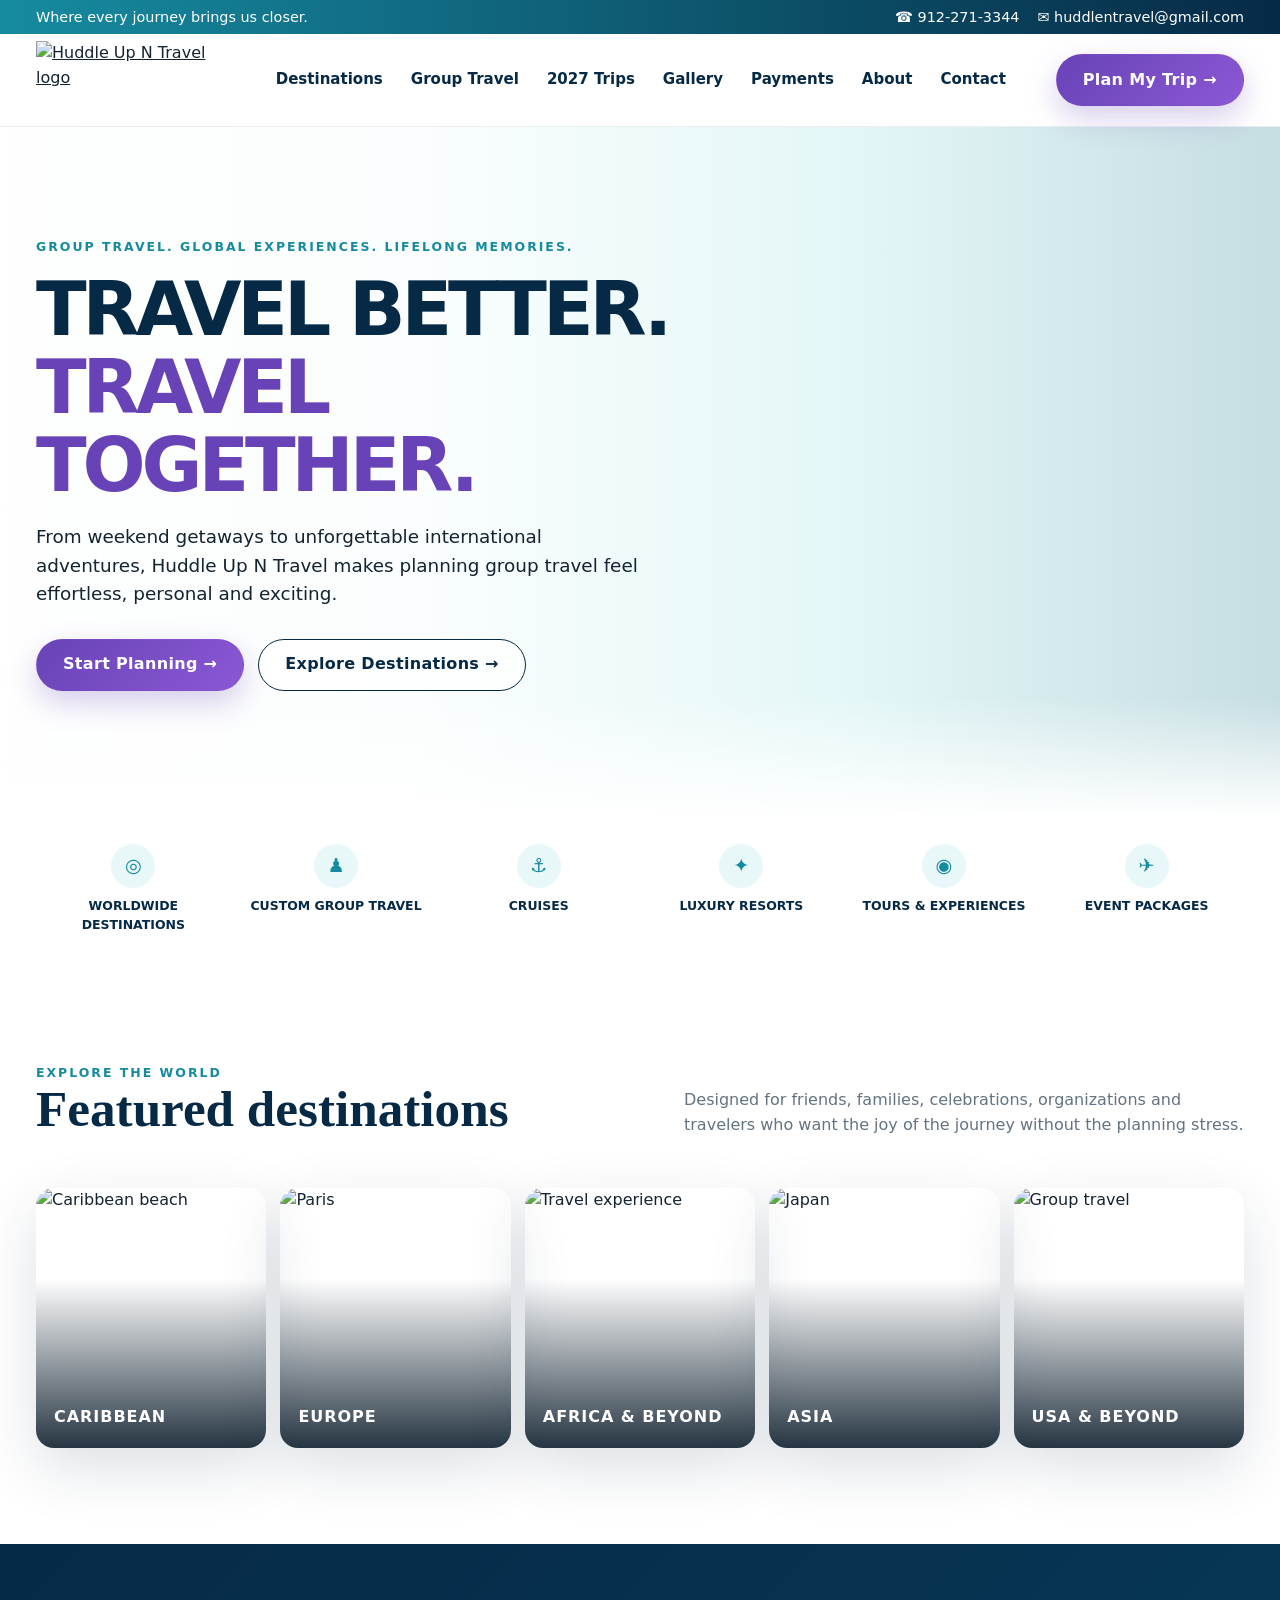
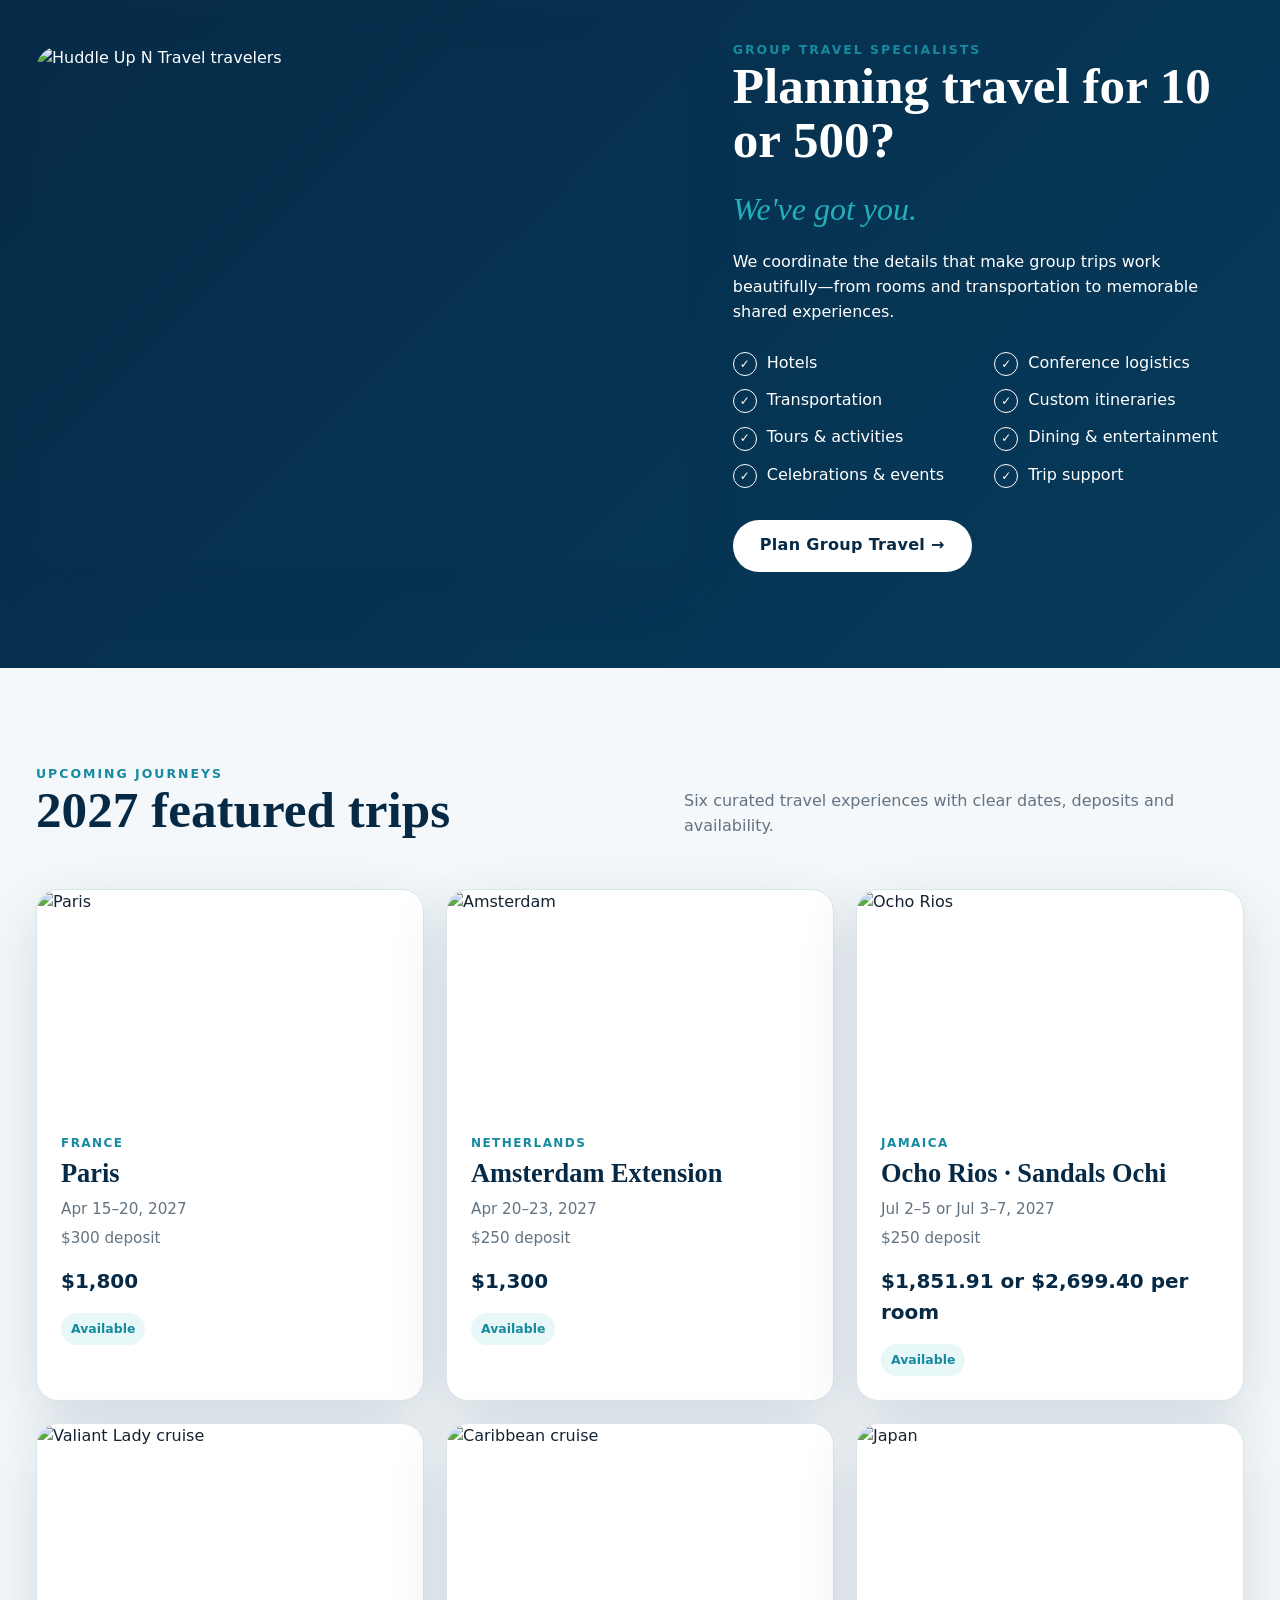
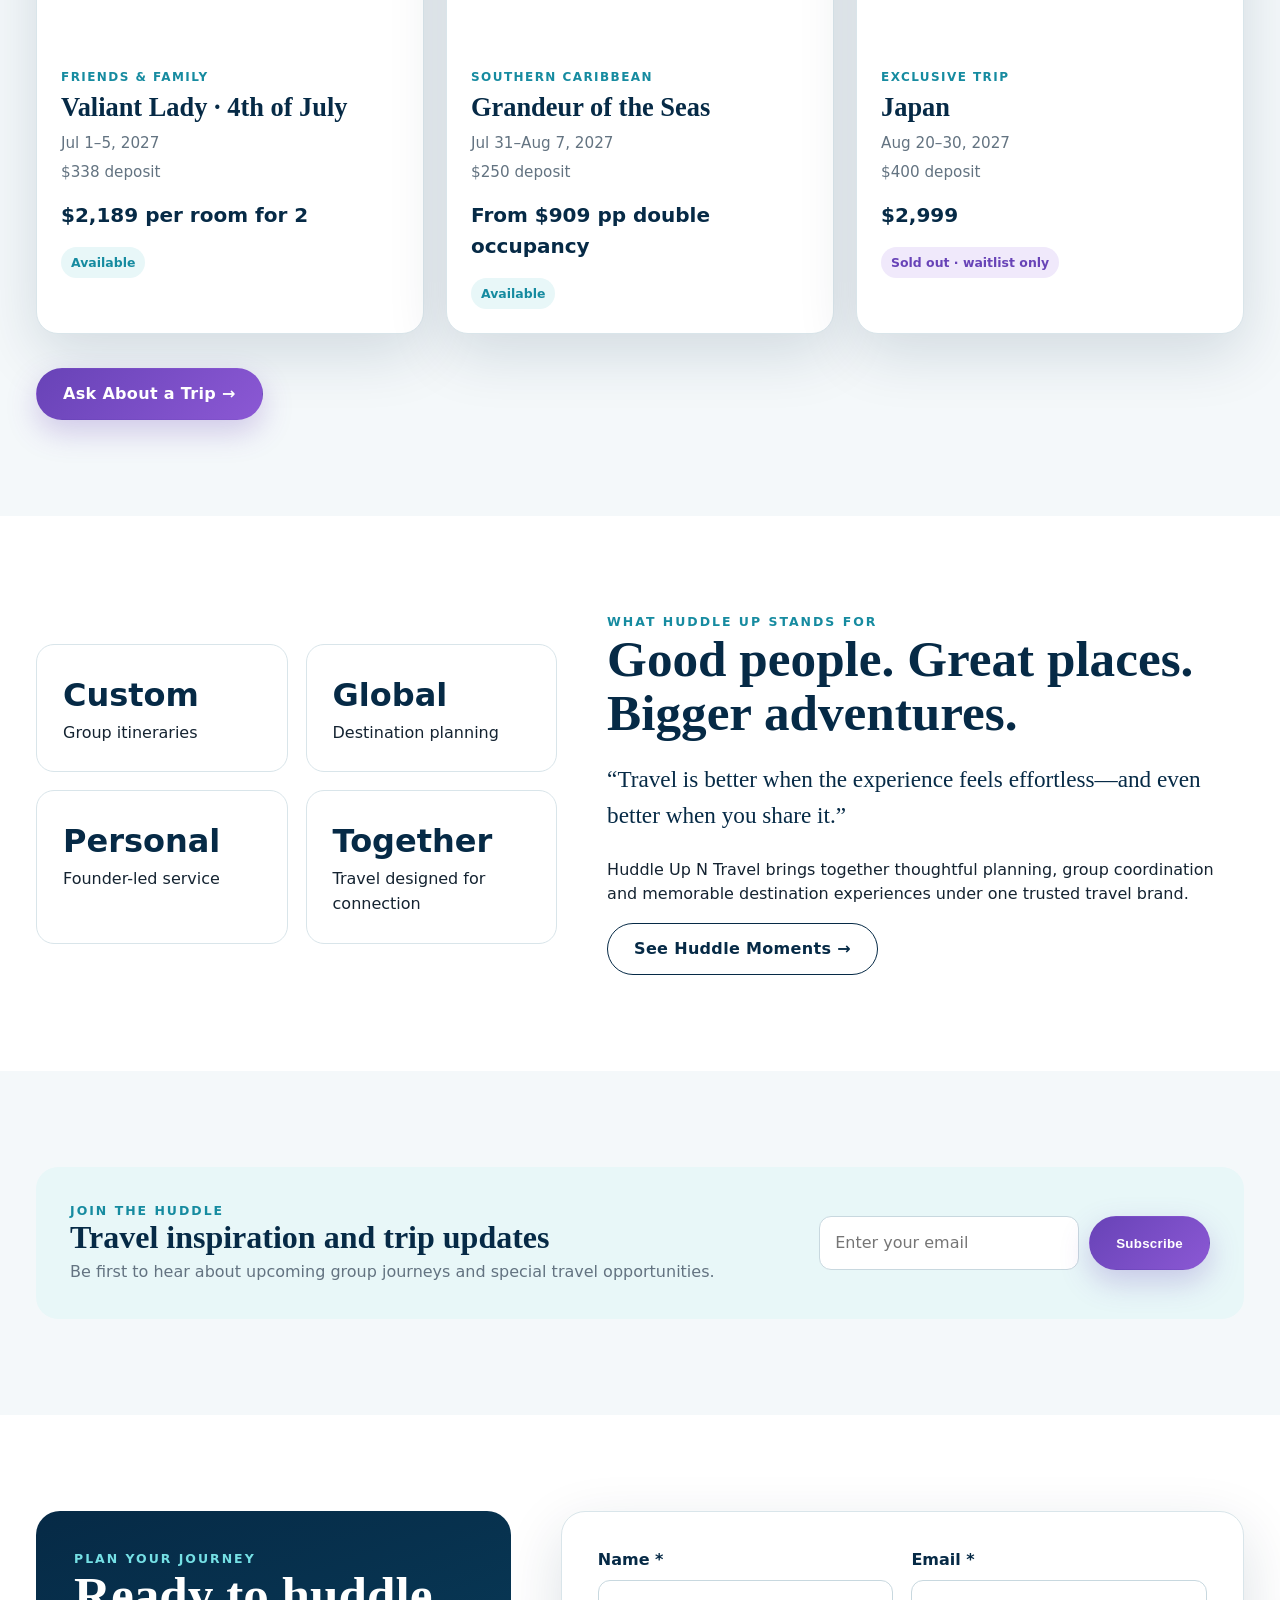
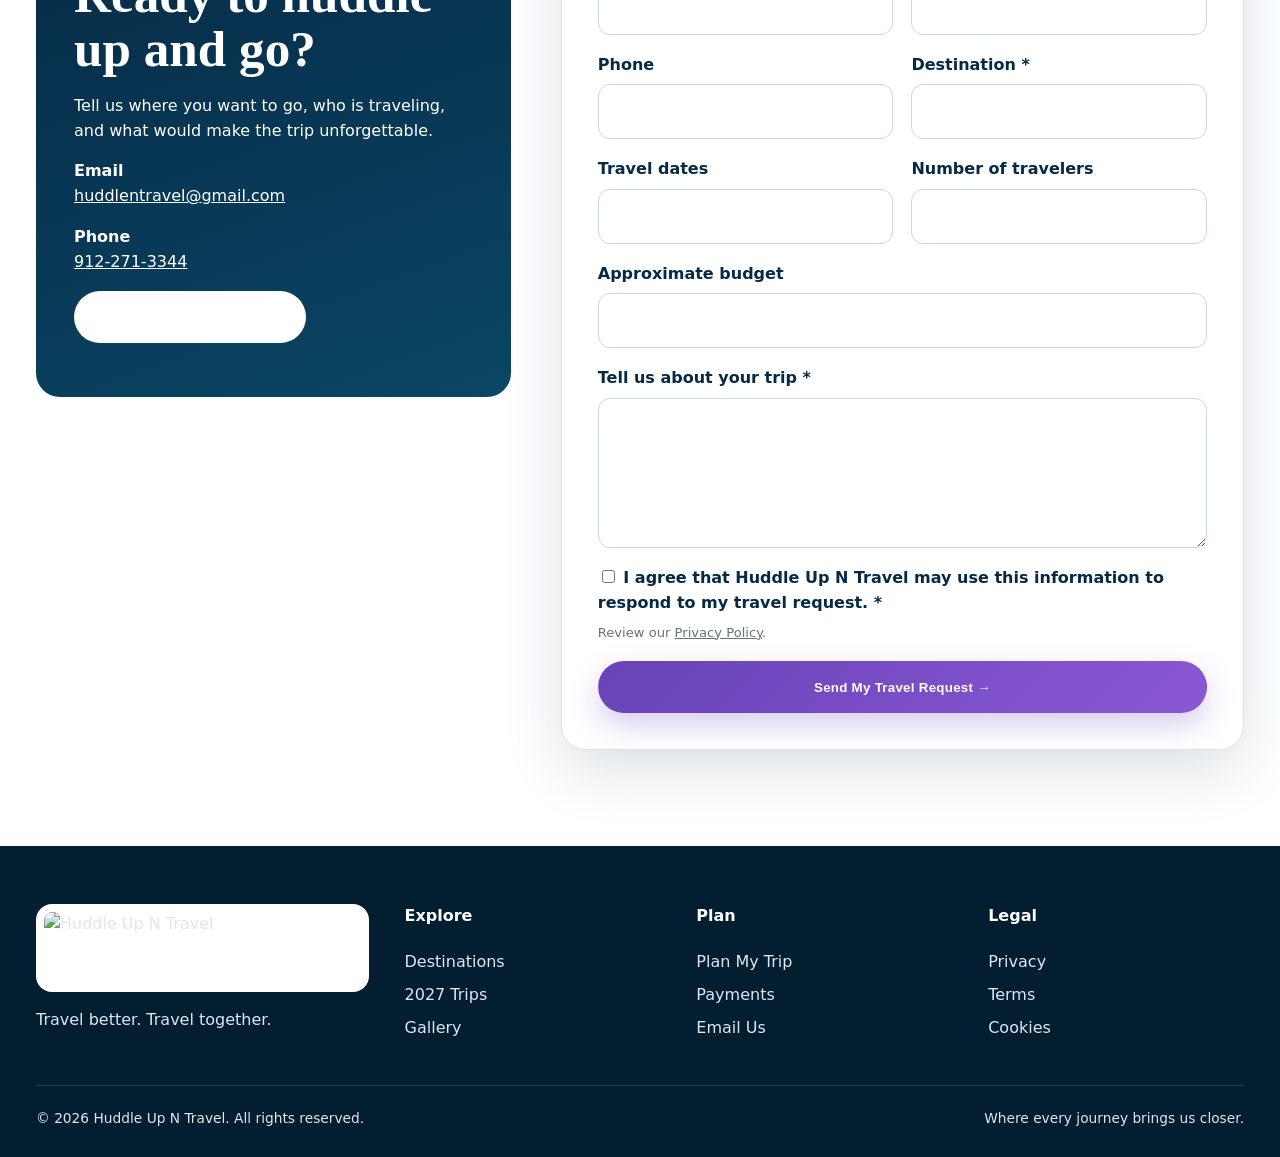
==== index.html @ 807c5d40 "Build mockup-led Huddle Up homepage" ====
<!doctype html>
<html lang="en">
<head>
<meta charset="utf-8">
<meta name="viewport" content="width=device-width,initial-scale=1">
<title>Huddle Up N Travel | Travel Better. Travel Together.</title>
<meta name="description" content="Premium group travel, cruises, celebrations and custom journeys with Huddle Up N Travel.">
<link rel="stylesheet" href="css/site.css">
</head>
<body>
<div class="topbar"><div class="container"><div class="tagline">Where every journey brings us closer.</div><div class="topbar-links"><a href="tel:19122713344">☎ 912-271-3344</a><a href="mailto:huddlentravel@gmail.com">✉ huddlentravel@gmail.com</a></div></div></div>
<header class="site-header"><div class="container nav"><a class="brand" href="#home" aria-label="Huddle Up N Travel home"><img src="https://raw.githubusercontent.com/ascendainow/Huddle-Up-N-Travel/main/images/huddle-up-n-travel-logo.png" alt="Huddle Up N Travel logo"></a><button class="menu-toggle" aria-label="Open navigation" aria-expanded="false">☰</button><nav class="nav-links" aria-label="Primary"><a href="#destinations">Destinations</a><a href="#group-travel">Group Travel</a><a href="#trips">2027 Trips</a><a href="gallery.html">Gallery</a><a href="payments.html">Payments</a><a href="#about">About</a><a href="#contact">Contact</a></nav><a class="btn btn-primary" href="#contact">Plan My Trip →</a></div></header>
<main>
<section class="hero" id="home"><div class="hero-bg" aria-hidden="true"></div><div class="container hero-inner"><div class="hero-copy reveal"><div class="eyebrow">Group travel. Global experiences. Lifelong memories.</div><h1>TRAVEL BETTER.<span>TRAVEL TOGETHER.</span></h1><p>From weekend getaways to unforgettable international adventures, Huddle Up N Travel makes planning group travel feel effortless, personal and exciting.</p><div class="hero-actions"><a class="btn btn-primary" href="#contact">Start Planning →</a><a class="btn btn-outline" href="#destinations">Explore Destinations →</a></div></div><div class="hero-person reveal"><img src="https://raw.githubusercontent.com/ascendainow/Huddle-Up-N-Travel/main/images/nick-hero.png" alt="Huddle Up N Travel founder"><aside class="signature-card"><div class="script">Let's</div><strong>TRAVEL<br>TOGETHER</strong><small>Founder-led group travel experiences</small></aside></div></div></section>
<section class="service-ribbon"><div class="container service-grid"><div class="service-chip"><b>◎</b>Worldwide Destinations</div><div class="service-chip"><b>♟</b>Custom Group Travel</div><div class="service-chip"><b>⚓</b>Cruises</div><div class="service-chip"><b>✦</b>Luxury Resorts</div><div class="service-chip"><b>◉</b>Tours & Experiences</div><div class="service-chip"><b>✈</b>Event Packages</div></div></section>
<section class="section" id="destinations"><div class="container"><div class="section-head reveal"><div><div class="eyebrow">Explore the world</div><h2>Featured destinations</h2></div><p>Designed for friends, families, celebrations, organizations and travelers who want the joy of the journey without the planning stress.</p></div><div class="destinations reveal"><a class="destination-card" href="#trips"><img src="https://raw.githubusercontent.com/ascendainow/Huddle-Up-N-Travel/main/images/Negril.png" alt="Caribbean beach"><span>Caribbean</span></a><a class="destination-card" href="#trips"><img src="https://raw.githubusercontent.com/ascendainow/Huddle-Up-N-Travel/main/images/Paris.png" alt="Paris"><span>Europe</span></a><a class="destination-card" href="gallery.html"><img src="https://raw.githubusercontent.com/ascendainow/Huddle-Up-N-Travel/main/images/IMG_2691.png" alt="Travel experience"><span>Africa & Beyond</span></a><a class="destination-card" href="#trips"><img src="https://raw.githubusercontent.com/ascendainow/Huddle-Up-N-Travel/main/images/Japan.png" alt="Japan"><span>Asia</span></a><a class="destination-card" href="gallery.html"><img src="https://raw.githubusercontent.com/ascendainow/Huddle-Up-N-Travel/main/images/IMG_2708.png" alt="Group travel"><span>USA & Beyond</span></a></div></div></section>
<section class="section section-dark" id="group-travel"><div class="container group-block"><div class="group-photo reveal"><img src="https://raw.githubusercontent.com/ascendainow/Huddle-Up-N-Travel/main/images/nick-wife.png" alt="Huddle Up N Travel travelers"></div><div class="group-copy reveal"><div class="eyebrow">Group travel specialists</div><h2>Planning travel for 10 or 500?</h2><div class="hand">We've got you.</div><p>We coordinate the details that make group trips work beautifully—from rooms and transportation to memorable shared experiences.</p><div class="check-grid"><span>Hotels</span><span>Conference logistics</span><span>Transportation</span><span>Custom itineraries</span><span>Tours & activities</span><span>Dining & entertainment</span><span>Celebrations & events</span><span>Trip support</span></div><a class="btn btn-light" href="#contact">Plan Group Travel →</a></div></div></section>
<section class="section section-soft" id="trips"><div class="container"><div class="section-head reveal"><div><div class="eyebrow">Upcoming journeys</div><h2>2027 featured trips</h2></div><p>Six curated travel experiences with clear dates, deposits and availability.</p></div><div class="trips">
<article class="trip-card reveal"><img src="https://raw.githubusercontent.com/ascendainow/Huddle-Up-N-Travel/main/images/Paris.png" alt="Paris"><div class="trip-body"><div class="trip-kicker">France</div><h3>Paris</h3><div class="trip-meta"><span>Apr 15–20, 2027</span><span>$300 deposit</span></div><div class="trip-price">$1,800</div><span class="status">Available</span></div></article>
<article class="trip-card reveal"><img src="https://raw.githubusercontent.com/ascendainow/Huddle-Up-N-Travel/main/images/Amsterdam.png" alt="Amsterdam"><div class="trip-body"><div class="trip-kicker">Netherlands</div><h3>Amsterdam Extension</h3><div class="trip-meta"><span>Apr 20–23, 2027</span><span>$250 deposit</span></div><div class="trip-price">$1,300</div><span class="status">Available</span></div></article>
<article class="trip-card reveal"><img src="https://raw.githubusercontent.com/ascendainow/Huddle-Up-N-Travel/main/images/Ocho%20Rios.png" alt="Ocho Rios"><div class="trip-body"><div class="trip-kicker">Jamaica</div><h3>Ocho Rios · Sandals Ochi</h3><div class="trip-meta"><span>Jul 2–5 or Jul 3–7, 2027</span><span>$250 deposit</span></div><div class="trip-price">$1,851.91 or $2,699.40 per room</div><span class="status">Available</span></div></article>
<article class="trip-card reveal"><img src="https://raw.githubusercontent.com/ascendainow/Huddle-Up-N-Travel/main/images/Valiant%20Lady.png" alt="Valiant Lady cruise"><div class="trip-body"><div class="trip-kicker">Friends & Family</div><h3>Valiant Lady · 4th of July</h3><div class="trip-meta"><span>Jul 1–5, 2027</span><span>$338 deposit</span></div><div class="trip-price">$2,189 per room for 2</div><span class="status">Available</span></div></article>
<article class="trip-card reveal"><img src="https://raw.githubusercontent.com/ascendainow/Huddle-Up-N-Travel/main/images/Caribbean%20Cruise.png" alt="Caribbean cruise"><div class="trip-body"><div class="trip-kicker">Southern Caribbean</div><h3>Grandeur of the Seas</h3><div class="trip-meta"><span>Jul 31–Aug 7, 2027</span><span>$250 deposit</span></div><div class="trip-price">From $909 pp double occupancy</div><span class="status">Available</span></div></article>
<article class="trip-card reveal"><img src="https://raw.githubusercontent.com/ascendainow/Huddle-Up-N-Travel/main/images/Japan.png" alt="Japan"><div class="trip-body"><div class="trip-kicker">Exclusive trip</div><h3>Japan</h3><div class="trip-meta"><span>Aug 20–30, 2027</span><span>$400 deposit</span></div><div class="trip-price">$2,999</div><span class="status waitlist">Sold out · waitlist only</span></div></article>
</div><div style="margin-top:34px"><a class="btn btn-primary" href="#contact">Ask About a Trip →</a></div></div></section>
<section class="section" id="about"><div class="container proof"><div class="metrics reveal"><div class="metric"><strong>Custom</strong><span>Group itineraries</span></div><div class="metric"><strong>Global</strong><span>Destination planning</span></div><div class="metric"><strong>Personal</strong><span>Founder-led service</span></div><div class="metric"><strong>Together</strong><span>Travel designed for connection</span></div></div><div class="reveal"><div class="eyebrow">What Huddle Up stands for</div><h2>Good people. Great places. Bigger adventures.</h2><p class="quote">“Travel is better when the experience feels effortless—and even better when you share it.”</p><p>Huddle Up N Travel brings together thoughtful planning, group coordination and memorable destination experiences under one trusted travel brand.</p><a class="btn btn-outline" href="gallery.html">See Huddle Moments →</a></div></div></section>
<section class="section section-soft"><div class="container"><div class="newsletter reveal"><div><div class="eyebrow">Join the Huddle</div><h3 style="font-size:2rem;margin-bottom:6px">Travel inspiration and trip updates</h3><p style="margin:0;color:var(--muted)">Be first to hear about upcoming group journeys and special travel opportunities.</p></div><form name="newsletter" method="POST" data-netlify="true" netlify-honeypot="bot-field" action="/thank-you.html"><input type="hidden" name="form-name" value="newsletter"><p hidden><label>Don't fill this out: <input name="bot-field"></label></p><input type="email" name="email" placeholder="Enter your email" required><button class="btn btn-primary" type="submit">Subscribe</button></form></div></div></section>
<section class="section" id="contact"><div class="container contact-wrap"><aside class="contact-card reveal"><div class="eyebrow" style="color:#75e0e5">Plan your journey</div><h2>Ready to huddle up and go?</h2><p>Tell us where you want to go, who is traveling, and what would make the trip unforgettable.</p><p><strong>Email</strong><br><a href="mailto:huddlentravel@gmail.com">huddlentravel@gmail.com</a></p><p><strong>Phone</strong><br><a href="tel:19122713344">912-271-3344</a></p><p><a class="btn btn-light" href="payments.html">Payments Center →</a></p></aside><div class="form-card reveal"><form name="plan-my-trip" method="POST" data-netlify="true" netlify-honeypot="bot-field" action="/thank-you.html"><input type="hidden" name="form-name" value="plan-my-trip"><p hidden><label>Don't fill this out: <input name="bot-field"></label></p><div class="form-grid"><div class="field"><label for="name">Name *</label><input id="name" name="name" required></div><div class="field"><label for="email">Email *</label><input id="email" name="email" type="email" required></div><div class="field"><label for="phone">Phone</label><input id="phone" name="phone" type="tel"></div><div class="field"><label for="destination">Destination *</label><input id="destination" name="destination" required></div><div class="field"><label for="dates">Travel dates</label><input id="dates" name="travel-dates"></div><div class="field"><label for="travelers">Number of travelers</label><input id="travelers" name="travelers" type="number" min="1"></div><div class="field full"><label for="budget">Approximate budget</label><input id="budget" name="budget"></div><div class="field full"><label for="details">Tell us about your trip *</label><textarea id="details" name="trip-details" required></textarea></div><div class="field full"><label><input style="width:auto" type="checkbox" name="privacy-acknowledgement" required> I agree that Huddle Up N Travel may use this information to respond to my travel request. *</label><div class="fine">Review our <a href="privacy.html">Privacy Policy</a>.</div></div><div class="field full"><button class="btn btn-primary" type="submit">Send My Travel Request →</button></div></div></form></div></div></section>
</main>
<footer class="site-footer"><div class="container"><div class="footer-grid"><div class="footer-brand"><img src="https://raw.githubusercontent.com/ascendainow/Huddle-Up-N-Travel/main/images/huddle-up-n-travel-logo.png" alt="Huddle Up N Travel"><p>Travel better. Travel together.</p></div><div><h4>Explore</h4><a href="#destinations">Destinations</a><a href="#trips">2027 Trips</a><a href="gallery.html">Gallery</a></div><div><h4>Plan</h4><a href="#contact">Plan My Trip</a><a href="payments.html">Payments</a><a href="mailto:huddlentravel@gmail.com">Email Us</a></div><div><h4>Legal</h4><a href="privacy.html">Privacy</a><a href="terms.html">Terms</a><a href="cookies.html">Cookies</a></div></div><div class="footer-bottom"><span>© <span data-year></span> Huddle Up N Travel. All rights reserved.</span><span>Where every journey brings us closer.</span></div></div></footer>
<script src="js/site.js"></script>
</body>
</html>
---- css/site.css ----
:root{
  --navy:#062a46;--navy-2:#0a4665;--teal:#168ba0;--teal-2:#23b0bd;--purple:#6843b7;--purple-2:#8b58d4;--white:#fff;--mist:#f4f8fa;--ink:#142331;--muted:#637381;--line:#d9e5ea;--radius:24px;--shadow:0 20px 60px rgba(6,42,70,.14);--max:1240px
}
*{box-sizing:border-box}html{scroll-behavior:smooth}body{margin:0;color:var(--ink);background:#fff;font-family:Inter,ui-sans-serif,system-ui,-apple-system,BlinkMacSystemFont,"Segoe UI",sans-serif;line-height:1.55}img{display:block;max-width:100%}a{color:inherit}.container{width:min(var(--max),calc(100% - 72px));margin:auto}.eyebrow{font-size:.78rem;font-weight:800;letter-spacing:.16em;text-transform:uppercase;color:var(--teal)}h1,h2,h3{font-family:Georgia,"Times New Roman",serif;color:var(--navy);line-height:1.05;margin-top:0}h2{font-size:clamp(2.3rem,4vw,4.6rem);margin-bottom:18px}.btn{display:inline-flex;align-items:center;justify-content:center;gap:10px;min-height:52px;padding:0 26px;border-radius:999px;text-decoration:none;font-weight:800;letter-spacing:.02em;transition:.25s ease;border:1px solid transparent}.btn-primary{background:linear-gradient(135deg,var(--purple),var(--purple-2));color:#fff;box-shadow:0 12px 30px rgba(104,67,183,.26)}.btn-primary:hover{transform:translateY(-2px)}.btn-outline{border-color:var(--navy);color:var(--navy);background:rgba(255,255,255,.78)}.btn-light{background:#fff;color:var(--navy)}
.topbar{background:linear-gradient(90deg,var(--teal),var(--navy));color:#fff;font-size:.9rem}.topbar .container{display:flex;justify-content:space-between;align-items:center;min-height:34px;gap:20px}.topbar-links{display:flex;gap:18px;flex-wrap:wrap}.topbar a{text-decoration:none}.site-header{position:sticky;top:0;z-index:50;background:rgba(255,255,255,.95);backdrop-filter:blur(14px);border-bottom:1px solid rgba(6,42,70,.08)}.nav{min-height:92px;display:grid;grid-template-columns:190px 1fr auto;align-items:center;gap:28px}.brand img{height:78px;width:auto}.nav-links{display:flex;justify-content:center;gap:28px;align-items:center}.nav-links a{text-decoration:none;font-weight:700;color:var(--navy);font-size:.94rem}.menu-toggle{display:none;border:0;background:none;font-size:1.6rem;color:var(--navy)}
.hero{position:relative;overflow:hidden;min-height:690px;background:#dff5f6}.hero-bg{position:absolute;inset:0;background:linear-gradient(90deg,rgba(255,255,255,.98) 0%,rgba(255,255,255,.88) 33%,rgba(255,255,255,.15) 66%,rgba(6,42,70,.12)),url('https://raw.githubusercontent.com/ascendainow/Huddle-Up-N-Travel/main/images/Negril.png') center/cover no-repeat;transform:scale(1.02)}.hero::after{content:"";position:absolute;inset:auto 0 0;height:120px;background:linear-gradient(transparent,#fff)}.hero-inner{position:relative;z-index:2;display:grid;grid-template-columns:1.08fr .92fr;align-items:end;min-height:690px;padding-top:54px}.hero-copy{align-self:center;padding-bottom:70px;max-width:650px}.hero h1{font-family:Inter,ui-sans-serif,system-ui,sans-serif;font-size:clamp(3.4rem,5.8vw,6.8rem);font-weight:900;letter-spacing:-.055em;margin:14px 0 18px}.hero h1 span{display:block;color:var(--purple)}.hero-copy p{font-size:1.15rem;max-width:620px;margin-bottom:30px}.hero-actions{display:flex;gap:14px;flex-wrap:wrap}.hero-person{position:relative;align-self:end;justify-self:end;width:min(560px,100%)}.hero-person>img{width:100%;max-height:630px;object-fit:contain;object-position:center bottom;filter:drop-shadow(0 18px 36px rgba(0,0,0,.18))}.signature-card{position:absolute;right:-24px;bottom:74px;width:245px;background:linear-gradient(160deg,var(--navy-2),var(--navy));color:#fff;padding:28px;border-radius:22px;box-shadow:var(--shadow)}.signature-card .script{color:var(--teal-2);font-family:Georgia,serif;font-style:italic;font-size:1.6rem}.signature-card strong{display:block;font-size:1.7rem;line-height:1.05;margin:4px 0 12px}.signature-card small{opacity:.85}.service-ribbon{position:relative;z-index:5;margin-top:-1px;background:#fff}.service-grid{display:grid;grid-template-columns:repeat(6,1fr);gap:8px;padding:28px 0 32px}.service-chip{text-align:center;color:var(--navy);font-size:.78rem;font-weight:800;text-transform:uppercase}.service-chip b{display:grid;place-items:center;margin:0 auto 8px;width:44px;height:44px;border-radius:50%;background:#e8f7f8;color:var(--teal);font-size:1.2rem}
.section{padding:96px 0}.section-soft{background:var(--mist)}.section-dark{background:linear-gradient(135deg,var(--navy),#073b5c);color:#fff}.section-dark h2,.section-dark h3{color:#fff}.section-head{display:flex;justify-content:space-between;gap:28px;align-items:end;margin-bottom:34px}.section-head p{max-width:560px;color:var(--muted)}.destinations{display:grid;grid-template-columns:repeat(5,1fr);gap:14px}.destination-card{position:relative;min-height:260px;border-radius:18px;overflow:hidden;box-shadow:var(--shadow);text-decoration:none}.destination-card img{width:100%;height:100%;object-fit:cover;transition:.5s ease}.destination-card::after{content:"";position:absolute;inset:35% 0 0;background:linear-gradient(transparent,rgba(2,20,35,.86))}.destination-card span{position:absolute;z-index:2;bottom:18px;left:18px;color:#fff;font-weight:900;letter-spacing:.06em;text-transform:uppercase}.destination-card:hover img{transform:scale(1.05)}
.group-block{display:grid;grid-template-columns:1.12fr .88fr;gap:46px;align-items:center}.group-photo{min-height:520px;border-radius:var(--radius);overflow:hidden;box-shadow:var(--shadow)}.group-photo img{width:100%;height:100%;object-fit:cover}.group-copy .hand{font-family:Georgia,serif;font-style:italic;color:var(--teal-2);font-size:2rem}.check-grid{display:grid;grid-template-columns:1fr 1fr;gap:12px;margin:26px 0 32px}.check-grid span::before{content:"✓";display:inline-grid;place-items:center;width:22px;height:22px;border:1px solid currentColor;border-radius:50%;margin-right:10px;font-size:.75rem}
.trips{display:grid;grid-template-columns:repeat(3,1fr);gap:22px}.trip-card{background:#fff;border-radius:22px;overflow:hidden;box-shadow:var(--shadow);border:1px solid var(--line)}.trip-card img{width:100%;height:220px;object-fit:cover}.trip-body{padding:24px}.trip-kicker{color:var(--teal);font-size:.75rem;font-weight:900;letter-spacing:.12em;text-transform:uppercase}.trip-card h3{font-size:1.65rem;margin:8px 0 10px}.trip-meta{display:grid;gap:5px;color:var(--muted);font-size:.95rem}.trip-price{font-weight:900;color:var(--navy);font-size:1.25rem;margin:16px 0}.status{display:inline-flex;padding:6px 10px;border-radius:999px;background:#e8f7f8;color:var(--teal);font-weight:800;font-size:.78rem}.status.waitlist{background:#f0e9fb;color:var(--purple)}
.gallery-grid{display:grid;grid-template-columns:1.2fr .8fr .8fr;grid-auto-rows:220px;gap:14px}.gallery-grid a{overflow:hidden;border-radius:18px;position:relative}.gallery-grid a:first-child{grid-row:span 2}.gallery-grid a:nth-child(4){grid-column:span 2}.gallery-grid img{width:100%;height:100%;object-fit:cover;transition:.45s ease}.gallery-grid a:hover img{transform:scale(1.05)}
.proof{display:grid;grid-template-columns:.9fr 1.1fr;gap:50px;align-items:center}.metrics{display:grid;grid-template-columns:repeat(2,1fr);gap:18px}.metric{background:#fff;border:1px solid var(--line);padding:26px;border-radius:18px}.metric strong{display:block;color:var(--navy);font-size:2rem}.quote{font-family:Georgia,serif;font-size:1.45rem;color:var(--navy)}
.contact-wrap{display:grid;grid-template-columns:.82fr 1.18fr;gap:50px;align-items:start}.contact-card{background:linear-gradient(160deg,var(--navy),var(--navy-2));color:#fff;padding:38px;border-radius:24px;position:sticky;top:130px}.contact-card h2{color:#fff}.contact-card a{color:#fff}.form-card{background:#fff;border:1px solid var(--line);box-shadow:var(--shadow);padding:36px;border-radius:24px}.form-grid{display:grid;grid-template-columns:1fr 1fr;gap:18px}.field{display:grid;gap:7px}.field.full{grid-column:1/-1}label{font-weight:800;color:var(--navy)}input,select,textarea{width:100%;padding:14px 15px;border:1px solid #c8d8df;border-radius:12px;font:inherit;background:#fff}textarea{min-height:150px;resize:vertical}.fine{font-size:.82rem;color:var(--muted)}
.newsletter{display:grid;grid-template-columns:1fr auto;gap:24px;align-items:center;background:#e8f7f8;border-radius:22px;padding:34px}.newsletter form{display:flex;gap:10px;min-width:min(460px,100%)}.newsletter input{min-width:260px}
.site-footer{background:#031d31;color:#dce8ee;padding:58px 0 28px}.footer-grid{display:grid;grid-template-columns:1.3fr repeat(3,1fr);gap:36px}.footer-brand img{height:88px;background:#fff;border-radius:16px;padding:8px}.site-footer h4{color:#fff;margin-top:0}.site-footer a{text-decoration:none;color:#dce8ee;display:block;margin:8px 0}.footer-bottom{border-top:1px solid rgba(255,255,255,.14);margin-top:36px;padding-top:22px;display:flex;justify-content:space-between;gap:20px;font-size:.86rem}
.reveal{opacity:0;transform:translateY(24px);transition:.7s ease}.reveal.visible{opacity:1;transform:none}
@media(max-width:1050px){.nav{grid-template-columns:150px 1fr auto}.nav-links{gap:16px}.destinations{grid-template-columns:repeat(3,1fr)}.trips{grid-template-columns:repeat(2,1fr)}.signature-card{right:0}.service-grid{grid-template-columns:repeat(3,1fr)}.gallery-grid{grid-template-columns:1fr 1fr}.gallery-grid a:nth-child(4){grid-column:auto}}
@media(max-width:820px){.container{width:min(100% - 34px,var(--max))}.topbar .container{justify-content:center}.topbar .tagline{display:none}.nav{grid-template-columns:1fr auto;min-height:78px}.brand img{height:64px}.menu-toggle{display:block}.nav-links{position:absolute;left:0;right:0;top:78px;background:#fff;padding:22px;display:none;flex-direction:column;box-shadow:var(--shadow)}.nav-links.open{display:flex}.nav>.btn{display:none}.hero,.hero-inner{min-height:auto}.hero-inner{grid-template-columns:1fr;padding-top:48px}.hero-copy{padding-bottom:18px}.hero-person{justify-self:center;max-width:520px}.signature-card{bottom:28px;right:0}.service-grid{grid-template-columns:repeat(2,1fr)}.destinations,.trips{grid-template-columns:1fr 1fr}.group-block,.proof,.contact-wrap{grid-template-columns:1fr}.contact-card{position:static}.newsletter{grid-template-columns:1fr}.newsletter form{min-width:0}.footer-grid{grid-template-columns:1fr 1fr}}
@media(max-width:560px){.section{padding:72px 0}.hero h1{font-size:3.25rem}.signature-card{position:relative;right:auto;bottom:auto;margin:-12px auto 24px;width:88%}.destinations,.trips,.gallery-grid,.metrics,.form-grid{grid-template-columns:1fr}.gallery-grid a:first-child{grid-row:auto}.destination-card{min-height:300px}.check-grid{grid-template-columns:1fr}.newsletter form{flex-direction:column}.newsletter input{min-width:0}.footer-grid{grid-template-columns:1fr}.footer-bottom{flex-direction:column}.topbar-links{justify-content:center;font-size:.8rem}}
@media(prefers-reduced-motion:reduce){*{scroll-behavior:auto!important;transition:none!important;animation:none!important}.reveal{opacity:1;transform:none}}
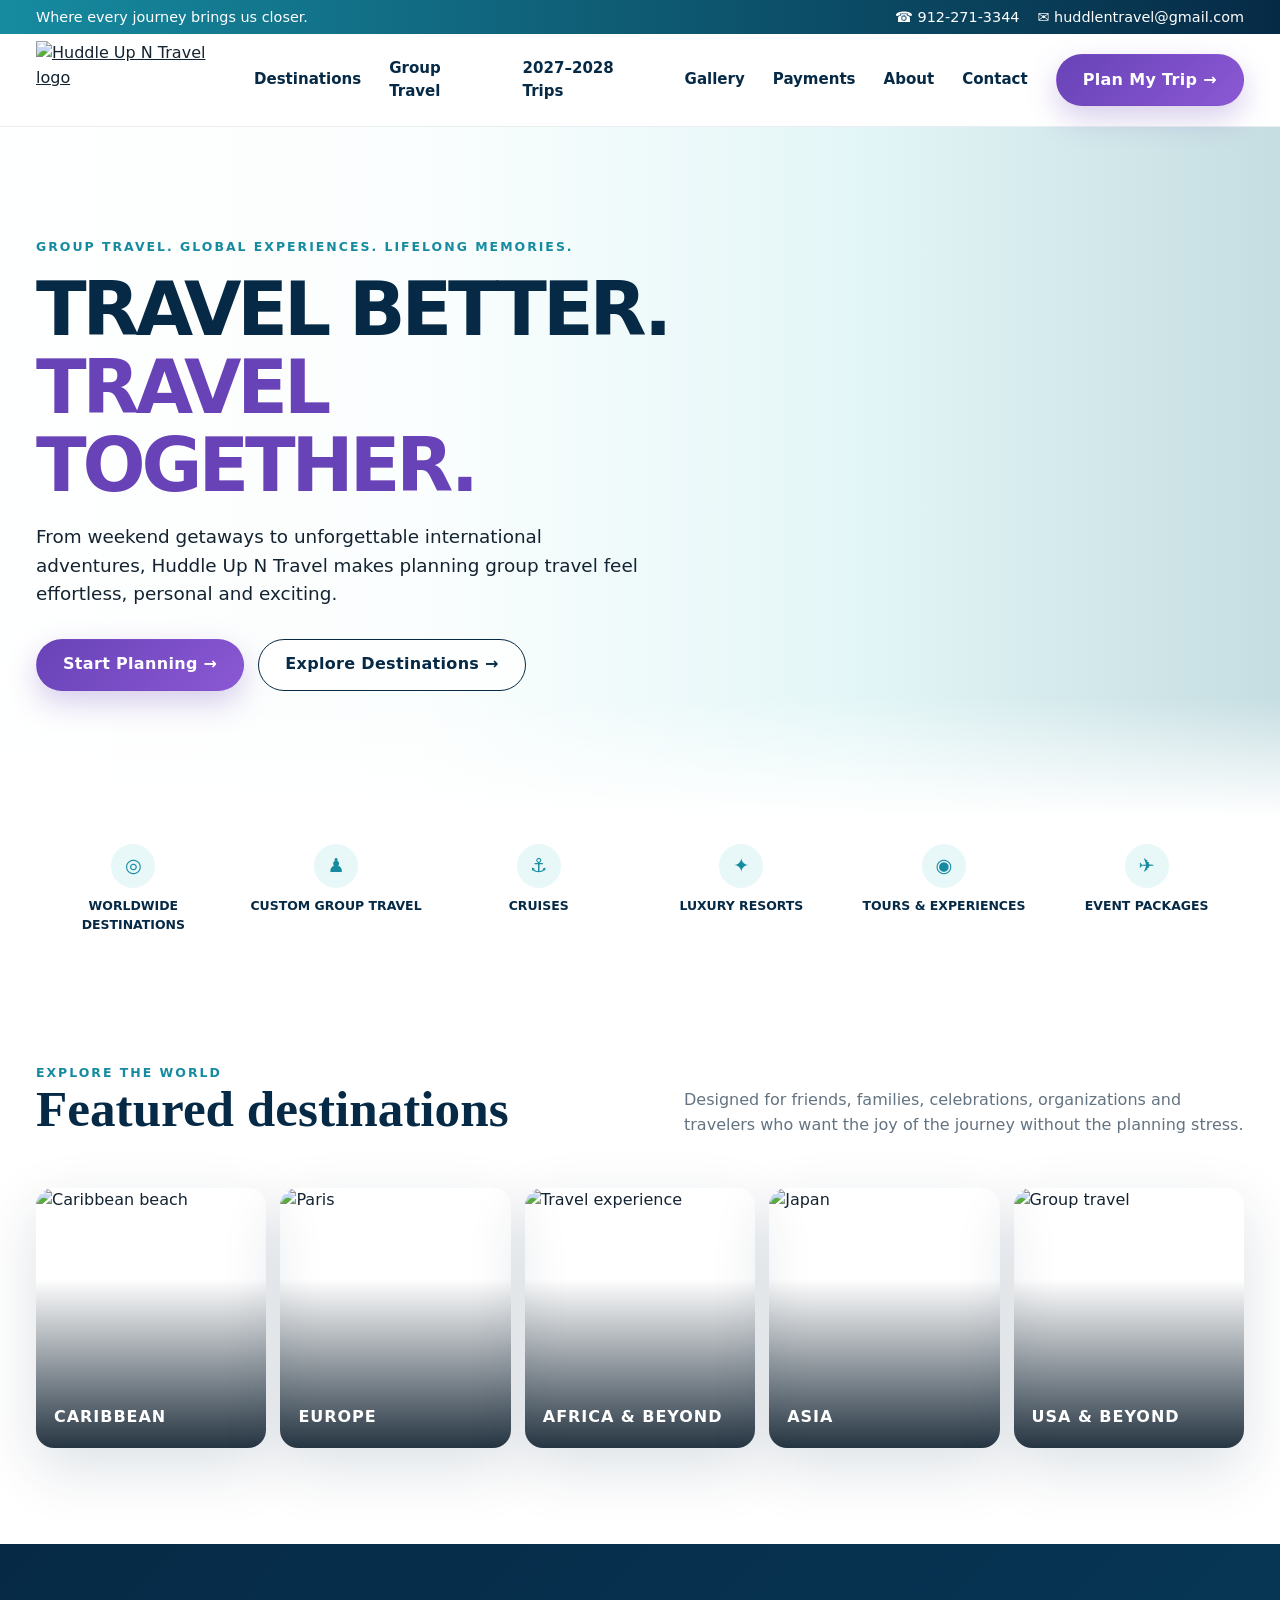
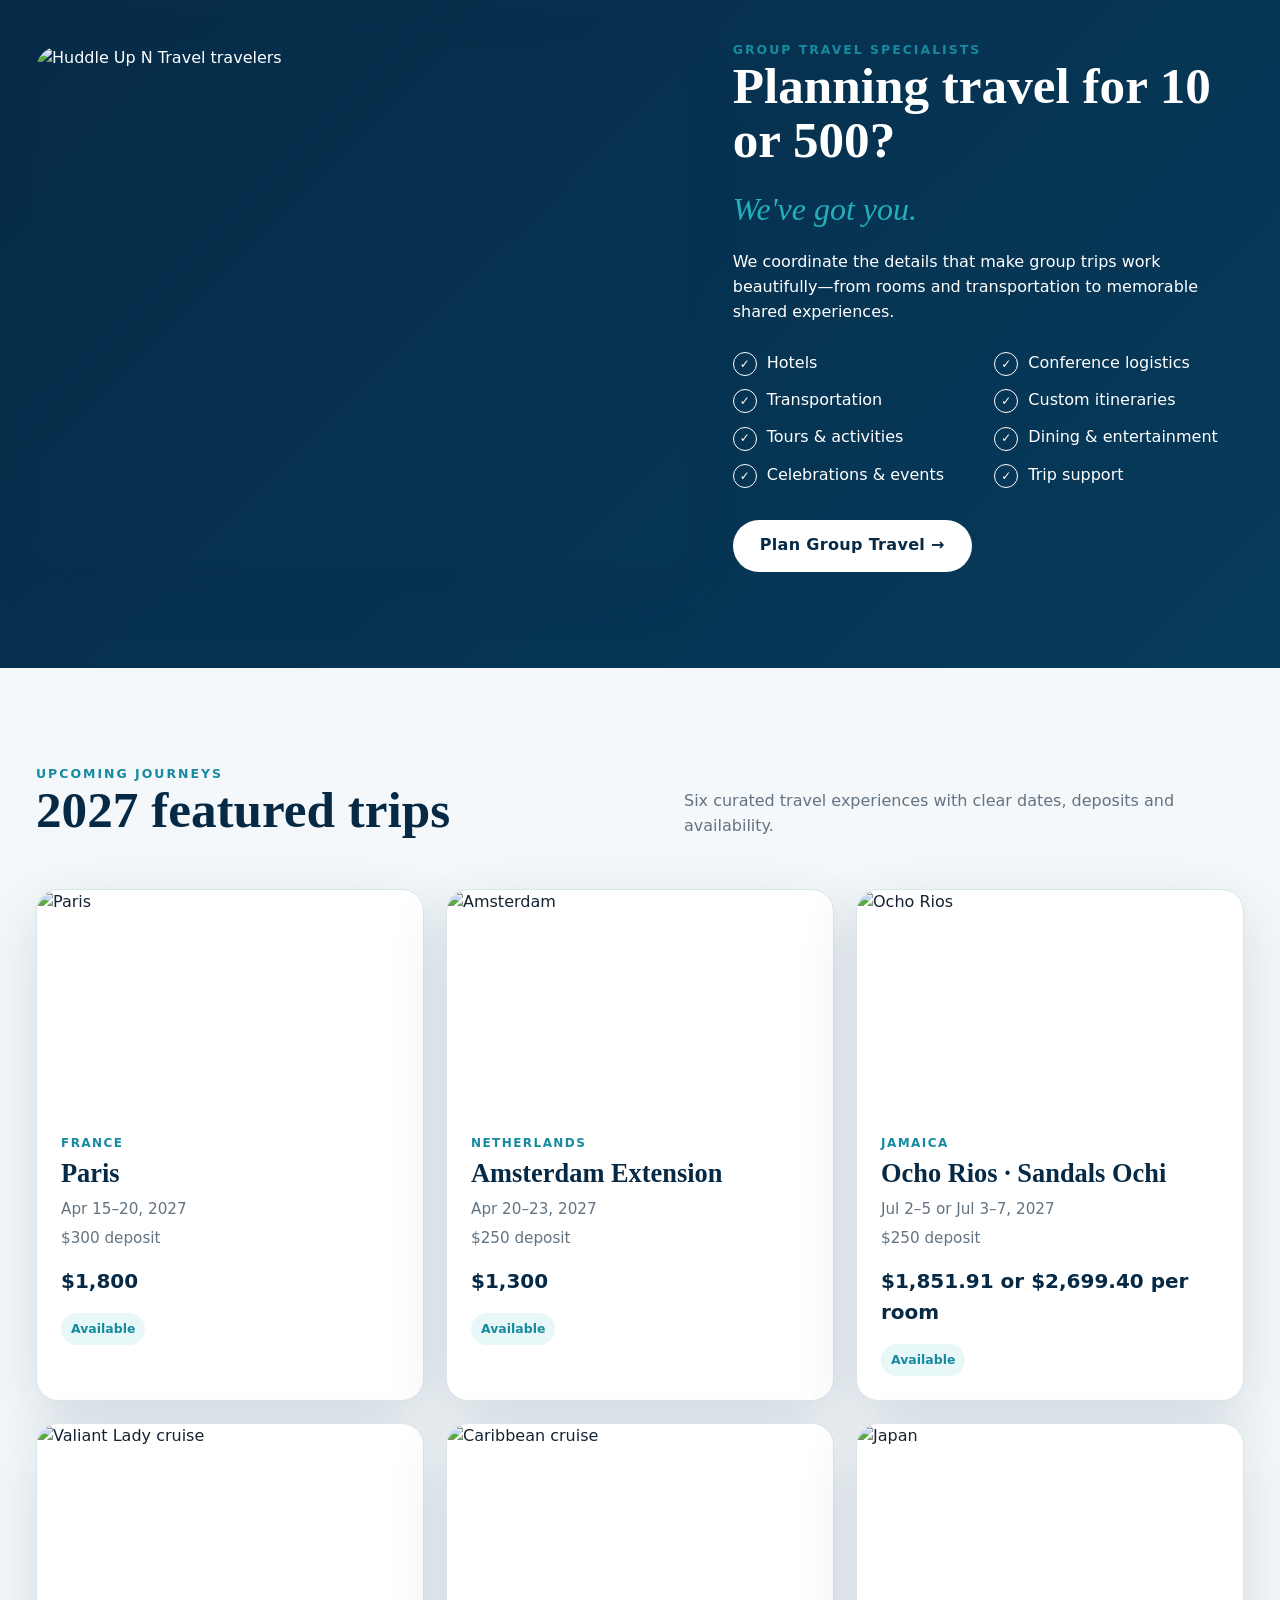
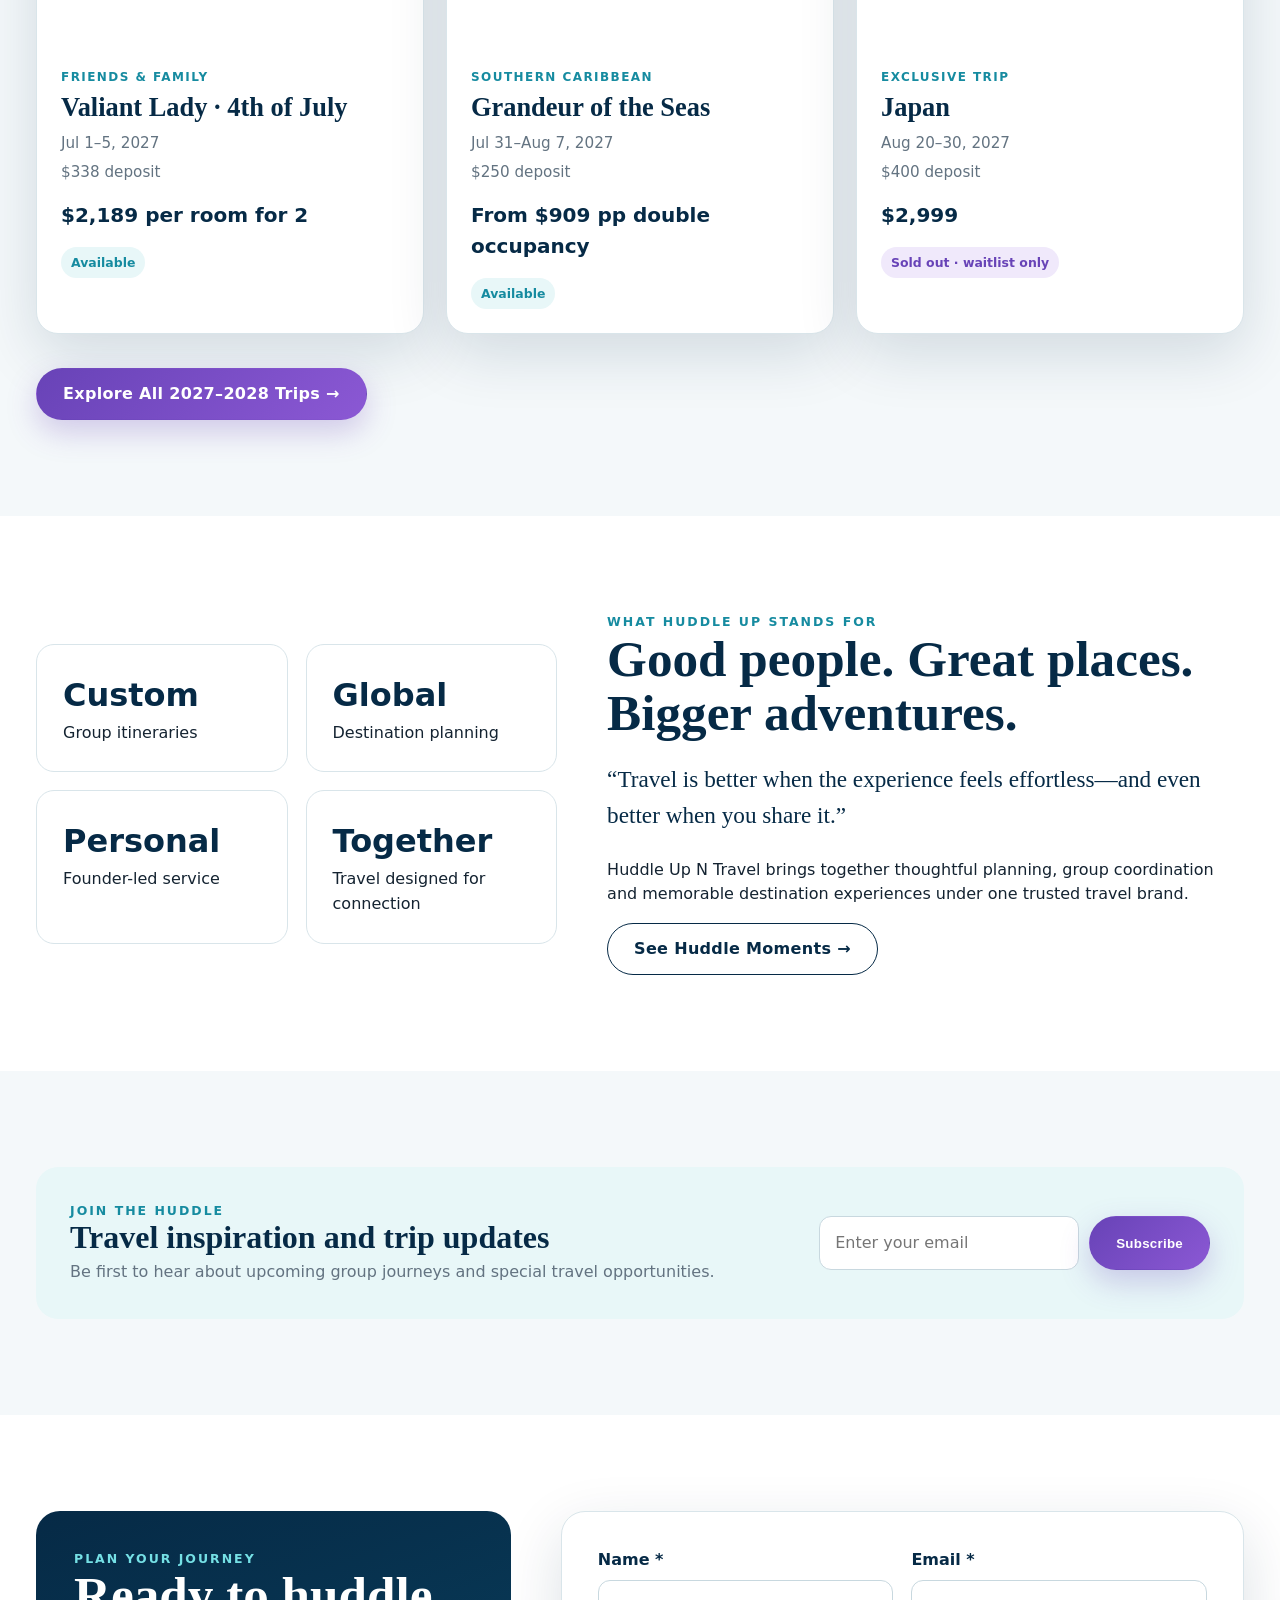
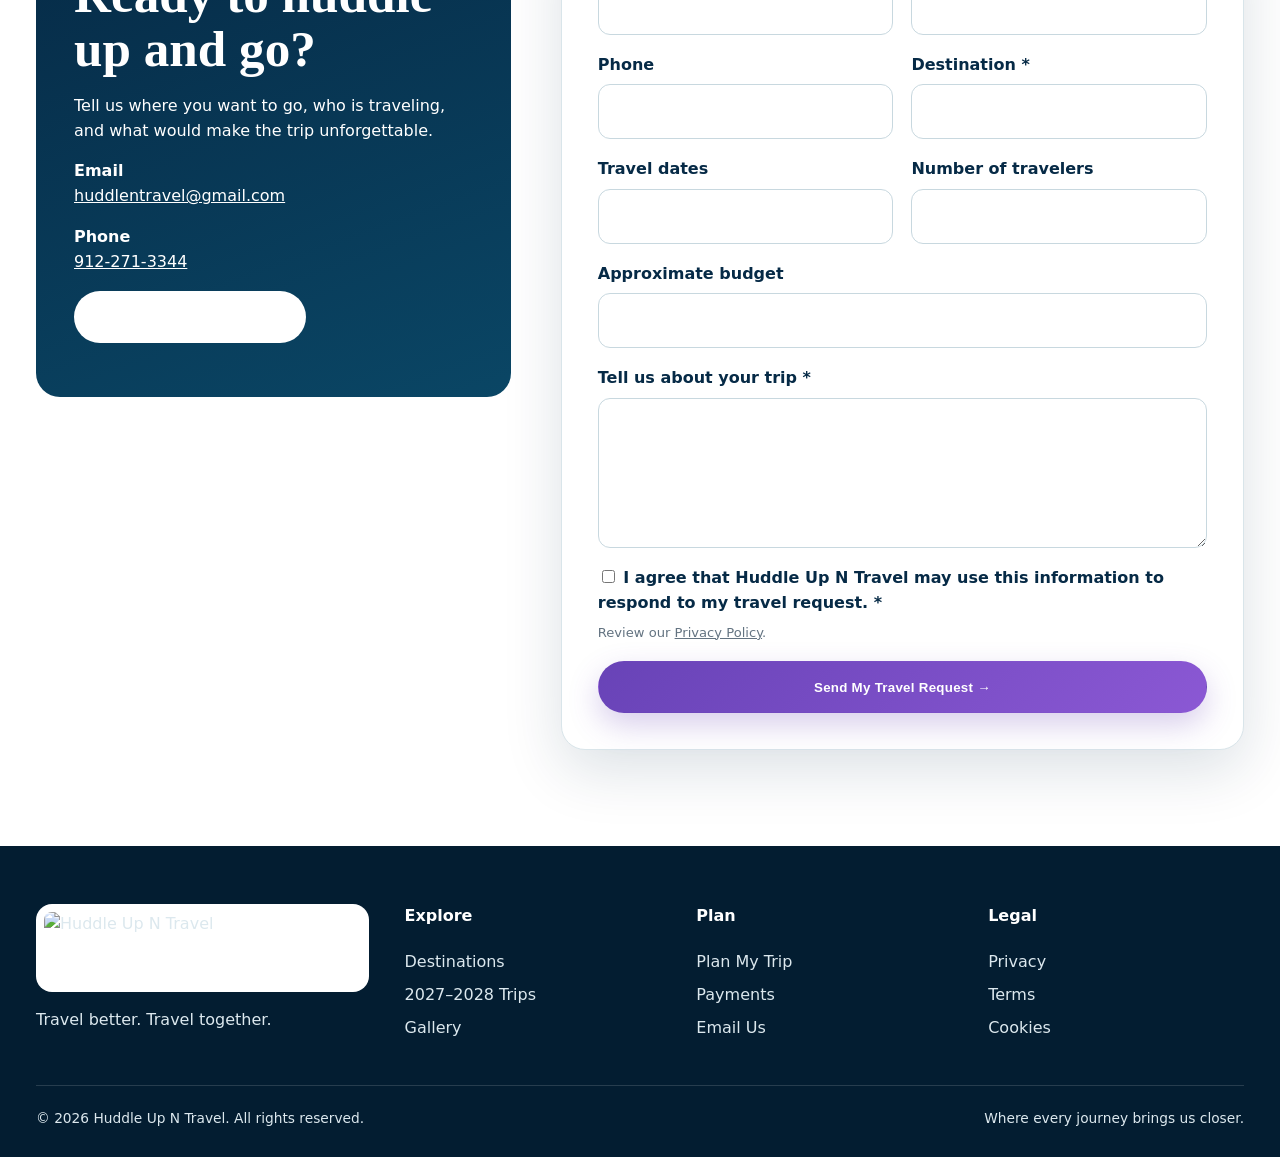
==== commit 0886b39f: "Link homepage to expanded 2027–2028 group trips catalog" ====
--- a/index.html
+++ b/index.html
@@ -9,7 +9,7 @@
 </head>
 <body>
 <div class="topbar"><div class="container"><div class="tagline">Where every journey brings us closer.</div><div class="topbar-links"><a href="tel:19122713344">☎ 912-271-3344</a><a href="mailto:huddlentravel@gmail.com">✉ huddlentravel@gmail.com</a></div></div></div>
-<header class="site-header"><div class="container nav"><a class="brand" href="#home" aria-label="Huddle Up N Travel home"><img src="https://raw.githubusercontent.com/ascendainow/Huddle-Up-N-Travel/main/images/huddle-up-n-travel-logo.png" alt="Huddle Up N Travel logo"></a><button class="menu-toggle" aria-label="Open navigation" aria-expanded="false">☰</button><nav class="nav-links" aria-label="Primary"><a href="#destinations">Destinations</a><a href="#group-travel">Group Travel</a><a href="#trips">2027 Trips</a><a href="gallery.html">Gallery</a><a href="payments.html">Payments</a><a href="#about">About</a><a href="#contact">Contact</a></nav><a class="btn btn-primary" href="#contact">Plan My Trip →</a></div></header>
+<header class="site-header"><div class="container nav"><a class="brand" href="#home" aria-label="Huddle Up N Travel home"><img src="https://raw.githubusercontent.com/ascendainow/Huddle-Up-N-Travel/main/images/huddle-up-n-travel-logo.png" alt="Huddle Up N Travel logo"></a><button class="menu-toggle" aria-label="Open navigation" aria-expanded="false">☰</button><nav class="nav-links" aria-label="Primary"><a href="#destinations">Destinations</a><a href="#group-travel">Group Travel</a><a href="trips.html">2027–2028 Trips</a><a href="gallery.html">Gallery</a><a href="payments.html">Payments</a><a href="#about">About</a><a href="#contact">Contact</a></nav><a class="btn btn-primary" href="#contact">Plan My Trip →</a></div></header>
 <main>
 <section class="hero" id="home"><div class="hero-bg" aria-hidden="true"></div><div class="container hero-inner"><div class="hero-copy reveal"><div class="eyebrow">Group travel. Global experiences. Lifelong memories.</div><h1>TRAVEL BETTER.<span>TRAVEL TOGETHER.</span></h1><p>From weekend getaways to unforgettable international adventures, Huddle Up N Travel makes planning group travel feel effortless, personal and exciting.</p><div class="hero-actions"><a class="btn btn-primary" href="#contact">Start Planning →</a><a class="btn btn-outline" href="#destinations">Explore Destinations →</a></div></div><div class="hero-person reveal"><img src="https://raw.githubusercontent.com/ascendainow/Huddle-Up-N-Travel/main/images/nick-hero.png" alt="Huddle Up N Travel founder"><aside class="signature-card"><div class="script">Let's</div><strong>TRAVEL<br>TOGETHER</strong><small>Founder-led group travel experiences</small></aside></div></div></section>
 <section class="service-ribbon"><div class="container service-grid"><div class="service-chip"><b>◎</b>Worldwide Destinations</div><div class="service-chip"><b>♟</b>Custom Group Travel</div><div class="service-chip"><b>⚓</b>Cruises</div><div class="service-chip"><b>✦</b>Luxury Resorts</div><div class="service-chip"><b>◉</b>Tours & Experiences</div><div class="service-chip"><b>✈</b>Event Packages</div></div></section>
@@ -22,12 +22,12 @@
 <article class="trip-card reveal"><img src="https://raw.githubusercontent.com/ascendainow/Huddle-Up-N-Travel/main/images/Valiant%20Lady.png" alt="Valiant Lady cruise"><div class="trip-body"><div class="trip-kicker">Friends & Family</div><h3>Valiant Lady · 4th of July</h3><div class="trip-meta"><span>Jul 1–5, 2027</span><span>$338 deposit</span></div><div class="trip-price">$2,189 per room for 2</div><span class="status">Available</span></div></article>
 <article class="trip-card reveal"><img src="https://raw.githubusercontent.com/ascendainow/Huddle-Up-N-Travel/main/images/Caribbean%20Cruise.png" alt="Caribbean cruise"><div class="trip-body"><div class="trip-kicker">Southern Caribbean</div><h3>Grandeur of the Seas</h3><div class="trip-meta"><span>Jul 31–Aug 7, 2027</span><span>$250 deposit</span></div><div class="trip-price">From $909 pp double occupancy</div><span class="status">Available</span></div></article>
 <article class="trip-card reveal"><img src="https://raw.githubusercontent.com/ascendainow/Huddle-Up-N-Travel/main/images/Japan.png" alt="Japan"><div class="trip-body"><div class="trip-kicker">Exclusive trip</div><h3>Japan</h3><div class="trip-meta"><span>Aug 20–30, 2027</span><span>$400 deposit</span></div><div class="trip-price">$2,999</div><span class="status waitlist">Sold out · waitlist only</span></div></article>
-</div><div style="margin-top:34px"><a class="btn btn-primary" href="#contact">Ask About a Trip →</a></div></div></section>
+</div><div style="margin-top:34px"><a class="btn btn-primary" href="trips.html">Explore All 2027–2028 Trips →</a></div></div></section>
 <section class="section" id="about"><div class="container proof"><div class="metrics reveal"><div class="metric"><strong>Custom</strong><span>Group itineraries</span></div><div class="metric"><strong>Global</strong><span>Destination planning</span></div><div class="metric"><strong>Personal</strong><span>Founder-led service</span></div><div class="metric"><strong>Together</strong><span>Travel designed for connection</span></div></div><div class="reveal"><div class="eyebrow">What Huddle Up stands for</div><h2>Good people. Great places. Bigger adventures.</h2><p class="quote">“Travel is better when the experience feels effortless—and even better when you share it.”</p><p>Huddle Up N Travel brings together thoughtful planning, group coordination and memorable destination experiences under one trusted travel brand.</p><a class="btn btn-outline" href="gallery.html">See Huddle Moments →</a></div></div></section>
 <section class="section section-soft"><div class="container"><div class="newsletter reveal"><div><div class="eyebrow">Join the Huddle</div><h3 style="font-size:2rem;margin-bottom:6px">Travel inspiration and trip updates</h3><p style="margin:0;color:var(--muted)">Be first to hear about upcoming group journeys and special travel opportunities.</p></div><form name="newsletter" method="POST" data-netlify="true" netlify-honeypot="bot-field" action="/thank-you.html"><input type="hidden" name="form-name" value="newsletter"><p hidden><label>Don't fill this out: <input name="bot-field"></label></p><input type="email" name="email" placeholder="Enter your email" required><button class="btn btn-primary" type="submit">Subscribe</button></form></div></div></section>
 <section class="section" id="contact"><div class="container contact-wrap"><aside class="contact-card reveal"><div class="eyebrow" style="color:#75e0e5">Plan your journey</div><h2>Ready to huddle up and go?</h2><p>Tell us where you want to go, who is traveling, and what would make the trip unforgettable.</p><p><strong>Email</strong><br><a href="mailto:huddlentravel@gmail.com">huddlentravel@gmail.com</a></p><p><strong>Phone</strong><br><a href="tel:19122713344">912-271-3344</a></p><p><a class="btn btn-light" href="payments.html">Payments Center →</a></p></aside><div class="form-card reveal"><form name="plan-my-trip" method="POST" data-netlify="true" netlify-honeypot="bot-field" action="/thank-you.html"><input type="hidden" name="form-name" value="plan-my-trip"><p hidden><label>Don't fill this out: <input name="bot-field"></label></p><div class="form-grid"><div class="field"><label for="name">Name *</label><input id="name" name="name" required></div><div class="field"><label for="email">Email *</label><input id="email" name="email" type="email" required></div><div class="field"><label for="phone">Phone</label><input id="phone" name="phone" type="tel"></div><div class="field"><label for="destination">Destination *</label><input id="destination" name="destination" required></div><div class="field"><label for="dates">Travel dates</label><input id="dates" name="travel-dates"></div><div class="field"><label for="travelers">Number of travelers</label><input id="travelers" name="travelers" type="number" min="1"></div><div class="field full"><label for="budget">Approximate budget</label><input id="budget" name="budget"></div><div class="field full"><label for="details">Tell us about your trip *</label><textarea id="details" name="trip-details" required></textarea></div><div class="field full"><label><input style="width:auto" type="checkbox" name="privacy-acknowledgement" required> I agree that Huddle Up N Travel may use this information to respond to my travel request. *</label><div class="fine">Review our <a href="privacy.html">Privacy Policy</a>.</div></div><div class="field full"><button class="btn btn-primary" type="submit">Send My Travel Request →</button></div></div></form></div></div></section>
 </main>
-<footer class="site-footer"><div class="container"><div class="footer-grid"><div class="footer-brand"><img src="https://raw.githubusercontent.com/ascendainow/Huddle-Up-N-Travel/main/images/huddle-up-n-travel-logo.png" alt="Huddle Up N Travel"><p>Travel better. Travel together.</p></div><div><h4>Explore</h4><a href="#destinations">Destinations</a><a href="#trips">2027 Trips</a><a href="gallery.html">Gallery</a></div><div><h4>Plan</h4><a href="#contact">Plan My Trip</a><a href="payments.html">Payments</a><a href="mailto:huddlentravel@gmail.com">Email Us</a></div><div><h4>Legal</h4><a href="privacy.html">Privacy</a><a href="terms.html">Terms</a><a href="cookies.html">Cookies</a></div></div><div class="footer-bottom"><span>© <span data-year></span> Huddle Up N Travel. All rights reserved.</span><span>Where every journey brings us closer.</span></div></div></footer>
+<footer class="site-footer"><div class="container"><div class="footer-grid"><div class="footer-brand"><img src="https://raw.githubusercontent.com/ascendainow/Huddle-Up-N-Travel/main/images/huddle-up-n-travel-logo.png" alt="Huddle Up N Travel"><p>Travel better. Travel together.</p></div><div><h4>Explore</h4><a href="#destinations">Destinations</a><a href="trips.html">2027–2028 Trips</a><a href="gallery.html">Gallery</a></div><div><h4>Plan</h4><a href="#contact">Plan My Trip</a><a href="payments.html">Payments</a><a href="mailto:huddlentravel@gmail.com">Email Us</a></div><div><h4>Legal</h4><a href="privacy.html">Privacy</a><a href="terms.html">Terms</a><a href="cookies.html">Cookies</a></div></div><div class="footer-bottom"><span>© <span data-year></span> Huddle Up N Travel. All rights reserved.</span><span>Where every journey brings us closer.</span></div></div></footer>
 <script src="js/site.js"></script>
 </body>
 </html>
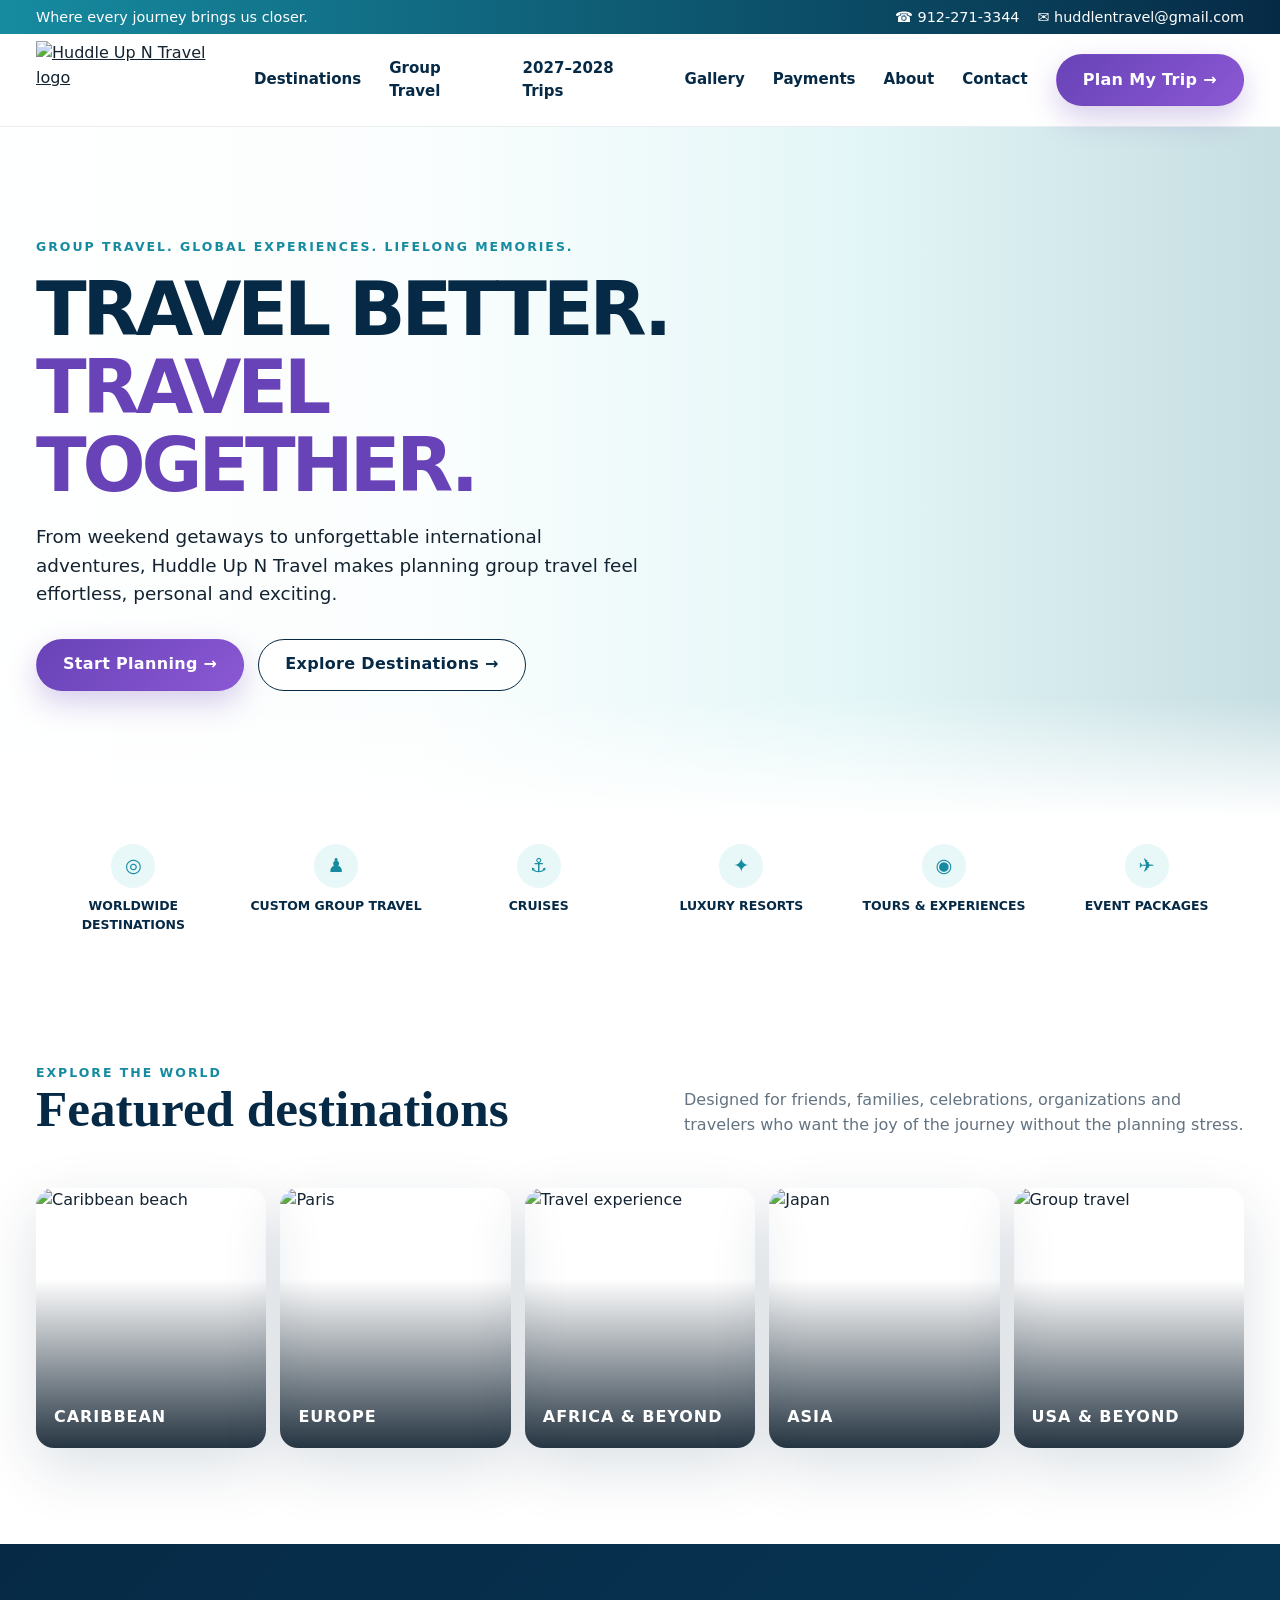
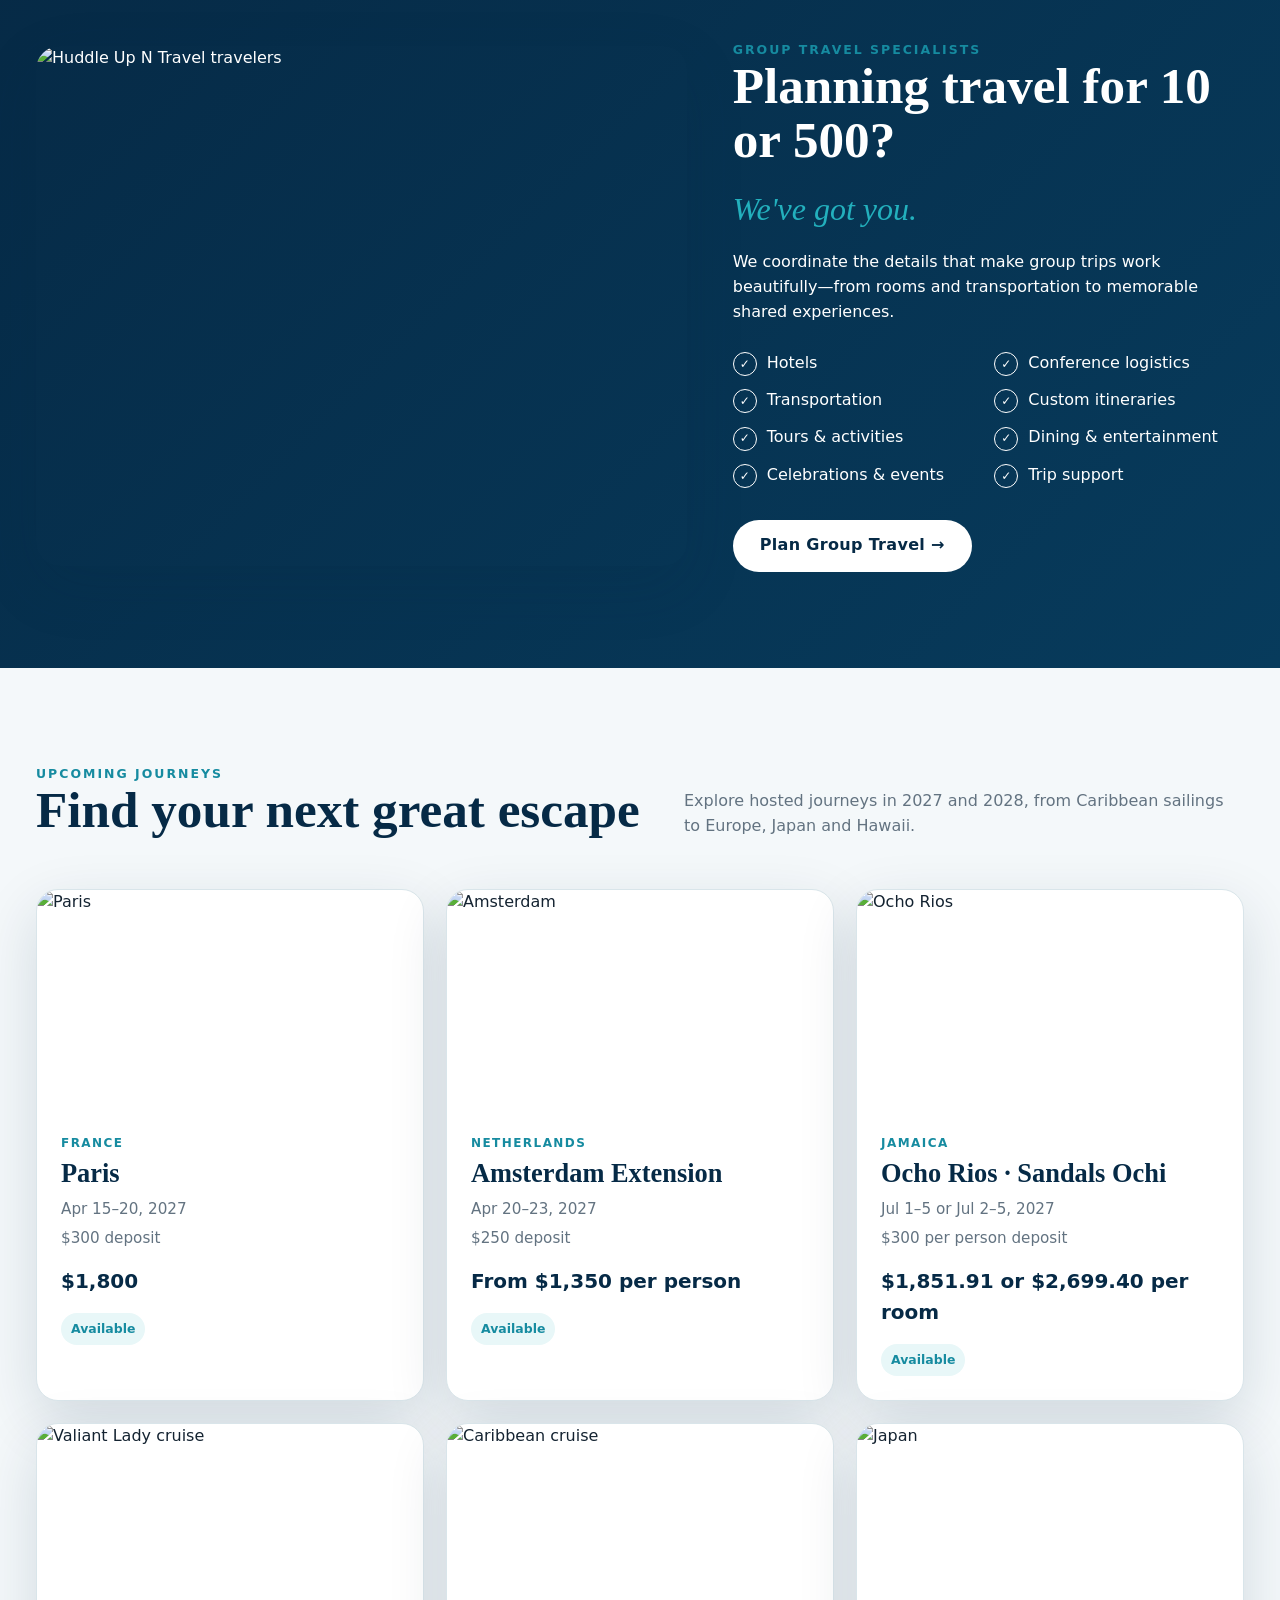
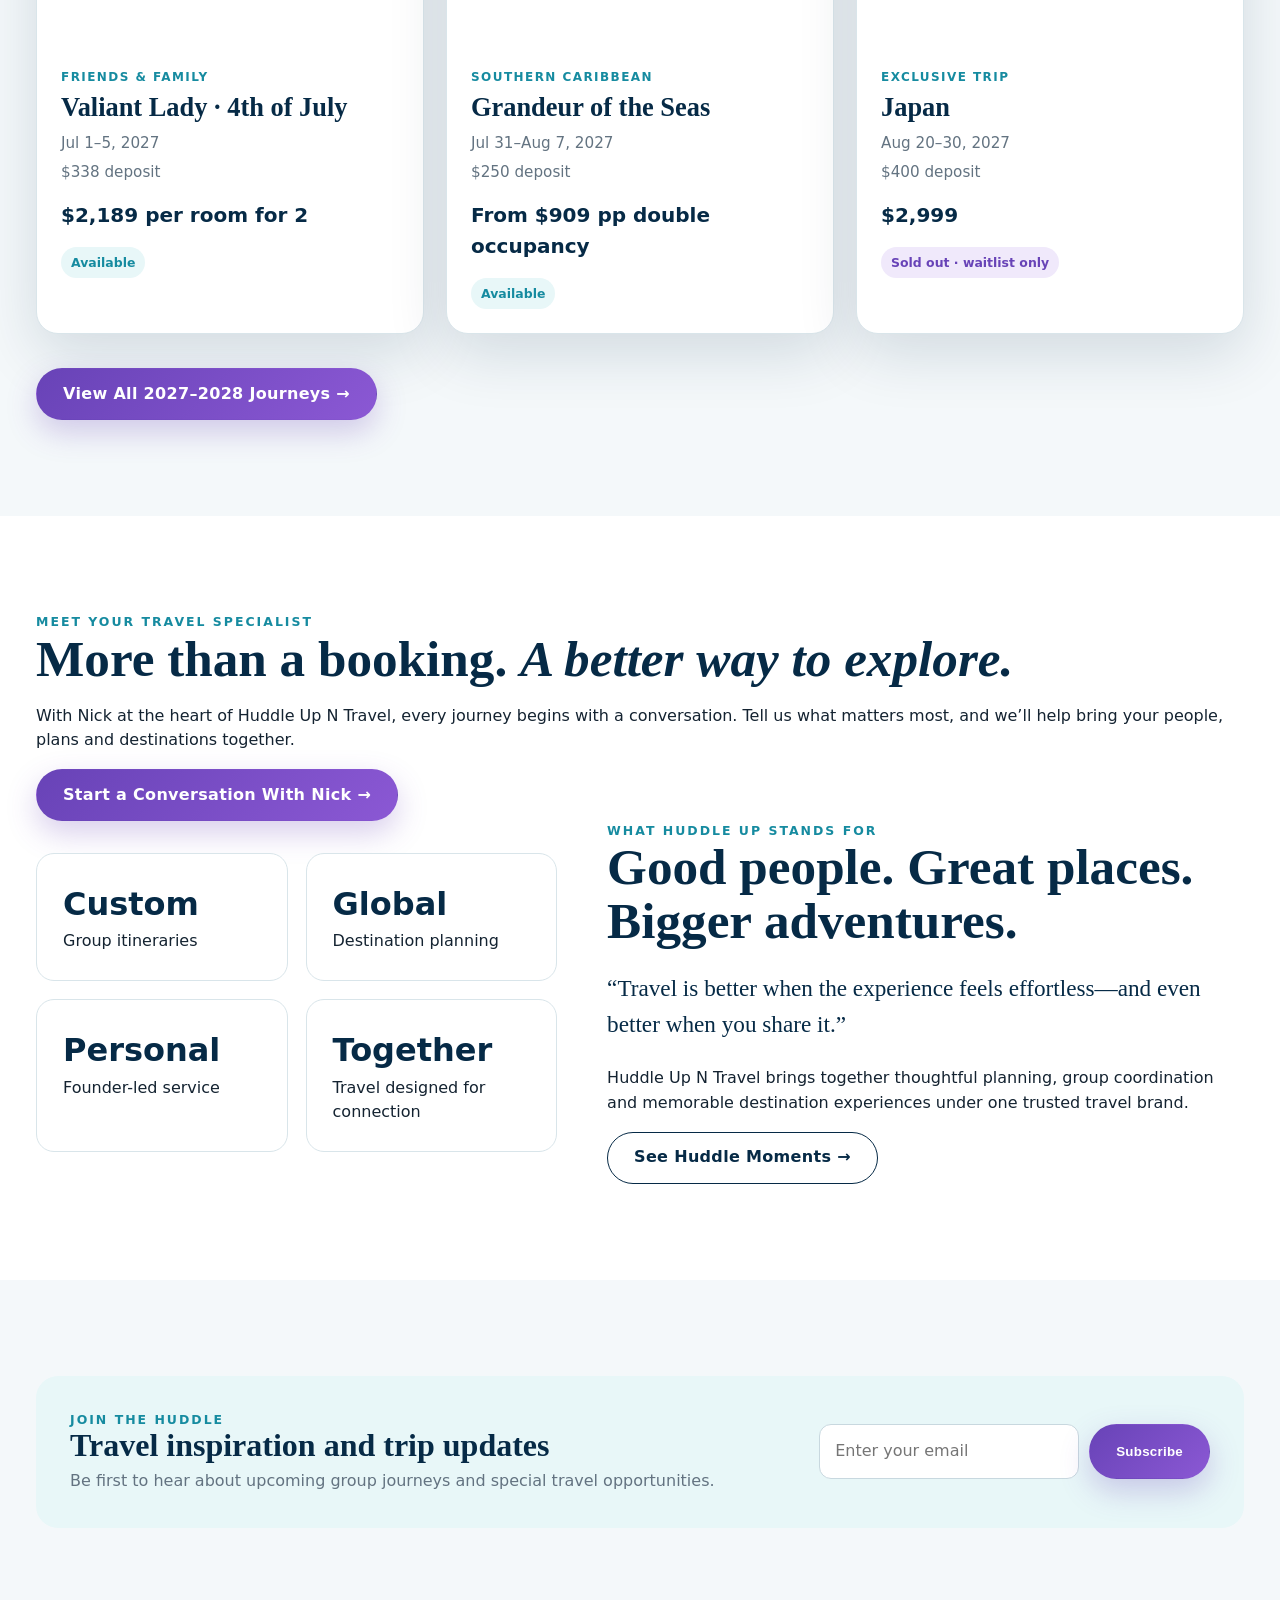
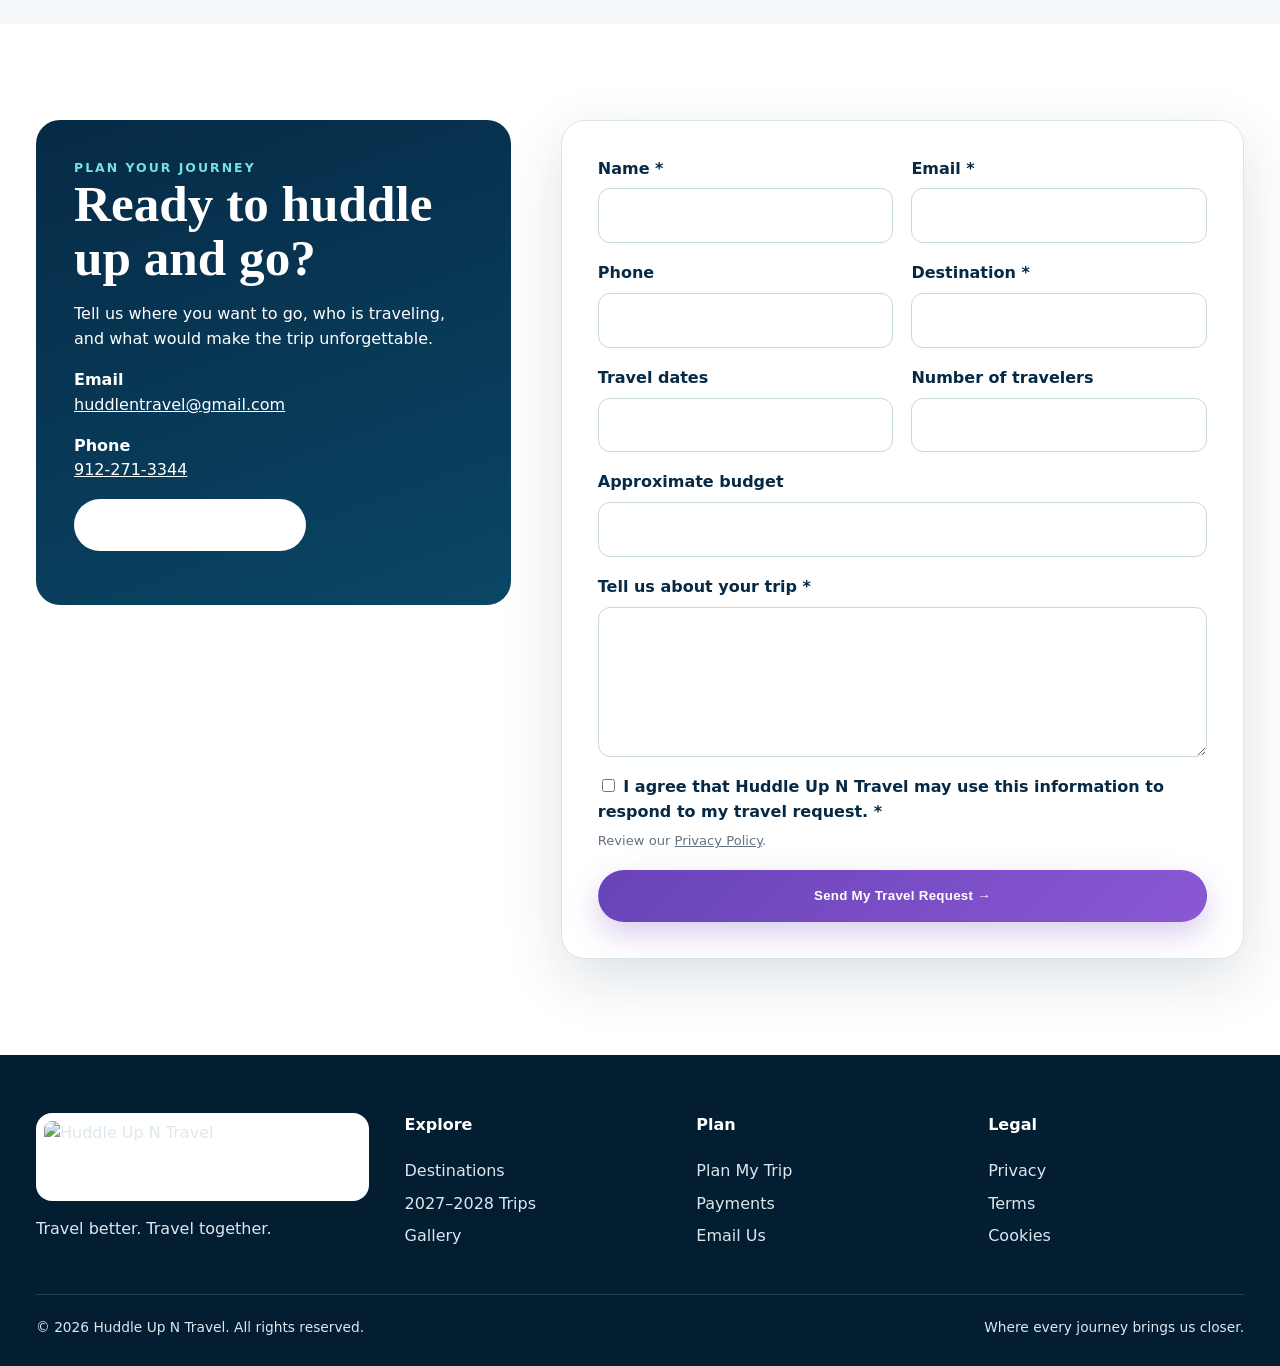
==== commit 539914c9: "Refresh homepage messaging, trip links, founder story and revised trip rates" ====
--- a/index.html
+++ b/index.html
@@ -11,19 +11,19 @@
 <div class="topbar"><div class="container"><div class="tagline">Where every journey brings us closer.</div><div class="topbar-links"><a href="tel:19122713344">☎ 912-271-3344</a><a href="mailto:huddlentravel@gmail.com">✉ huddlentravel@gmail.com</a></div></div></div>
 <header class="site-header"><div class="container nav"><a class="brand" href="#home" aria-label="Huddle Up N Travel home"><img src="https://raw.githubusercontent.com/ascendainow/Huddle-Up-N-Travel/main/images/huddle-up-n-travel-logo.png" alt="Huddle Up N Travel logo"></a><button class="menu-toggle" aria-label="Open navigation" aria-expanded="false">☰</button><nav class="nav-links" aria-label="Primary"><a href="#destinations">Destinations</a><a href="#group-travel">Group Travel</a><a href="trips.html">2027–2028 Trips</a><a href="gallery.html">Gallery</a><a href="payments.html">Payments</a><a href="#about">About</a><a href="#contact">Contact</a></nav><a class="btn btn-primary" href="#contact">Plan My Trip →</a></div></header>
 <main>
-<section class="hero" id="home"><div class="hero-bg" aria-hidden="true"></div><div class="container hero-inner"><div class="hero-copy reveal"><div class="eyebrow">Group travel. Global experiences. Lifelong memories.</div><h1>TRAVEL BETTER.<span>TRAVEL TOGETHER.</span></h1><p>From weekend getaways to unforgettable international adventures, Huddle Up N Travel makes planning group travel feel effortless, personal and exciting.</p><div class="hero-actions"><a class="btn btn-primary" href="#contact">Start Planning →</a><a class="btn btn-outline" href="#destinations">Explore Destinations →</a></div></div><div class="hero-person reveal"><img src="https://raw.githubusercontent.com/ascendainow/Huddle-Up-N-Travel/main/images/nick-hero.png" alt="Huddle Up N Travel founder"><aside class="signature-card"><div class="script">Let's</div><strong>TRAVEL<br>TOGETHER</strong><small>Founder-led group travel experiences</small></aside></div></div></section>
+<section class="hero" id="home"><div class="hero-bg" aria-hidden="true"></div><div class="container hero-inner"><div class="hero-copy reveal"><div class="eyebrow">Group travel. Global experiences. Lifelong memories.</div><h1>TRAVEL BETTER.<span>TRAVEL TOGETHER.</span></h1><p>From weekend getaways to unforgettable international adventures, Huddle Up N Travel makes planning group travel feel effortless, personal and exciting.</p><div class="hero-actions"><a class="btn btn-primary" href="#contact">Start Planning →</a><a class="btn btn-outline" href="#destinations">Explore Destinations →</a></div></div><div class="hero-person reveal"><img src="https://raw.githubusercontent.com/ascendainow/Huddle-Up-N-Travel/main/images/nick-hero.png" alt="Nick, your Huddle Up N Travel host"><aside class="signature-card"><div class="script">Let's</div><strong>TRAVEL<br>TOGETHER</strong><small>Personal travel planning with Nick</small></aside></div></div></section>
 <section class="service-ribbon"><div class="container service-grid"><div class="service-chip"><b>◎</b>Worldwide Destinations</div><div class="service-chip"><b>♟</b>Custom Group Travel</div><div class="service-chip"><b>⚓</b>Cruises</div><div class="service-chip"><b>✦</b>Luxury Resorts</div><div class="service-chip"><b>◉</b>Tours & Experiences</div><div class="service-chip"><b>✈</b>Event Packages</div></div></section>
-<section class="section" id="destinations"><div class="container"><div class="section-head reveal"><div><div class="eyebrow">Explore the world</div><h2>Featured destinations</h2></div><p>Designed for friends, families, celebrations, organizations and travelers who want the joy of the journey without the planning stress.</p></div><div class="destinations reveal"><a class="destination-card" href="#trips"><img src="https://raw.githubusercontent.com/ascendainow/Huddle-Up-N-Travel/main/images/Negril.png" alt="Caribbean beach"><span>Caribbean</span></a><a class="destination-card" href="#trips"><img src="https://raw.githubusercontent.com/ascendainow/Huddle-Up-N-Travel/main/images/Paris.png" alt="Paris"><span>Europe</span></a><a class="destination-card" href="gallery.html"><img src="https://raw.githubusercontent.com/ascendainow/Huddle-Up-N-Travel/main/images/IMG_2691.png" alt="Travel experience"><span>Africa & Beyond</span></a><a class="destination-card" href="#trips"><img src="https://raw.githubusercontent.com/ascendainow/Huddle-Up-N-Travel/main/images/Japan.png" alt="Japan"><span>Asia</span></a><a class="destination-card" href="gallery.html"><img src="https://raw.githubusercontent.com/ascendainow/Huddle-Up-N-Travel/main/images/IMG_2708.png" alt="Group travel"><span>USA & Beyond</span></a></div></div></section>
+<section class="section" id="destinations"><div class="container"><div class="section-head reveal"><div><div class="eyebrow">Explore the world</div><h2>Featured destinations</h2></div><p>Designed for friends, families, celebrations, organizations and travelers who want the joy of the journey without the planning stress.</p></div><div class="destinations reveal"><a class="destination-card" href="trips.html"><img src="https://raw.githubusercontent.com/ascendainow/Huddle-Up-N-Travel/main/images/Negril.png" alt="Caribbean beach"><span>Caribbean</span></a><a class="destination-card" href="trips.html"><img src="https://raw.githubusercontent.com/ascendainow/Huddle-Up-N-Travel/main/images/Paris.png" alt="Paris"><span>Europe</span></a><a class="destination-card" href="gallery.html"><img src="https://raw.githubusercontent.com/ascendainow/Huddle-Up-N-Travel/main/images/IMG_2691.png" alt="Travel experience"><span>Africa & Beyond</span></a><a class="destination-card" href="trips.html"><img src="https://raw.githubusercontent.com/ascendainow/Huddle-Up-N-Travel/main/images/Japan.png" alt="Japan"><span>Asia</span></a><a class="destination-card" href="gallery.html"><img src="https://raw.githubusercontent.com/ascendainow/Huddle-Up-N-Travel/main/images/IMG_2708.png" alt="Group travel"><span>USA & Beyond</span></a></div></div></section>
 <section class="section section-dark" id="group-travel"><div class="container group-block"><div class="group-photo reveal"><img src="https://raw.githubusercontent.com/ascendainow/Huddle-Up-N-Travel/main/images/nick-wife.png" alt="Huddle Up N Travel travelers"></div><div class="group-copy reveal"><div class="eyebrow">Group travel specialists</div><h2>Planning travel for 10 or 500?</h2><div class="hand">We've got you.</div><p>We coordinate the details that make group trips work beautifully—from rooms and transportation to memorable shared experiences.</p><div class="check-grid"><span>Hotels</span><span>Conference logistics</span><span>Transportation</span><span>Custom itineraries</span><span>Tours & activities</span><span>Dining & entertainment</span><span>Celebrations & events</span><span>Trip support</span></div><a class="btn btn-light" href="#contact">Plan Group Travel →</a></div></div></section>
-<section class="section section-soft" id="trips"><div class="container"><div class="section-head reveal"><div><div class="eyebrow">Upcoming journeys</div><h2>2027 featured trips</h2></div><p>Six curated travel experiences with clear dates, deposits and availability.</p></div><div class="trips">
+<section class="section section-soft" id="trips"><div class="container"><div class="section-head reveal"><div><div class="eyebrow">Upcoming journeys</div><h2>Find your next great escape</h2></div><p>Explore hosted journeys in 2027 and 2028, from Caribbean sailings to Europe, Japan and Hawaii.</p></div><div class="trips">
 <article class="trip-card reveal"><img src="https://raw.githubusercontent.com/ascendainow/Huddle-Up-N-Travel/main/images/Paris.png" alt="Paris"><div class="trip-body"><div class="trip-kicker">France</div><h3>Paris</h3><div class="trip-meta"><span>Apr 15–20, 2027</span><span>$300 deposit</span></div><div class="trip-price">$1,800</div><span class="status">Available</span></div></article>
-<article class="trip-card reveal"><img src="https://raw.githubusercontent.com/ascendainow/Huddle-Up-N-Travel/main/images/Amsterdam.png" alt="Amsterdam"><div class="trip-body"><div class="trip-kicker">Netherlands</div><h3>Amsterdam Extension</h3><div class="trip-meta"><span>Apr 20–23, 2027</span><span>$250 deposit</span></div><div class="trip-price">$1,300</div><span class="status">Available</span></div></article>
-<article class="trip-card reveal"><img src="https://raw.githubusercontent.com/ascendainow/Huddle-Up-N-Travel/main/images/Ocho%20Rios.png" alt="Ocho Rios"><div class="trip-body"><div class="trip-kicker">Jamaica</div><h3>Ocho Rios · Sandals Ochi</h3><div class="trip-meta"><span>Jul 2–5 or Jul 3–7, 2027</span><span>$250 deposit</span></div><div class="trip-price">$1,851.91 or $2,699.40 per room</div><span class="status">Available</span></div></article>
+<article class="trip-card reveal"><img src="https://raw.githubusercontent.com/ascendainow/Huddle-Up-N-Travel/main/images/Amsterdam.png" alt="Amsterdam"><div class="trip-body"><div class="trip-kicker">Netherlands</div><h3>Amsterdam Extension</h3><div class="trip-meta"><span>Apr 20–23, 2027</span><span>$250 deposit</span></div><div class="trip-price">From $1,350 per person</div><span class="status">Available</span></div></article>
+<article class="trip-card reveal"><img src="https://raw.githubusercontent.com/ascendainow/Huddle-Up-N-Travel/main/images/Ocho%20Rios.png" alt="Ocho Rios"><div class="trip-body"><div class="trip-kicker">Jamaica</div><h3>Ocho Rios · Sandals Ochi</h3><div class="trip-meta"><span>Jul 1–5 or Jul 2–5, 2027</span><span>$300 per person deposit</span></div><div class="trip-price">$1,851.91 or $2,699.40 per room</div><span class="status">Available</span></div></article>
 <article class="trip-card reveal"><img src="https://raw.githubusercontent.com/ascendainow/Huddle-Up-N-Travel/main/images/Valiant%20Lady.png" alt="Valiant Lady cruise"><div class="trip-body"><div class="trip-kicker">Friends & Family</div><h3>Valiant Lady · 4th of July</h3><div class="trip-meta"><span>Jul 1–5, 2027</span><span>$338 deposit</span></div><div class="trip-price">$2,189 per room for 2</div><span class="status">Available</span></div></article>
 <article class="trip-card reveal"><img src="https://raw.githubusercontent.com/ascendainow/Huddle-Up-N-Travel/main/images/Caribbean%20Cruise.png" alt="Caribbean cruise"><div class="trip-body"><div class="trip-kicker">Southern Caribbean</div><h3>Grandeur of the Seas</h3><div class="trip-meta"><span>Jul 31–Aug 7, 2027</span><span>$250 deposit</span></div><div class="trip-price">From $909 pp double occupancy</div><span class="status">Available</span></div></article>
 <article class="trip-card reveal"><img src="https://raw.githubusercontent.com/ascendainow/Huddle-Up-N-Travel/main/images/Japan.png" alt="Japan"><div class="trip-body"><div class="trip-kicker">Exclusive trip</div><h3>Japan</h3><div class="trip-meta"><span>Aug 20–30, 2027</span><span>$400 deposit</span></div><div class="trip-price">$2,999</div><span class="status waitlist">Sold out · waitlist only</span></div></article>
-</div><div style="margin-top:34px"><a class="btn btn-primary" href="trips.html">Explore All 2027–2028 Trips →</a></div></div></section>
-<section class="section" id="about"><div class="container proof"><div class="metrics reveal"><div class="metric"><strong>Custom</strong><span>Group itineraries</span></div><div class="metric"><strong>Global</strong><span>Destination planning</span></div><div class="metric"><strong>Personal</strong><span>Founder-led service</span></div><div class="metric"><strong>Together</strong><span>Travel designed for connection</span></div></div><div class="reveal"><div class="eyebrow">What Huddle Up stands for</div><h2>Good people. Great places. Bigger adventures.</h2><p class="quote">“Travel is better when the experience feels effortless—and even better when you share it.”</p><p>Huddle Up N Travel brings together thoughtful planning, group coordination and memorable destination experiences under one trusted travel brand.</p><a class="btn btn-outline" href="gallery.html">See Huddle Moments →</a></div></div></section>
+</div><div style="margin-top:34px"><a class="btn btn-primary" href="trips.html">View All 2027–2028 Journeys →</a></div></div></section>
+<section class="section founder-section" id="about"><div class="container founder-intro reveal"><div class="eyebrow">Meet your travel specialist</div><h2>More than a booking. <em>A better way to explore.</em></h2><p>With Nick at the heart of Huddle Up N Travel, every journey begins with a conversation. Tell us what matters most, and we’ll help bring your people, plans and destinations together.</p><a class="btn btn-primary" href="#contact">Start a Conversation With Nick →</a></div><div class="container proof"><div class="metrics reveal"><div class="metric"><strong>Custom</strong><span>Group itineraries</span></div><div class="metric"><strong>Global</strong><span>Destination planning</span></div><div class="metric"><strong>Personal</strong><span>Founder-led service</span></div><div class="metric"><strong>Together</strong><span>Travel designed for connection</span></div></div><div class="reveal"><div class="eyebrow">What Huddle Up stands for</div><h2>Good people. Great places. Bigger adventures.</h2><p class="quote">“Travel is better when the experience feels effortless—and even better when you share it.”</p><p>Huddle Up N Travel brings together thoughtful planning, group coordination and memorable destination experiences under one trusted travel brand.</p><a class="btn btn-outline" href="gallery.html">See Huddle Moments →</a></div></div></section>
 <section class="section section-soft"><div class="container"><div class="newsletter reveal"><div><div class="eyebrow">Join the Huddle</div><h3 style="font-size:2rem;margin-bottom:6px">Travel inspiration and trip updates</h3><p style="margin:0;color:var(--muted)">Be first to hear about upcoming group journeys and special travel opportunities.</p></div><form name="newsletter" method="POST" data-netlify="true" netlify-honeypot="bot-field" action="/thank-you.html"><input type="hidden" name="form-name" value="newsletter"><p hidden><label>Don't fill this out: <input name="bot-field"></label></p><input type="email" name="email" placeholder="Enter your email" required><button class="btn btn-primary" type="submit">Subscribe</button></form></div></div></section>
 <section class="section" id="contact"><div class="container contact-wrap"><aside class="contact-card reveal"><div class="eyebrow" style="color:#75e0e5">Plan your journey</div><h2>Ready to huddle up and go?</h2><p>Tell us where you want to go, who is traveling, and what would make the trip unforgettable.</p><p><strong>Email</strong><br><a href="mailto:huddlentravel@gmail.com">huddlentravel@gmail.com</a></p><p><strong>Phone</strong><br><a href="tel:19122713344">912-271-3344</a></p><p><a class="btn btn-light" href="payments.html">Payments Center →</a></p></aside><div class="form-card reveal"><form name="plan-my-trip" method="POST" data-netlify="true" netlify-honeypot="bot-field" action="/thank-you.html"><input type="hidden" name="form-name" value="plan-my-trip"><p hidden><label>Don't fill this out: <input name="bot-field"></label></p><div class="form-grid"><div class="field"><label for="name">Name *</label><input id="name" name="name" required></div><div class="field"><label for="email">Email *</label><input id="email" name="email" type="email" required></div><div class="field"><label for="phone">Phone</label><input id="phone" name="phone" type="tel"></div><div class="field"><label for="destination">Destination *</label><input id="destination" name="destination" required></div><div class="field"><label for="dates">Travel dates</label><input id="dates" name="travel-dates"></div><div class="field"><label for="travelers">Number of travelers</label><input id="travelers" name="travelers" type="number" min="1"></div><div class="field full"><label for="budget">Approximate budget</label><input id="budget" name="budget"></div><div class="field full"><label for="details">Tell us about your trip *</label><textarea id="details" name="trip-details" required></textarea></div><div class="field full"><label><input style="width:auto" type="checkbox" name="privacy-acknowledgement" required> I agree that Huddle Up N Travel may use this information to respond to my travel request. *</label><div class="fine">Review our <a href="privacy.html">Privacy Policy</a>.</div></div><div class="field full"><button class="btn btn-primary" type="submit">Send My Travel Request →</button></div></div></form></div></div></section>
 </main>
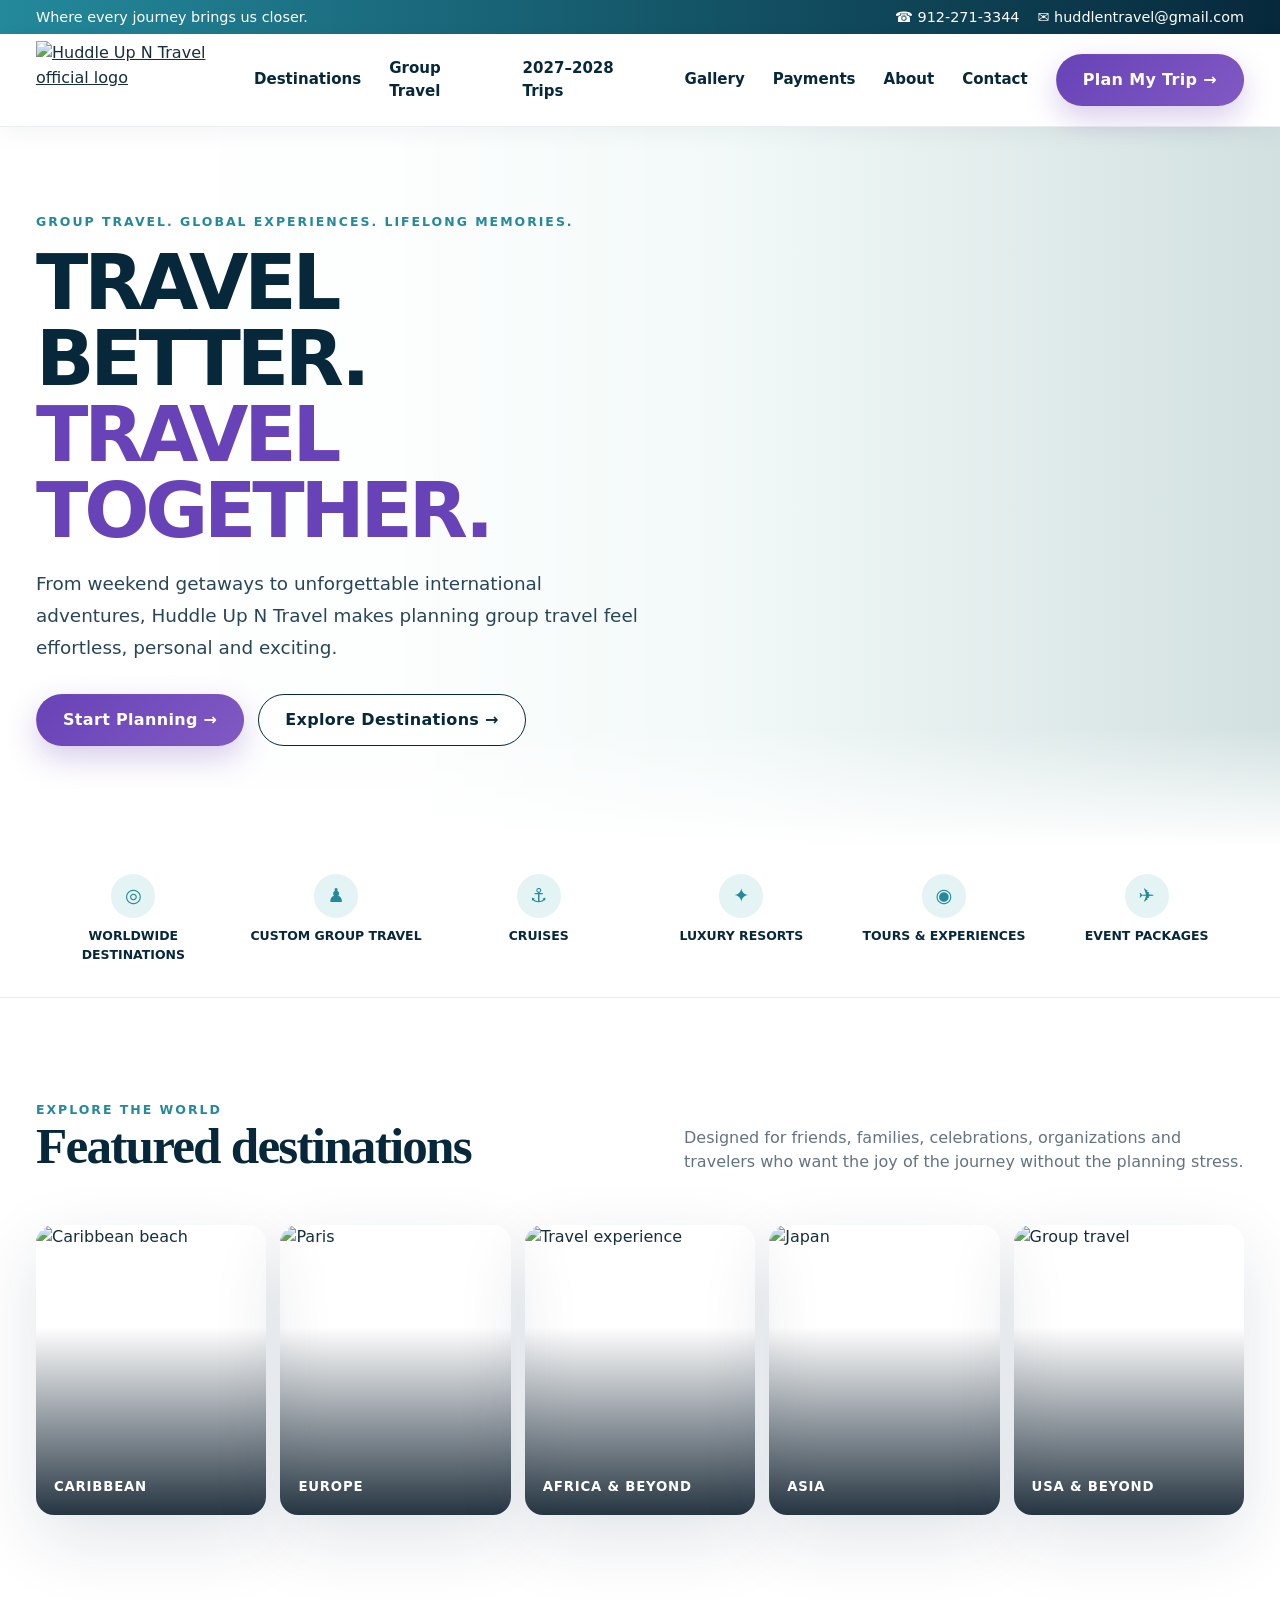
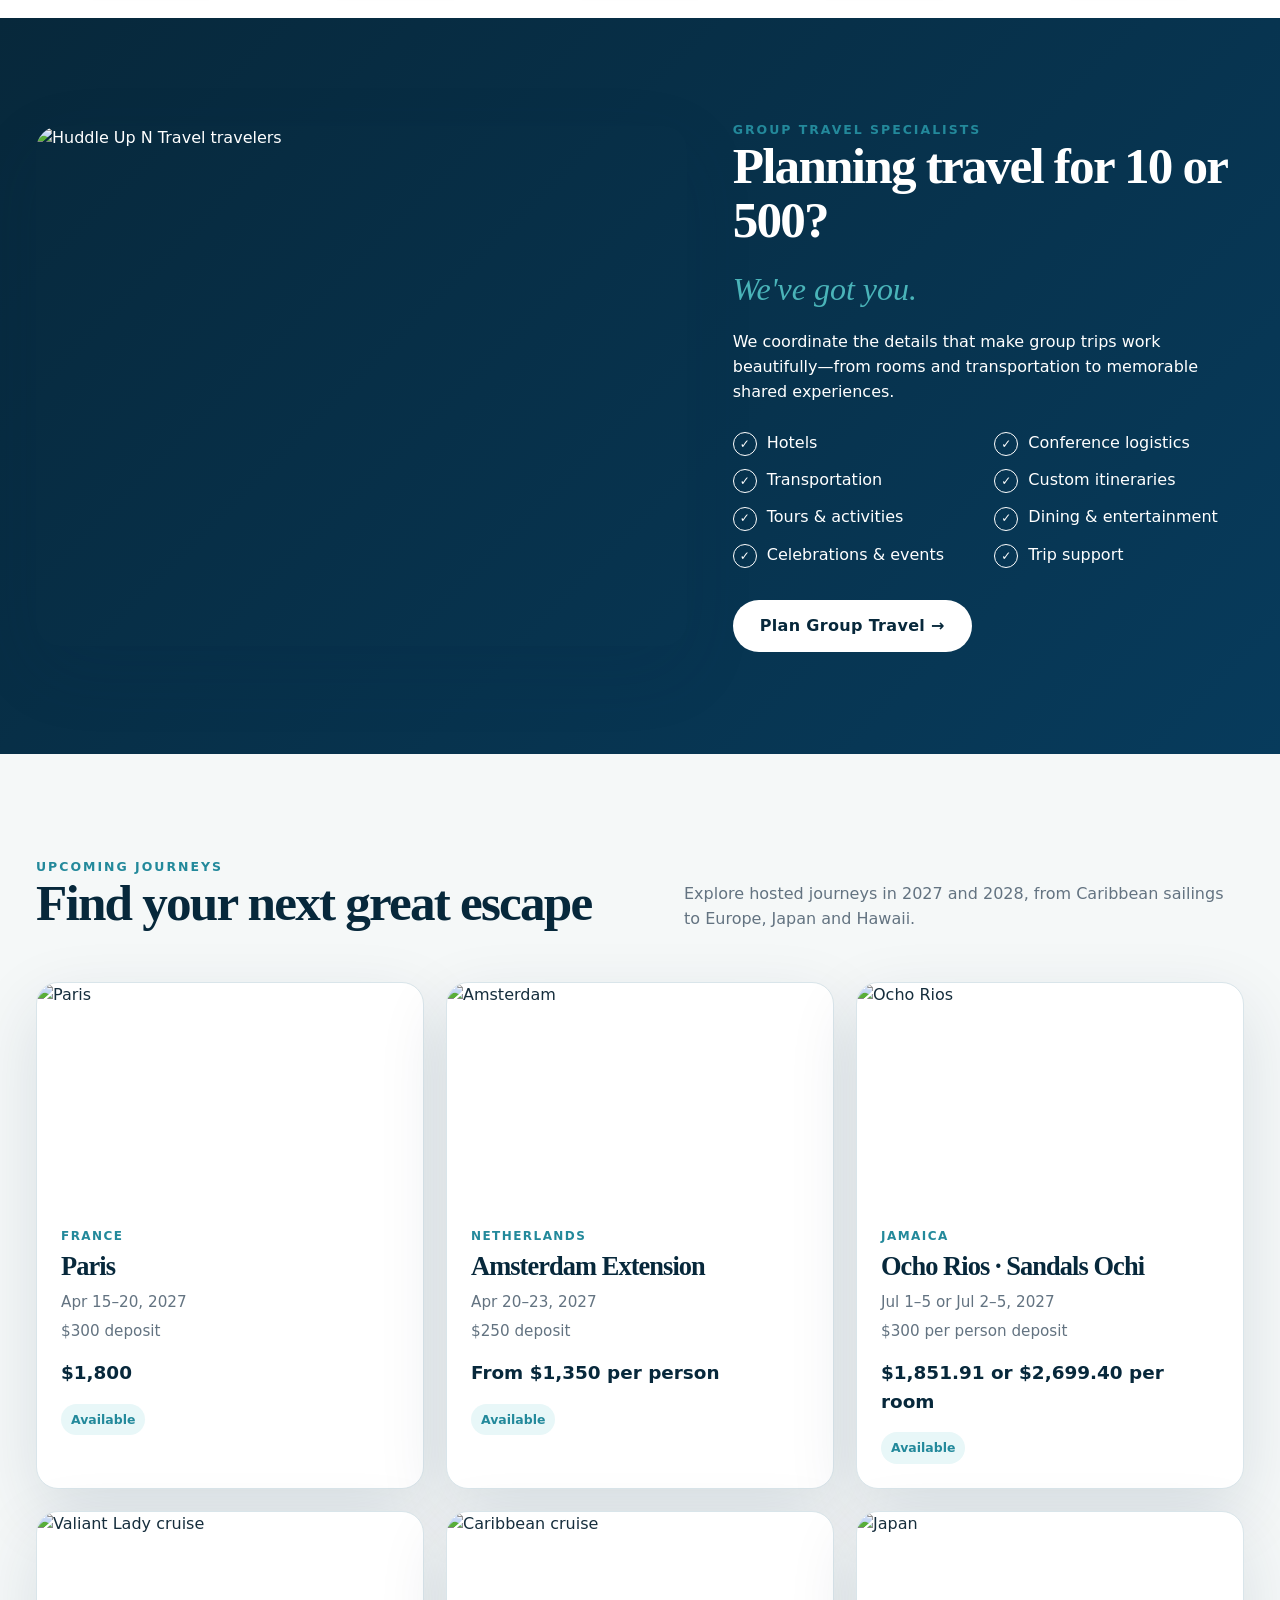
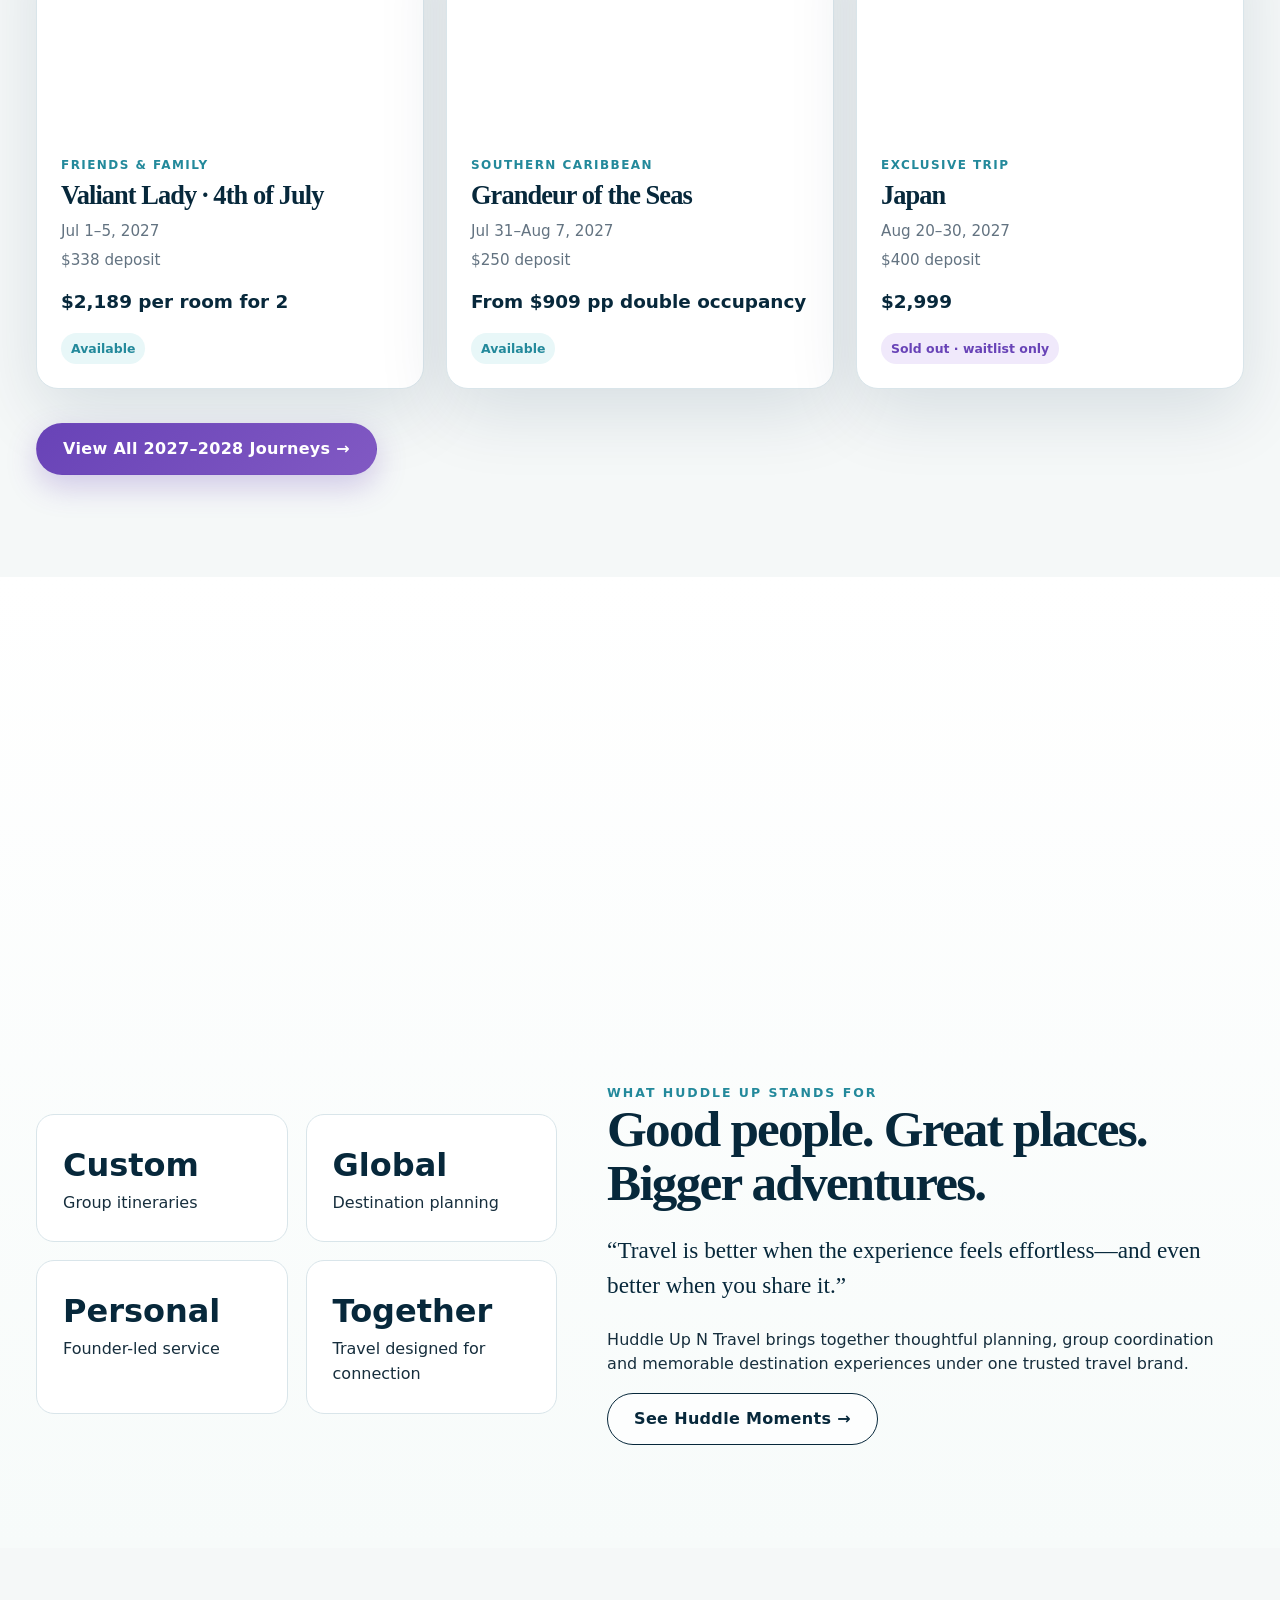
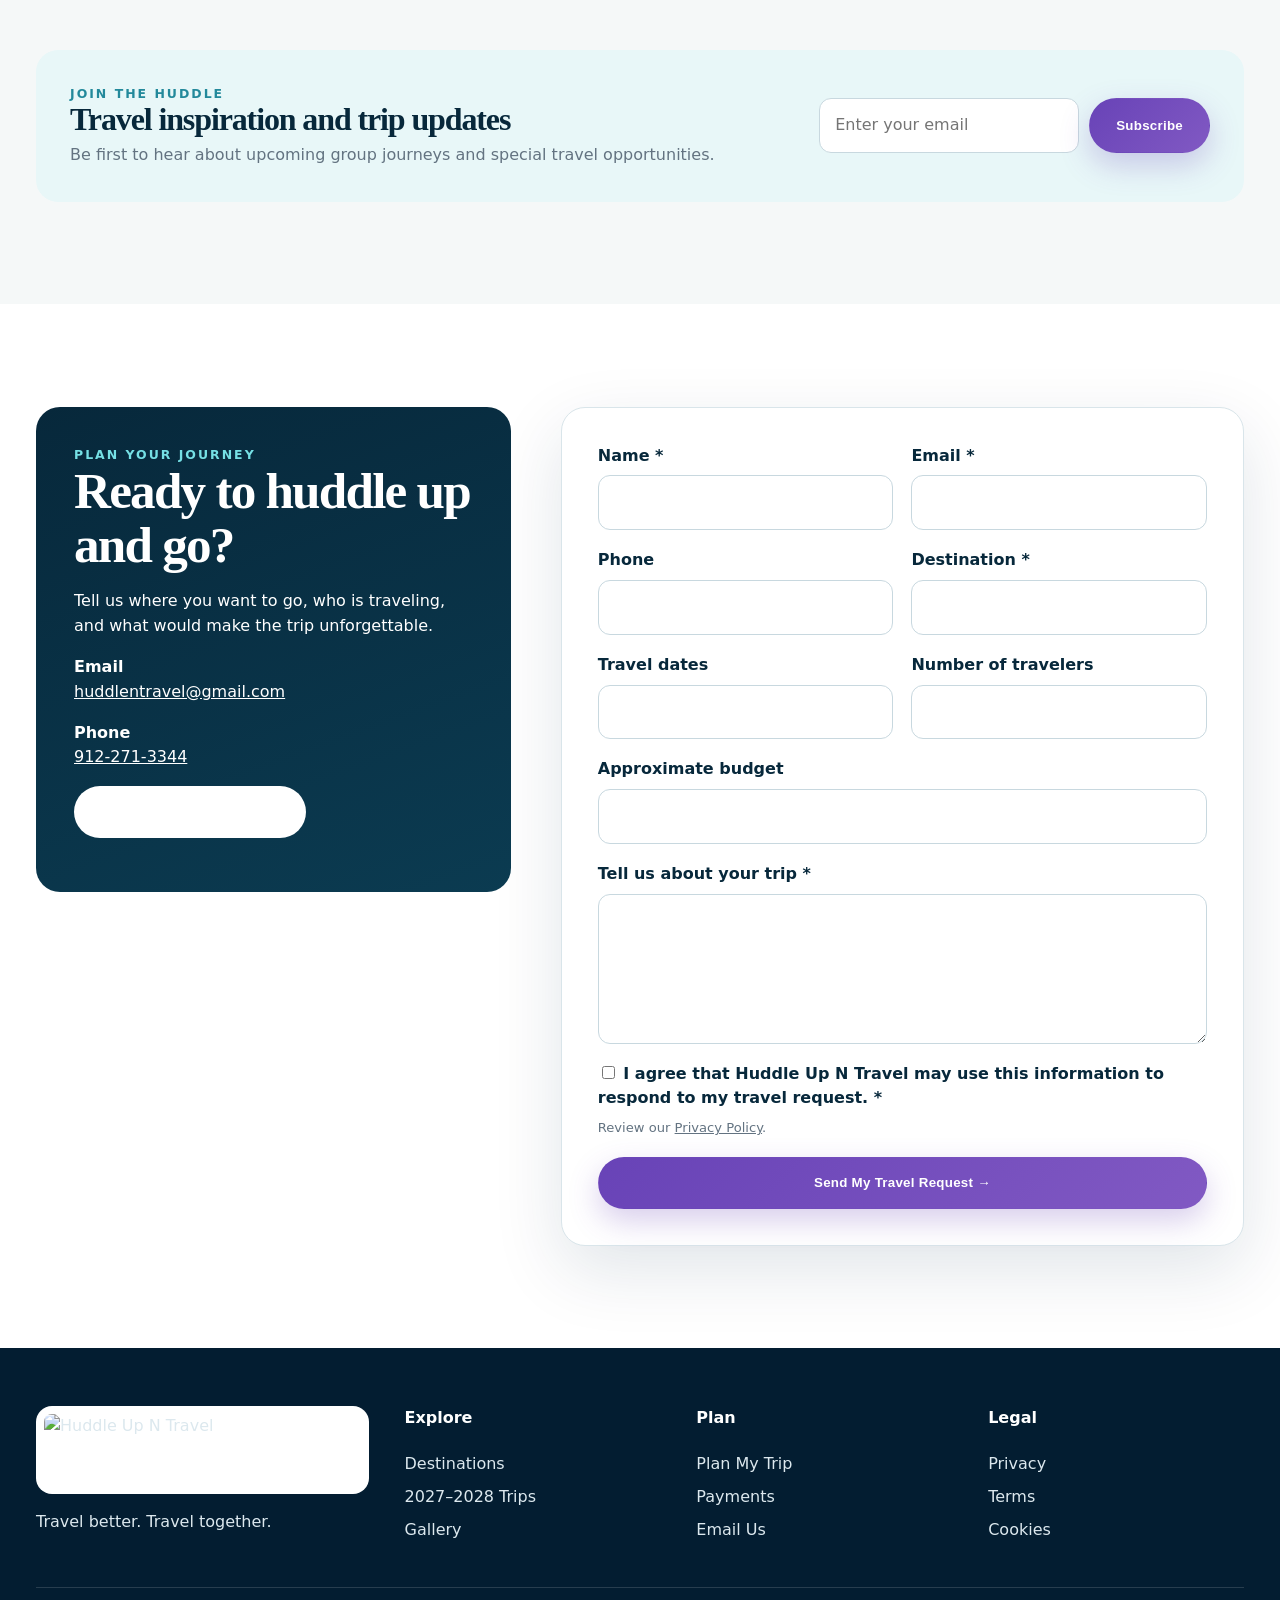
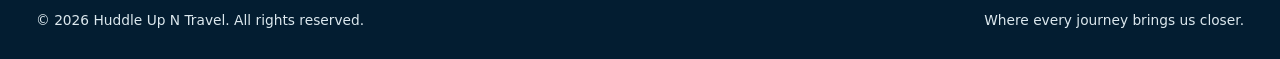
==== commit e2d91744: "Correct Netlify Forms success redirect and production markup" ====
--- a/index.html
+++ b/index.html
@@ -9,7 +9,7 @@
 </head>
 <body>
 <div class="topbar"><div class="container"><div class="tagline">Where every journey brings us closer.</div><div class="topbar-links"><a href="tel:19122713344">☎ 912-271-3344</a><a href="mailto:huddlentravel@gmail.com">✉ huddlentravel@gmail.com</a></div></div></div>
-<header class="site-header"><div class="container nav"><a class="brand" href="#home" aria-label="Huddle Up N Travel home"><img src="https://raw.githubusercontent.com/ascendainow/Huddle-Up-N-Travel/main/images/huddle-up-n-travel-logo.png" alt="Huddle Up N Travel logo"></a><button class="menu-toggle" aria-label="Open navigation" aria-expanded="false">☰</button><nav class="nav-links" aria-label="Primary"><a href="#destinations">Destinations</a><a href="#group-travel">Group Travel</a><a href="trips.html">2027–2028 Trips</a><a href="gallery.html">Gallery</a><a href="payments.html">Payments</a><a href="#about">About</a><a href="#contact">Contact</a></nav><a class="btn btn-primary" href="#contact">Plan My Trip →</a></div></header>
+<header class="site-header"><div class="container nav"><a class="brand" href="#home" aria-label="Huddle Up N Travel home"><img src="https://raw.githubusercontent.com/ascendainow/Huddle-Up-N-Travel/main/images/huddle-up-n-travel-logo.png" alt="Huddle Up N Travel official logo"></a><button class="menu-toggle" aria-label="Open navigation" aria-expanded="false">☰</button><nav class="nav-links" aria-label="Primary"><a href="#destinations">Destinations</a><a href="#group-travel">Group Travel</a><a href="trips.html">2027–2028 Trips</a><a href="gallery.html">Gallery</a><a href="payments.html">Payments</a><a href="#about">About</a><a href="#contact">Contact</a></nav><a class="btn btn-primary" href="#contact">Plan My Trip →</a></div></header>
 <main>
 <section class="hero" id="home"><div class="hero-bg" aria-hidden="true"></div><div class="container hero-inner"><div class="hero-copy reveal"><div class="eyebrow">Group travel. Global experiences. Lifelong memories.</div><h1>TRAVEL BETTER.<span>TRAVEL TOGETHER.</span></h1><p>From weekend getaways to unforgettable international adventures, Huddle Up N Travel makes planning group travel feel effortless, personal and exciting.</p><div class="hero-actions"><a class="btn btn-primary" href="#contact">Start Planning →</a><a class="btn btn-outline" href="#destinations">Explore Destinations →</a></div></div><div class="hero-person reveal"><img src="https://raw.githubusercontent.com/ascendainow/Huddle-Up-N-Travel/main/images/nick-hero.png" alt="Nick, your Huddle Up N Travel host"><aside class="signature-card"><div class="script">Let's</div><strong>TRAVEL<br>TOGETHER</strong><small>Personal travel planning with Nick</small></aside></div></div></section>
 <section class="service-ribbon"><div class="container service-grid"><div class="service-chip"><b>◎</b>Worldwide Destinations</div><div class="service-chip"><b>♟</b>Custom Group Travel</div><div class="service-chip"><b>⚓</b>Cruises</div><div class="service-chip"><b>✦</b>Luxury Resorts</div><div class="service-chip"><b>◉</b>Tours & Experiences</div><div class="service-chip"><b>✈</b>Event Packages</div></div></section>
@@ -24,8 +24,8 @@
 <article class="trip-card reveal"><img src="https://raw.githubusercontent.com/ascendainow/Huddle-Up-N-Travel/main/images/Japan.png" alt="Japan"><div class="trip-body"><div class="trip-kicker">Exclusive trip</div><h3>Japan</h3><div class="trip-meta"><span>Aug 20–30, 2027</span><span>$400 deposit</span></div><div class="trip-price">$2,999</div><span class="status waitlist">Sold out · waitlist only</span></div></article>
 </div><div style="margin-top:34px"><a class="btn btn-primary" href="trips.html">View All 2027–2028 Journeys →</a></div></div></section>
 <section class="section founder-section" id="about"><div class="container founder-intro reveal"><div class="eyebrow">Meet your travel specialist</div><h2>More than a booking. <em>A better way to explore.</em></h2><p>With Nick at the heart of Huddle Up N Travel, every journey begins with a conversation. Tell us what matters most, and we’ll help bring your people, plans and destinations together.</p><a class="btn btn-primary" href="#contact">Start a Conversation With Nick →</a></div><div class="container proof"><div class="metrics reveal"><div class="metric"><strong>Custom</strong><span>Group itineraries</span></div><div class="metric"><strong>Global</strong><span>Destination planning</span></div><div class="metric"><strong>Personal</strong><span>Founder-led service</span></div><div class="metric"><strong>Together</strong><span>Travel designed for connection</span></div></div><div class="reveal"><div class="eyebrow">What Huddle Up stands for</div><h2>Good people. Great places. Bigger adventures.</h2><p class="quote">“Travel is better when the experience feels effortless—and even better when you share it.”</p><p>Huddle Up N Travel brings together thoughtful planning, group coordination and memorable destination experiences under one trusted travel brand.</p><a class="btn btn-outline" href="gallery.html">See Huddle Moments →</a></div></div></section>
-<section class="section section-soft"><div class="container"><div class="newsletter reveal"><div><div class="eyebrow">Join the Huddle</div><h3 style="font-size:2rem;margin-bottom:6px">Travel inspiration and trip updates</h3><p style="margin:0;color:var(--muted)">Be first to hear about upcoming group journeys and special travel opportunities.</p></div><form name="newsletter" method="POST" data-netlify="true" netlify-honeypot="bot-field" action="/thank-you.html"><input type="hidden" name="form-name" value="newsletter"><p hidden><label>Don't fill this out: <input name="bot-field"></label></p><input type="email" name="email" placeholder="Enter your email" required><button class="btn btn-primary" type="submit">Subscribe</button></form></div></div></section>
-<section class="section" id="contact"><div class="container contact-wrap"><aside class="contact-card reveal"><div class="eyebrow" style="color:#75e0e5">Plan your journey</div><h2>Ready to huddle up and go?</h2><p>Tell us where you want to go, who is traveling, and what would make the trip unforgettable.</p><p><strong>Email</strong><br><a href="mailto:huddlentravel@gmail.com">huddlentravel@gmail.com</a></p><p><strong>Phone</strong><br><a href="tel:19122713344">912-271-3344</a></p><p><a class="btn btn-light" href="payments.html">Payments Center →</a></p></aside><div class="form-card reveal"><form name="plan-my-trip" method="POST" data-netlify="true" netlify-honeypot="bot-field" action="/thank-you.html"><input type="hidden" name="form-name" value="plan-my-trip"><p hidden><label>Don't fill this out: <input name="bot-field"></label></p><div class="form-grid"><div class="field"><label for="name">Name *</label><input id="name" name="name" required></div><div class="field"><label for="email">Email *</label><input id="email" name="email" type="email" required></div><div class="field"><label for="phone">Phone</label><input id="phone" name="phone" type="tel"></div><div class="field"><label for="destination">Destination *</label><input id="destination" name="destination" required></div><div class="field"><label for="dates">Travel dates</label><input id="dates" name="travel-dates"></div><div class="field"><label for="travelers">Number of travelers</label><input id="travelers" name="travelers" type="number" min="1"></div><div class="field full"><label for="budget">Approximate budget</label><input id="budget" name="budget"></div><div class="field full"><label for="details">Tell us about your trip *</label><textarea id="details" name="trip-details" required></textarea></div><div class="field full"><label><input style="width:auto" type="checkbox" name="privacy-acknowledgement" required> I agree that Huddle Up N Travel may use this information to respond to my travel request. *</label><div class="fine">Review our <a href="privacy.html">Privacy Policy</a>.</div></div><div class="field full"><button class="btn btn-primary" type="submit">Send My Travel Request →</button></div></div></form></div></div></section>
+<section class="section section-soft"><div class="container"><div class="newsletter reveal"><div><div class="eyebrow">Join the Huddle</div><h3 style="font-size:2rem;margin-bottom:6px">Travel inspiration and trip updates</h3><p style="margin:0;color:var(--muted)">Be first to hear about upcoming group journeys and special travel opportunities.</p></div><form name="newsletter" method="POST" data-netlify="true" netlify-honeypot="bot-field" action="/thank-you"><input type="hidden" name="form-name" value="newsletter"><p hidden><label>Don't fill this out: <input name="bot-field"></label></p><input type="email" name="email" placeholder="Enter your email" required><button class="btn btn-primary" type="submit">Subscribe</button></form></div></div></section>
+<section class="section" id="contact"><div class="container contact-wrap"><aside class="contact-card reveal"><div class="eyebrow" style="color:#75e0e5">Plan your journey</div><h2>Ready to huddle up and go?</h2><p>Tell us where you want to go, who is traveling, and what would make the trip unforgettable.</p><p><strong>Email</strong><br><a href="mailto:huddlentravel@gmail.com">huddlentravel@gmail.com</a></p><p><strong>Phone</strong><br><a href="tel:19122713344">912-271-3344</a></p><p><a class="btn btn-light" href="payments.html">Payments Center →</a></p></aside><div class="form-card reveal"><form name="plan-my-trip" method="POST" data-netlify="true" netlify-honeypot="bot-field" action="/thank-you"><input type="hidden" name="form-name" value="plan-my-trip"><p hidden><label>Don't fill this out: <input name="bot-field"></label></p><div class="form-grid"><div class="field"><label for="name">Name *</label><input id="name" name="name" required></div><div class="field"><label for="email">Email *</label><input id="email" name="email" type="email" required></div><div class="field"><label for="phone">Phone</label><input id="phone" name="phone" type="tel"></div><div class="field"><label for="destination">Destination *</label><input id="destination" name="destination" required></div><div class="field"><label for="dates">Travel dates</label><input id="dates" name="travel-dates"></div><div class="field"><label for="travelers">Number of travelers</label><input id="travelers" name="travelers" type="number" min="1"></div><div class="field full"><label for="budget">Approximate budget</label><input id="budget" name="budget"></div><div class="field full"><label for="details">Tell us about your trip *</label><textarea id="details" name="trip-details" required></textarea></div><div class="field full"><label><input style="width:auto" type="checkbox" name="privacy-acknowledgement" required> I agree that Huddle Up N Travel may use this information to respond to my travel request. *</label><div class="fine">Review our <a href="privacy.html">Privacy Policy</a>.</div></div><div class="field full"><button class="btn btn-primary" type="submit">Send My Travel Request →</button></div></div></form></div></div></section>
 </main>
 <footer class="site-footer"><div class="container"><div class="footer-grid"><div class="footer-brand"><img src="https://raw.githubusercontent.com/ascendainow/Huddle-Up-N-Travel/main/images/huddle-up-n-travel-logo.png" alt="Huddle Up N Travel"><p>Travel better. Travel together.</p></div><div><h4>Explore</h4><a href="#destinations">Destinations</a><a href="trips.html">2027–2028 Trips</a><a href="gallery.html">Gallery</a></div><div><h4>Plan</h4><a href="#contact">Plan My Trip</a><a href="payments.html">Payments</a><a href="mailto:huddlentravel@gmail.com">Email Us</a></div><div><h4>Legal</h4><a href="privacy.html">Privacy</a><a href="terms.html">Terms</a><a href="cookies.html">Cookies</a></div></div><div class="footer-bottom"><span>© <span data-year></span> Huddle Up N Travel. All rights reserved.</span><span>Where every journey brings us closer.</span></div></div></footer>
 <script src="js/site.js"></script>
--- a/css/site.css
+++ b/css/site.css
@@ -17,3 +17,37 @@
 @media(max-width:820px){.container{width:min(100% - 34px,var(--max))}.topbar .container{justify-content:center}.topbar .tagline{display:none}.nav{grid-template-columns:1fr auto;min-height:78px}.brand img{height:64px}.menu-toggle{display:block}.nav-links{position:absolute;left:0;right:0;top:78px;background:#fff;padding:22px;display:none;flex-direction:column;box-shadow:var(--shadow)}.nav-links.open{display:flex}.nav>.btn{display:none}.hero,.hero-inner{min-height:auto}.hero-inner{grid-template-columns:1fr;padding-top:48px}.hero-copy{padding-bottom:18px}.hero-person{justify-self:center;max-width:520px}.signature-card{bottom:28px;right:0}.service-grid{grid-template-columns:repeat(2,1fr)}.destinations,.trips{grid-template-columns:1fr 1fr}.group-block,.proof,.contact-wrap{grid-template-columns:1fr}.contact-card{position:static}.newsletter{grid-template-columns:1fr}.newsletter form{min-width:0}.footer-grid{grid-template-columns:1fr 1fr}}
 @media(max-width:560px){.section{padding:72px 0}.hero h1{font-size:3.25rem}.signature-card{position:relative;right:auto;bottom:auto;margin:-12px auto 24px;width:88%}.destinations,.trips,.gallery-grid,.metrics,.form-grid{grid-template-columns:1fr}.gallery-grid a:first-child{grid-row:auto}.destination-card{min-height:300px}.check-grid{grid-template-columns:1fr}.newsletter form{flex-direction:column}.newsletter input{min-width:0}.footer-grid{grid-template-columns:1fr}.footer-bottom{flex-direction:column}.topbar-links{justify-content:center;font-size:.8rem}}
 @media(prefers-reduced-motion:reduce){*{scroll-behavior:auto!important;transition:none!important;animation:none!important}.reveal{opacity:1;transform:none}}
+
+
+/* November 2026 premium visual refresh */
+:root{--navy:#07283b;--navy-2:#0b3b51;--teal:#23899b;--teal-2:#4ab4b9;--purple:#6843b7;--purple-2:#8159c3;--mist:#f5f8f8;--ink:#162e3d;--shadow:0 24px 70px rgba(6,42,70,.12)}
+body{font-feature-settings:"kern";-webkit-font-smoothing:antialiased}
+h1,h2,h3{letter-spacing:-.035em}
+.section{padding-block:clamp(70px,8vw,116px)}
+.site-header{box-shadow:0 6px 22px rgba(6,42,70,.045)}
+.nav-links a{position:relative}
+.nav-links a:after{content:"";position:absolute;left:0;right:100%;bottom:-8px;height:2px;background:var(--purple);transition:right .25s}
+.nav-links a:hover:after,.nav-links a:focus-visible:after{right:0}
+.hero{min-height:720px;background:#e8f5f3}
+.hero-bg{background:linear-gradient(90deg,rgba(255,255,255,.98) 0%,rgba(255,255,255,.93) 30%,rgba(255,255,255,.42) 57%,rgba(5,34,49,.10) 100%),url('https://raw.githubusercontent.com/ascendainow/Huddle-Up-N-Travel/main/images/Negril.png') center/cover no-repeat}
+.hero-inner{min-height:720px}
+.hero h1{font-size:clamp(3.5rem,6vw,6.5rem);line-height:.99}
+.hero h1 span{color:var(--purple)}
+.hero-copy p{line-height:1.75;color:#294658}
+.hero-person>img{filter:drop-shadow(0 22px 30px rgba(4,34,49,.17))}
+.signature-card{background:linear-gradient(145deg,#0b4d65,#07283b);border:1px solid rgba(255,255,255,.22)}
+.service-ribbon{border-bottom:1px solid #e4ecee}
+.service-chip b{background:#e4f3f3}
+.destination-card{min-height:290px}
+.destination-card span{font-size:.83rem}
+.trip-card{transition:transform .25s,box-shadow .25s}
+.trip-card:hover{transform:translateY(-6px);box-shadow:0 25px 65px rgba(6,42,70,.18)}
+.trip-price{font-size:1.15rem}
+.founder-section{background:linear-gradient(180deg,#fff,#f7fbfa)}
+.founder-intro{max-width:950px;text-align:center;margin-bottom:70px}
+.founder-intro h2{font-size:clamp(2.5rem,5vw,5.1rem)}
+.founder-intro h2 em{font-style:normal;color:var(--purple)}
+.founder-intro p{max-width:700px;margin:0 auto 25px;color:var(--muted);font-size:1.13rem}
+a:focus-visible,button:focus-visible,input:focus-visible,textarea:focus-visible{outline:3px solid var(--teal);outline-offset:3px}
+@media(max-width:800px){.hero,.hero-inner{min-height:auto}.hero-inner{padding-top:64px}.hero-copy{padding-bottom:25px}.hero-person{max-width:470px}.signature-card{right:0}.founder-intro{margin-bottom:40px}}
+@media(prefers-reduced-motion:reduce){html{scroll-behavior:auto}*,*:before,*:after{animation-duration:.01ms!important;transition-duration:.01ms!important}}
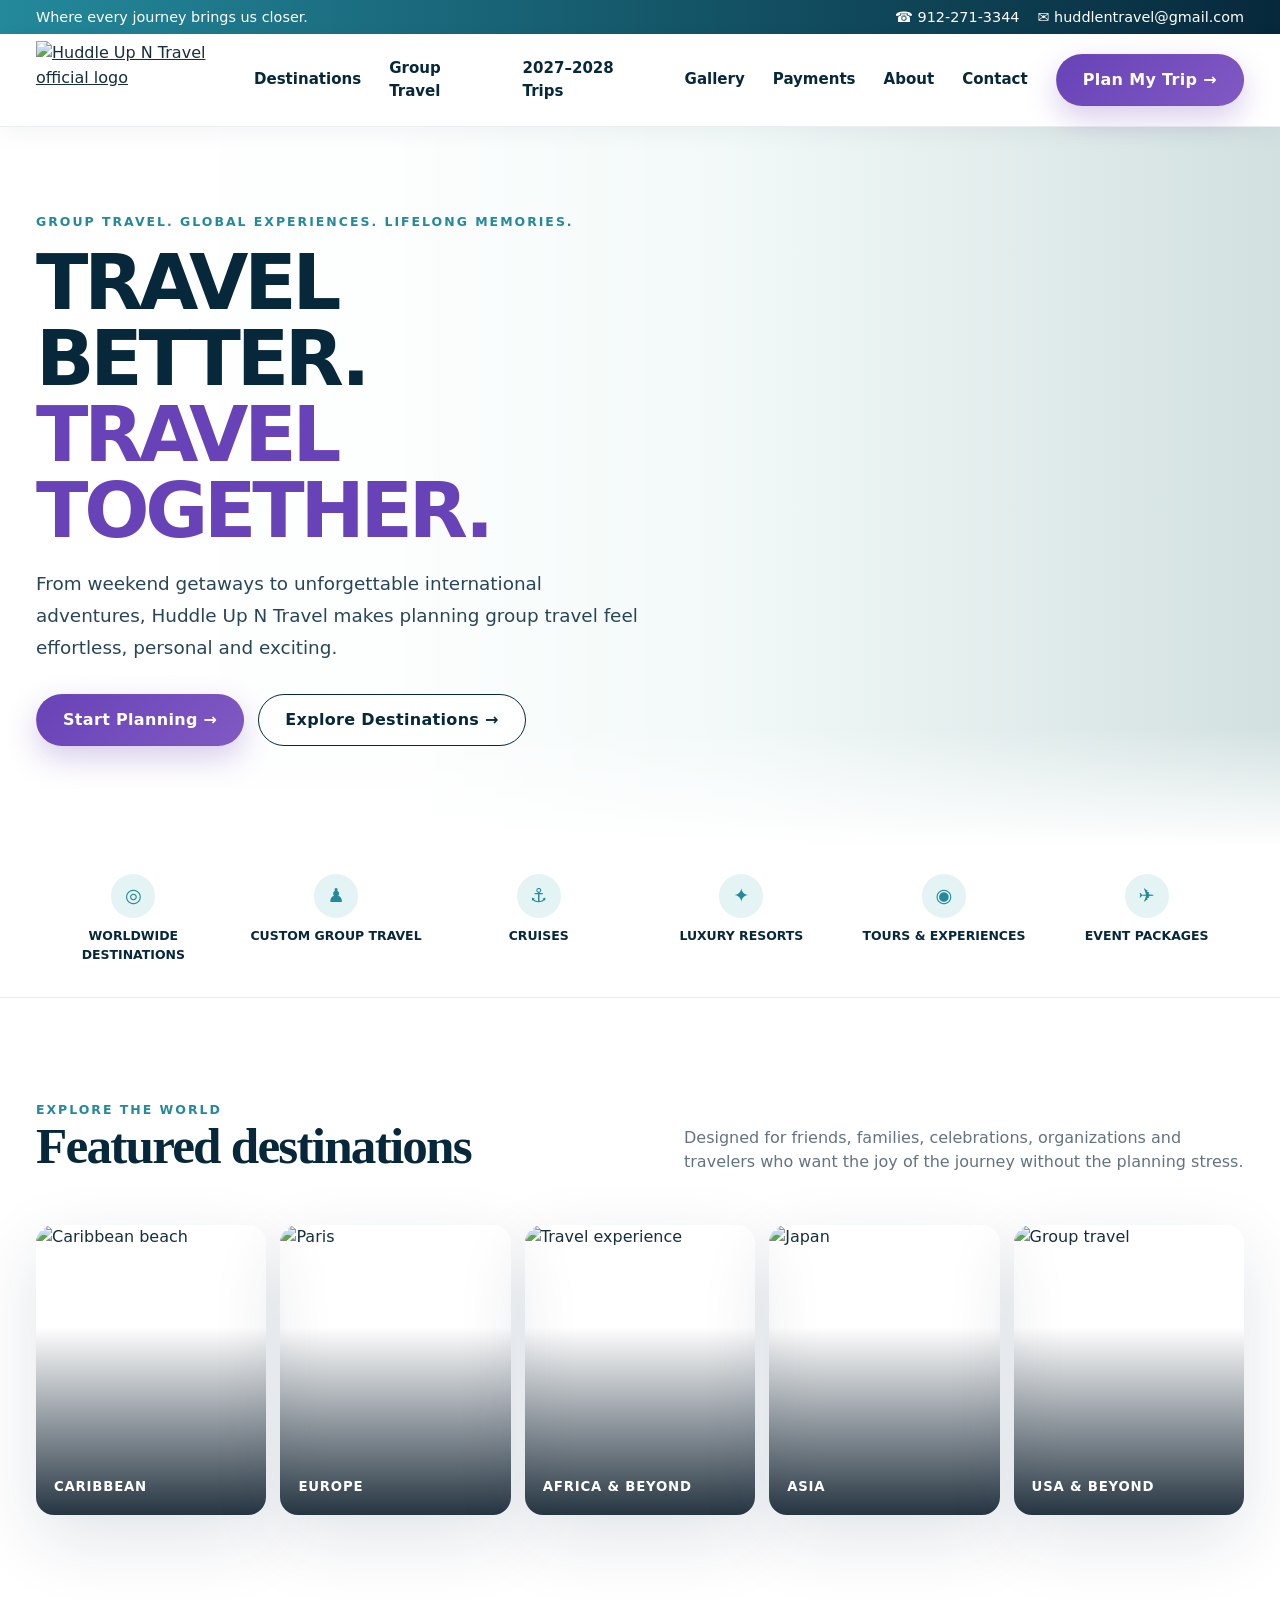
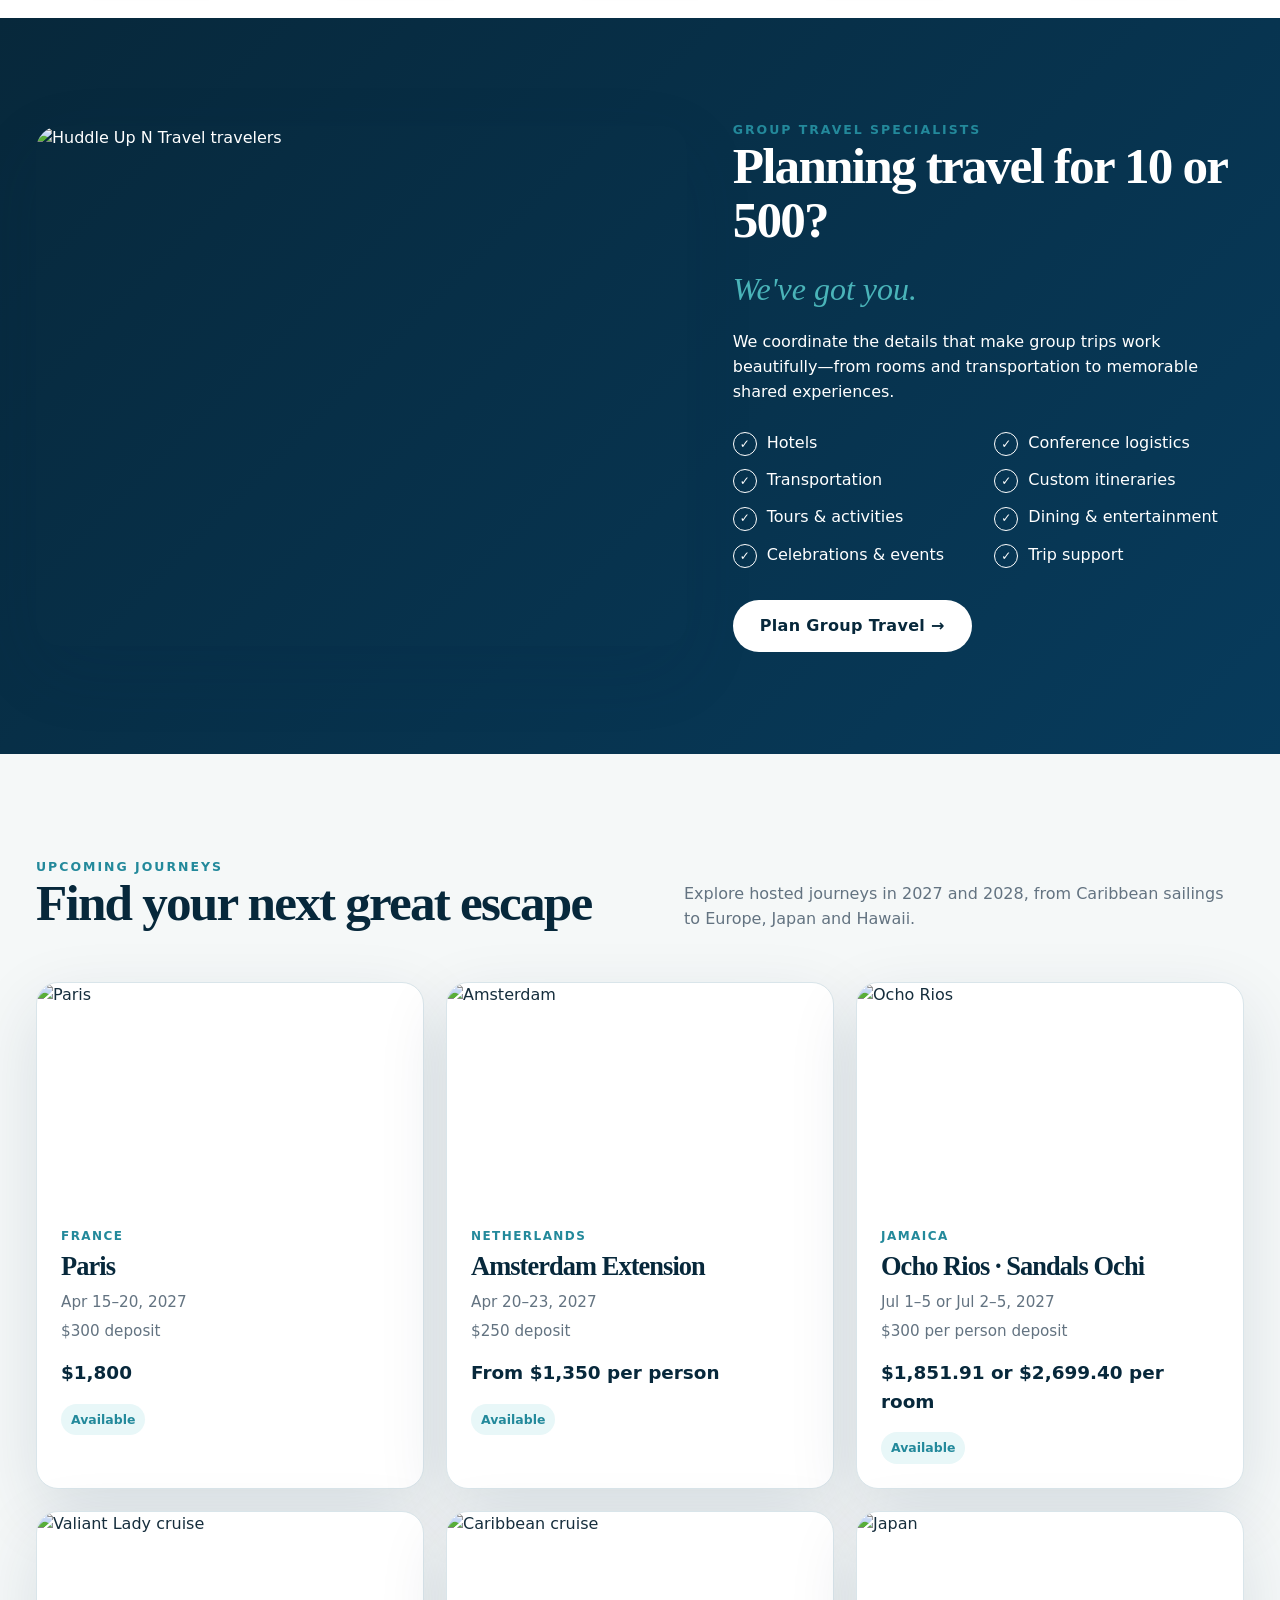
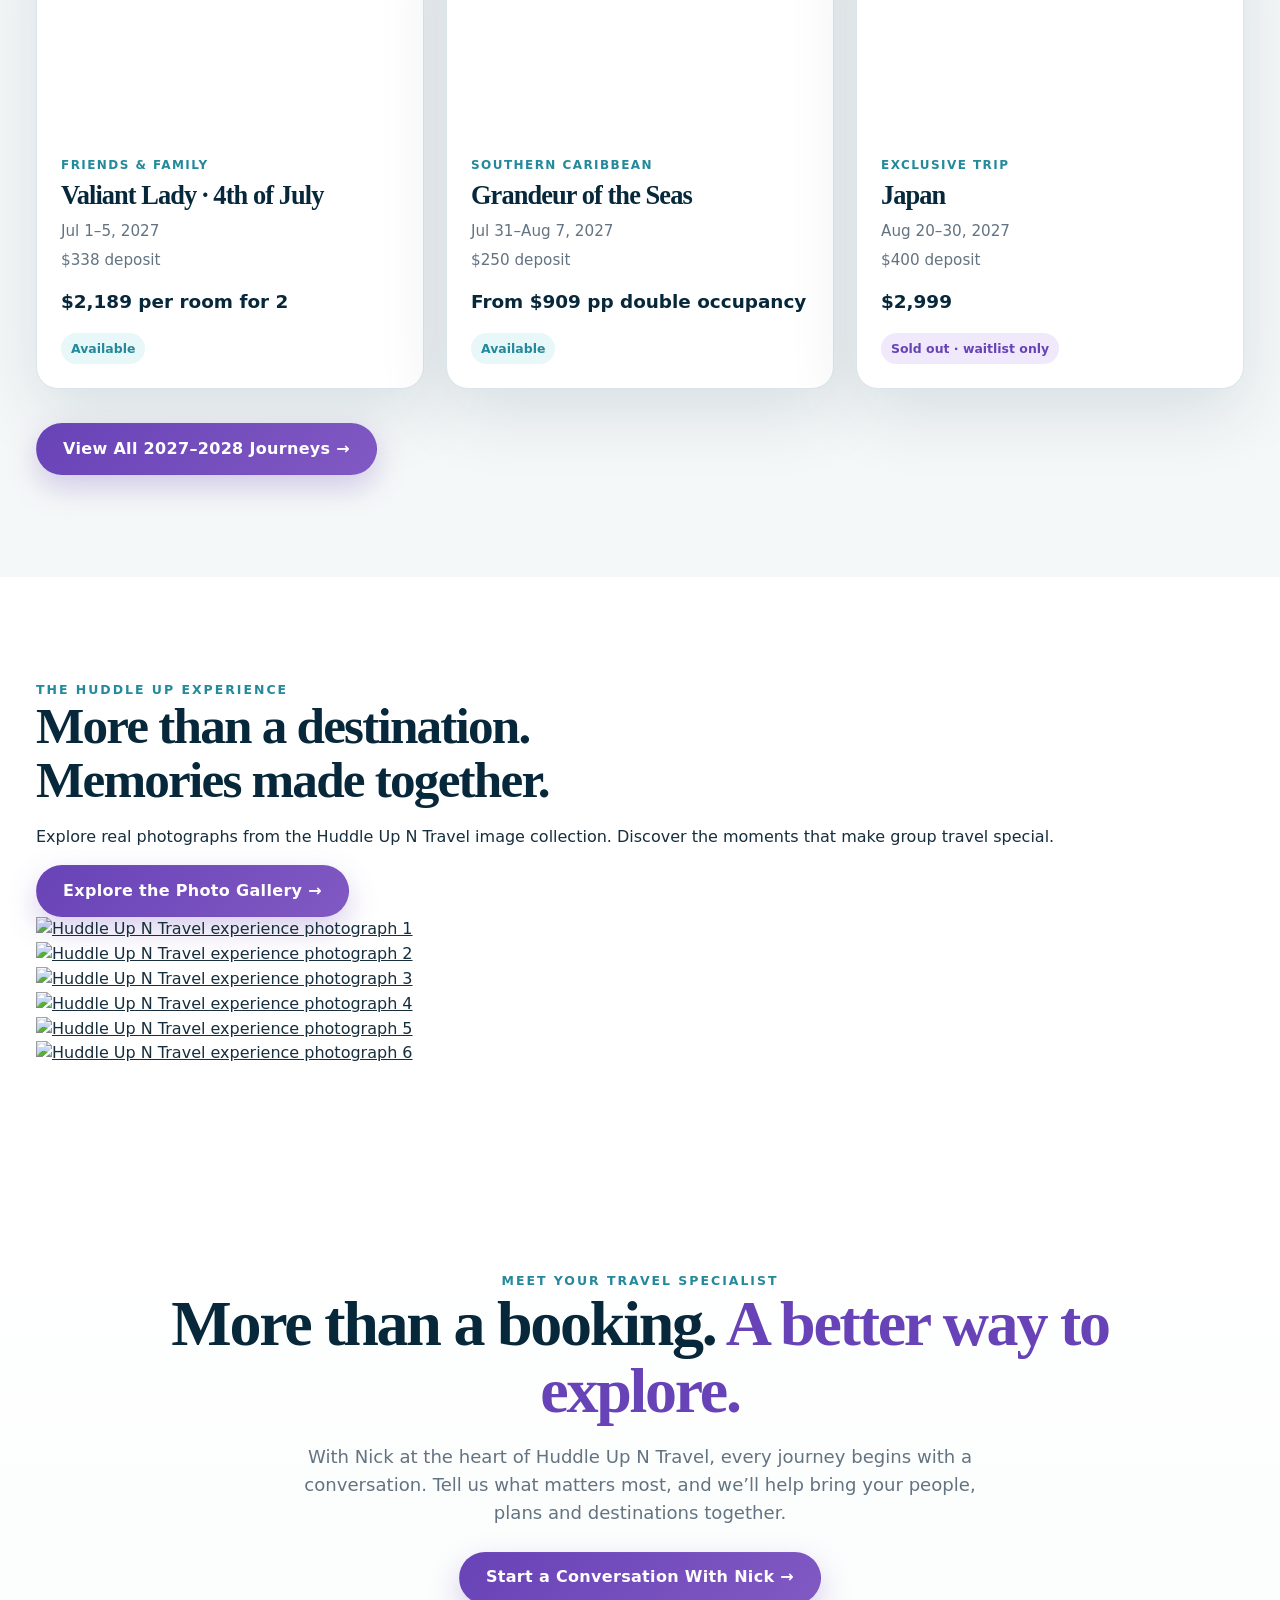
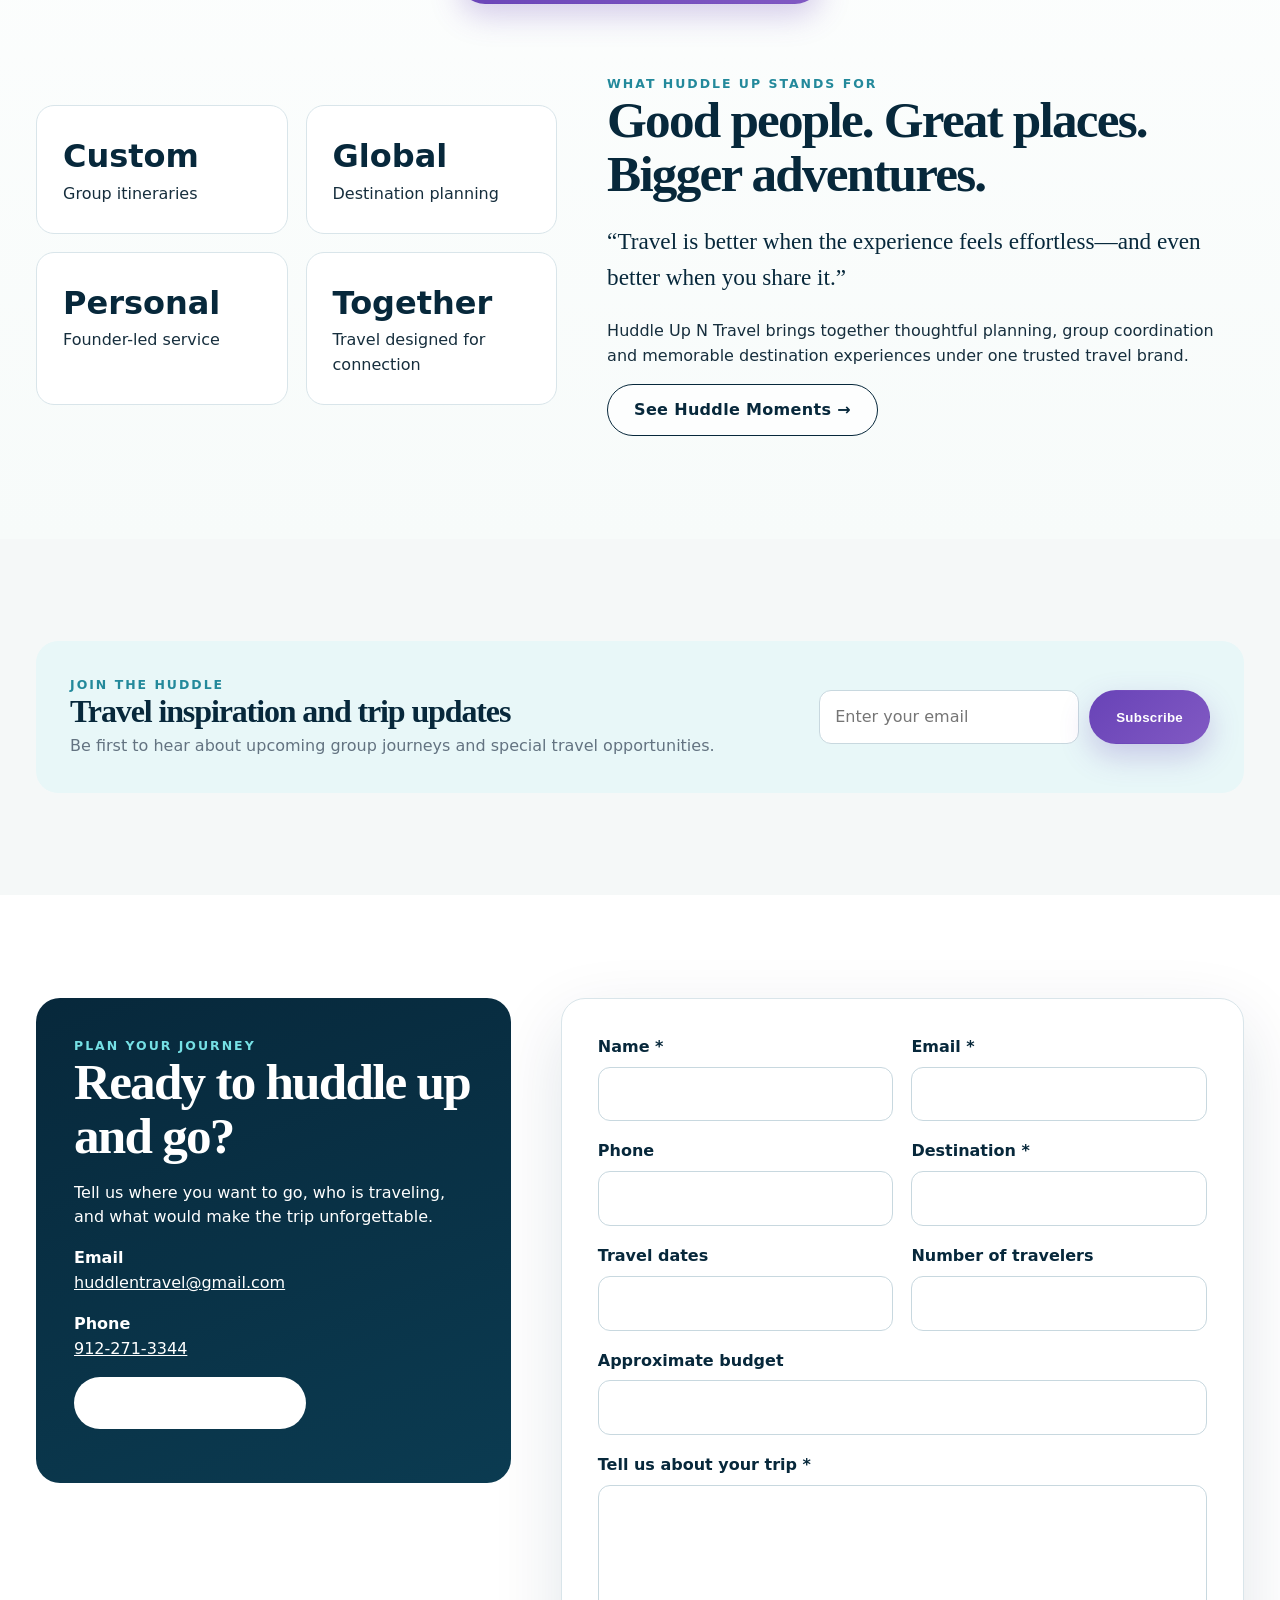
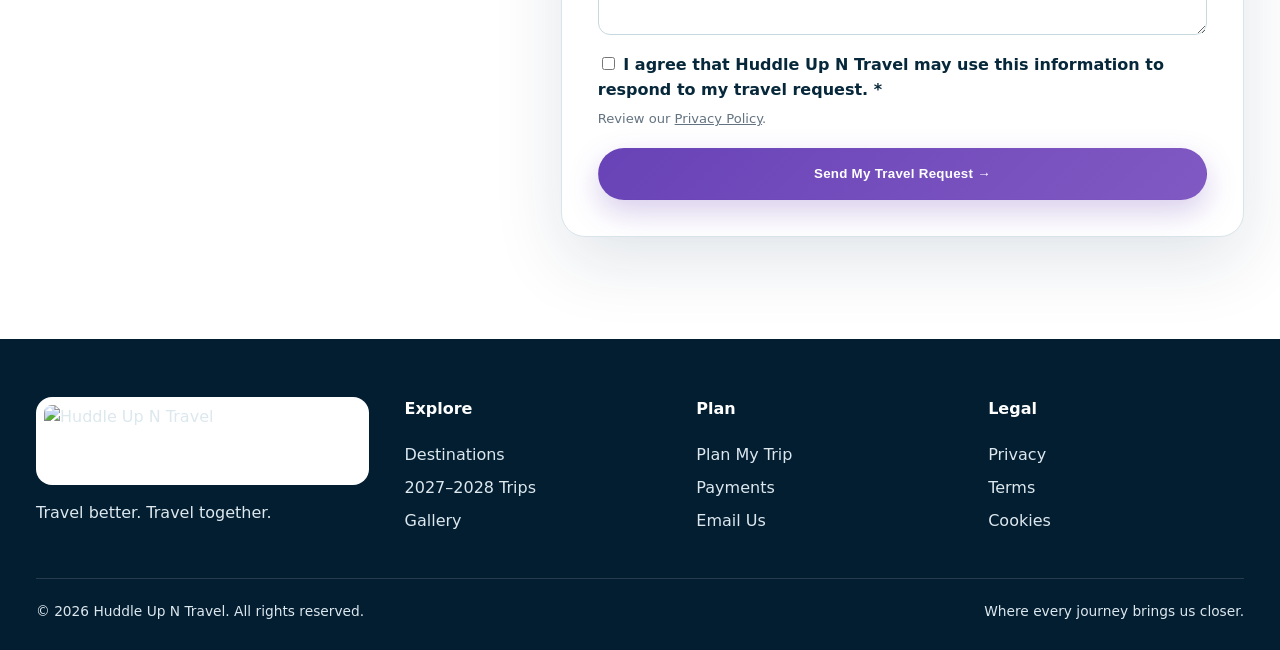
==== commit ba4e8741: "Add real-repository photography gallery preview to refreshed homepage" ====
--- a/index.html
+++ b/index.html
@@ -23,7 +23,7 @@
 <article class="trip-card reveal"><img src="https://raw.githubusercontent.com/ascendainow/Huddle-Up-N-Travel/main/images/Caribbean%20Cruise.png" alt="Caribbean cruise"><div class="trip-body"><div class="trip-kicker">Southern Caribbean</div><h3>Grandeur of the Seas</h3><div class="trip-meta"><span>Jul 31–Aug 7, 2027</span><span>$250 deposit</span></div><div class="trip-price">From $909 pp double occupancy</div><span class="status">Available</span></div></article>
 <article class="trip-card reveal"><img src="https://raw.githubusercontent.com/ascendainow/Huddle-Up-N-Travel/main/images/Japan.png" alt="Japan"><div class="trip-body"><div class="trip-kicker">Exclusive trip</div><h3>Japan</h3><div class="trip-meta"><span>Aug 20–30, 2027</span><span>$400 deposit</span></div><div class="trip-price">$2,999</div><span class="status waitlist">Sold out · waitlist only</span></div></article>
 </div><div style="margin-top:34px"><a class="btn btn-primary" href="trips.html">View All 2027–2028 Journeys →</a></div></div></section>
-<section class="section founder-section" id="about"><div class="container founder-intro reveal"><div class="eyebrow">Meet your travel specialist</div><h2>More than a booking. <em>A better way to explore.</em></h2><p>With Nick at the heart of Huddle Up N Travel, every journey begins with a conversation. Tell us what matters most, and we’ll help bring your people, plans and destinations together.</p><a class="btn btn-primary" href="#contact">Start a Conversation With Nick →</a></div><div class="container proof"><div class="metrics reveal"><div class="metric"><strong>Custom</strong><span>Group itineraries</span></div><div class="metric"><strong>Global</strong><span>Destination planning</span></div><div class="metric"><strong>Personal</strong><span>Founder-led service</span></div><div class="metric"><strong>Together</strong><span>Travel designed for connection</span></div></div><div class="reveal"><div class="eyebrow">What Huddle Up stands for</div><h2>Good people. Great places. Bigger adventures.</h2><p class="quote">“Travel is better when the experience feels effortless—and even better when you share it.”</p><p>Huddle Up N Travel brings together thoughtful planning, group coordination and memorable destination experiences under one trusted travel brand.</p><a class="btn btn-outline" href="gallery.html">See Huddle Moments →</a></div></div></section>
+<section class="section experience-preview" id="experiences"><div class="container"><div class="experience-heading"><div><div class="eyebrow">THE HUDDLE UP EXPERIENCE</div><h2>More than a destination.<br><span>Memories made together.</span></h2><p>Explore real photographs from the Huddle Up N Travel image collection. Discover the moments that make group travel special.</p><a class="btn btn-primary" href="gallery.html">Explore the Photo Gallery →</a></div><div class="experience-preview-grid"><a href="gallery.html" aria-label="Explore Huddle Up travel photo gallery"><img loading="lazy" decoding="async" src="https://raw.githubusercontent.com/ascendainow/Huddle-Up-N-Travel/main/images/IMG_0755.png" alt="Huddle Up N Travel experience photograph 1"></a><a href="gallery.html" aria-label="Explore Huddle Up travel photo gallery"><img loading="lazy" decoding="async" src="https://raw.githubusercontent.com/ascendainow/Huddle-Up-N-Travel/main/images/IMG_0763.png" alt="Huddle Up N Travel experience photograph 2"></a><a href="gallery.html" aria-label="Explore Huddle Up travel photo gallery"><img loading="lazy" decoding="async" src="https://raw.githubusercontent.com/ascendainow/Huddle-Up-N-Travel/main/images/IMG_0795.png" alt="Huddle Up N Travel experience photograph 3"></a><a href="gallery.html" aria-label="Explore Huddle Up travel photo gallery"><img loading="lazy" decoding="async" src="https://raw.githubusercontent.com/ascendainow/Huddle-Up-N-Travel/main/images/IMG_0817.png" alt="Huddle Up N Travel experience photograph 4"></a><a href="gallery.html" aria-label="Explore Huddle Up travel photo gallery"><img loading="lazy" decoding="async" src="https://raw.githubusercontent.com/ascendainow/Huddle-Up-N-Travel/main/images/IMG_1027.png" alt="Huddle Up N Travel experience photograph 5"></a><a href="gallery.html" aria-label="Explore Huddle Up travel photo gallery"><img loading="lazy" decoding="async" src="https://raw.githubusercontent.com/ascendainow/Huddle-Up-N-Travel/main/images/IMG_2708.png" alt="Huddle Up N Travel experience photograph 6"></a></div></div></div></section><section class="section founder-section" id="about"><div class="container founder-intro reveal"><div class="eyebrow">Meet your travel specialist</div><h2>More than a booking. <em>A better way to explore.</em></h2><p>With Nick at the heart of Huddle Up N Travel, every journey begins with a conversation. Tell us what matters most, and we’ll help bring your people, plans and destinations together.</p><a class="btn btn-primary" href="#contact">Start a Conversation With Nick →</a></div><div class="container proof"><div class="metrics reveal"><div class="metric"><strong>Custom</strong><span>Group itineraries</span></div><div class="metric"><strong>Global</strong><span>Destination planning</span></div><div class="metric"><strong>Personal</strong><span>Founder-led service</span></div><div class="metric"><strong>Together</strong><span>Travel designed for connection</span></div></div><div class="reveal"><div class="eyebrow">What Huddle Up stands for</div><h2>Good people. Great places. Bigger adventures.</h2><p class="quote">“Travel is better when the experience feels effortless—and even better when you share it.”</p><p>Huddle Up N Travel brings together thoughtful planning, group coordination and memorable destination experiences under one trusted travel brand.</p><a class="btn btn-outline" href="gallery.html">See Huddle Moments →</a></div></div></section>
 <section class="section section-soft"><div class="container"><div class="newsletter reveal"><div><div class="eyebrow">Join the Huddle</div><h3 style="font-size:2rem;margin-bottom:6px">Travel inspiration and trip updates</h3><p style="margin:0;color:var(--muted)">Be first to hear about upcoming group journeys and special travel opportunities.</p></div><form name="newsletter" method="POST" data-netlify="true" netlify-honeypot="bot-field" action="/thank-you"><input type="hidden" name="form-name" value="newsletter"><p hidden><label>Don't fill this out: <input name="bot-field"></label></p><input type="email" name="email" placeholder="Enter your email" required><button class="btn btn-primary" type="submit">Subscribe</button></form></div></div></section>
 <section class="section" id="contact"><div class="container contact-wrap"><aside class="contact-card reveal"><div class="eyebrow" style="color:#75e0e5">Plan your journey</div><h2>Ready to huddle up and go?</h2><p>Tell us where you want to go, who is traveling, and what would make the trip unforgettable.</p><p><strong>Email</strong><br><a href="mailto:huddlentravel@gmail.com">huddlentravel@gmail.com</a></p><p><strong>Phone</strong><br><a href="tel:19122713344">912-271-3344</a></p><p><a class="btn btn-light" href="payments.html">Payments Center →</a></p></aside><div class="form-card reveal"><form name="plan-my-trip" method="POST" data-netlify="true" netlify-honeypot="bot-field" action="/thank-you"><input type="hidden" name="form-name" value="plan-my-trip"><p hidden><label>Don't fill this out: <input name="bot-field"></label></p><div class="form-grid"><div class="field"><label for="name">Name *</label><input id="name" name="name" required></div><div class="field"><label for="email">Email *</label><input id="email" name="email" type="email" required></div><div class="field"><label for="phone">Phone</label><input id="phone" name="phone" type="tel"></div><div class="field"><label for="destination">Destination *</label><input id="destination" name="destination" required></div><div class="field"><label for="dates">Travel dates</label><input id="dates" name="travel-dates"></div><div class="field"><label for="travelers">Number of travelers</label><input id="travelers" name="travelers" type="number" min="1"></div><div class="field full"><label for="budget">Approximate budget</label><input id="budget" name="budget"></div><div class="field full"><label for="details">Tell us about your trip *</label><textarea id="details" name="trip-details" required></textarea></div><div class="field full"><label><input style="width:auto" type="checkbox" name="privacy-acknowledgement" required> I agree that Huddle Up N Travel may use this information to respond to my travel request. *</label><div class="fine">Review our <a href="privacy.html">Privacy Policy</a>.</div></div><div class="field full"><button class="btn btn-primary" type="submit">Send My Travel Request →</button></div></div></form></div></div></section>
 </main>
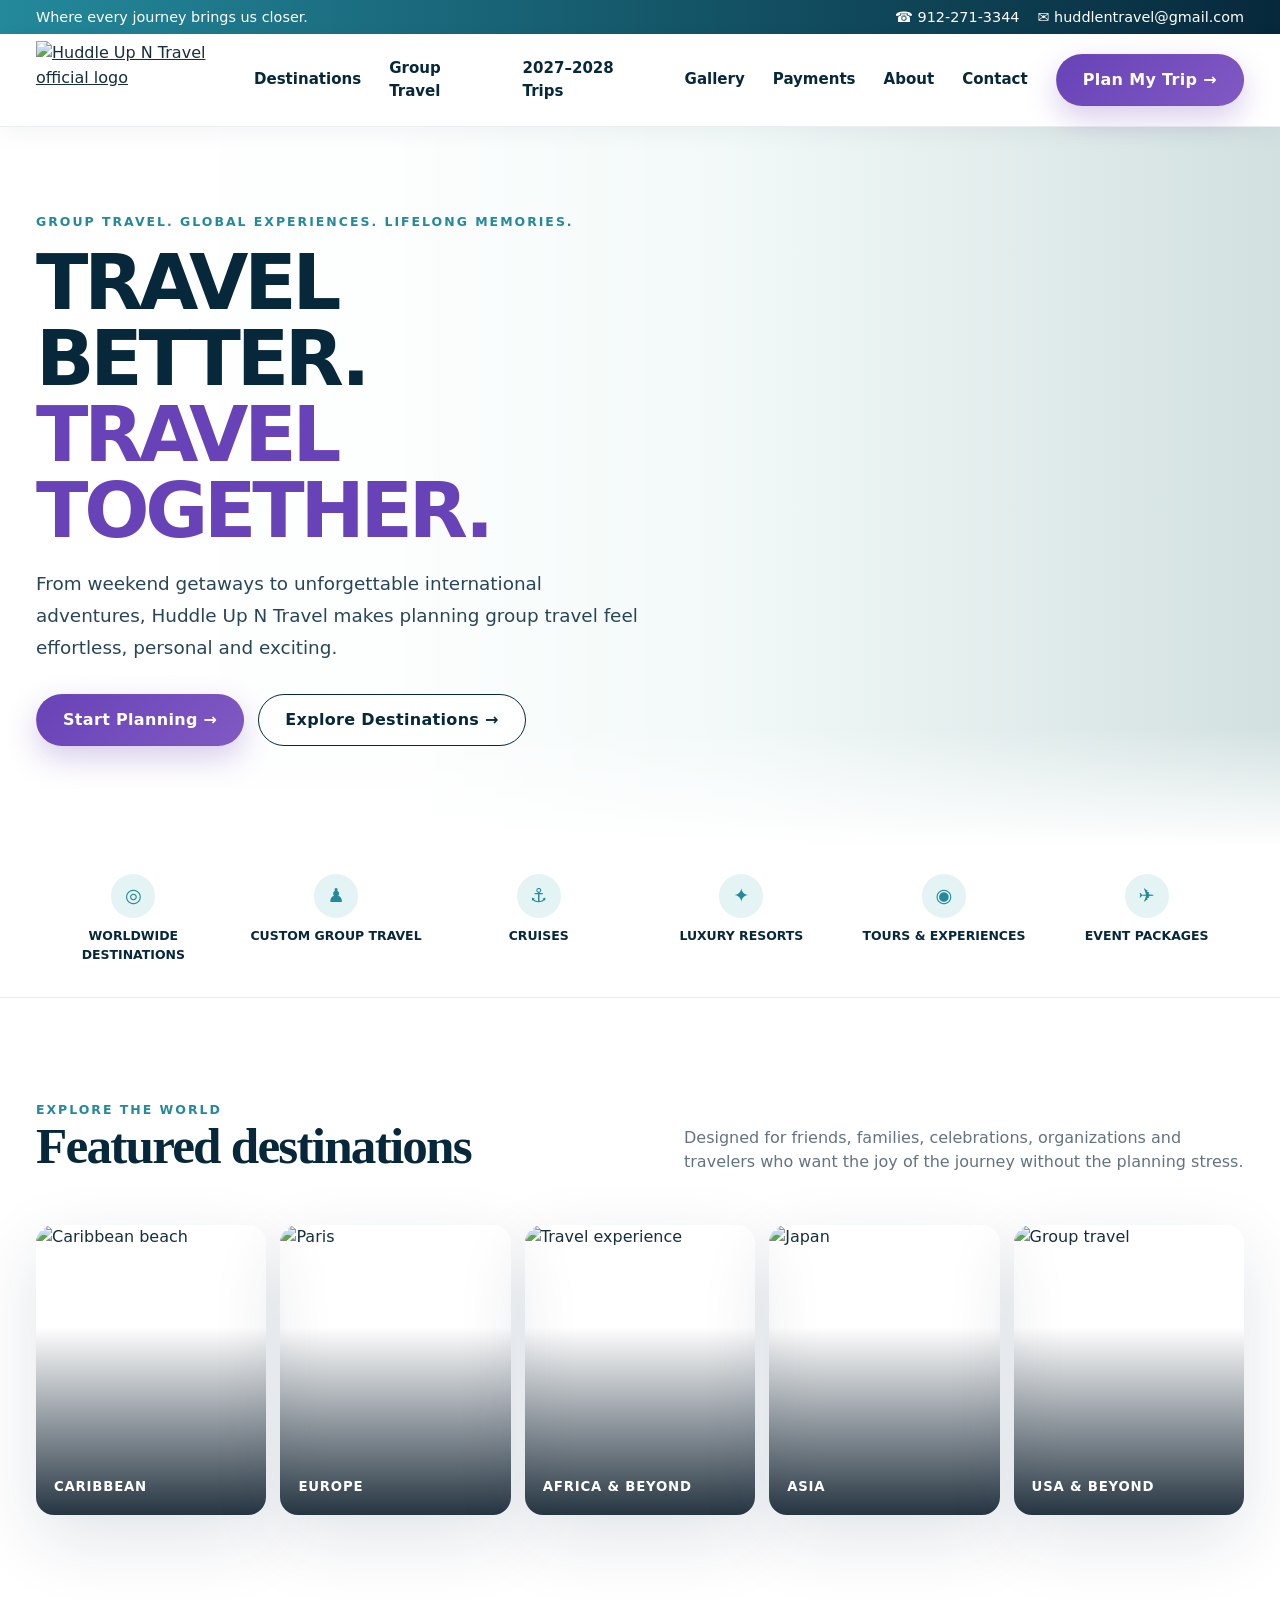
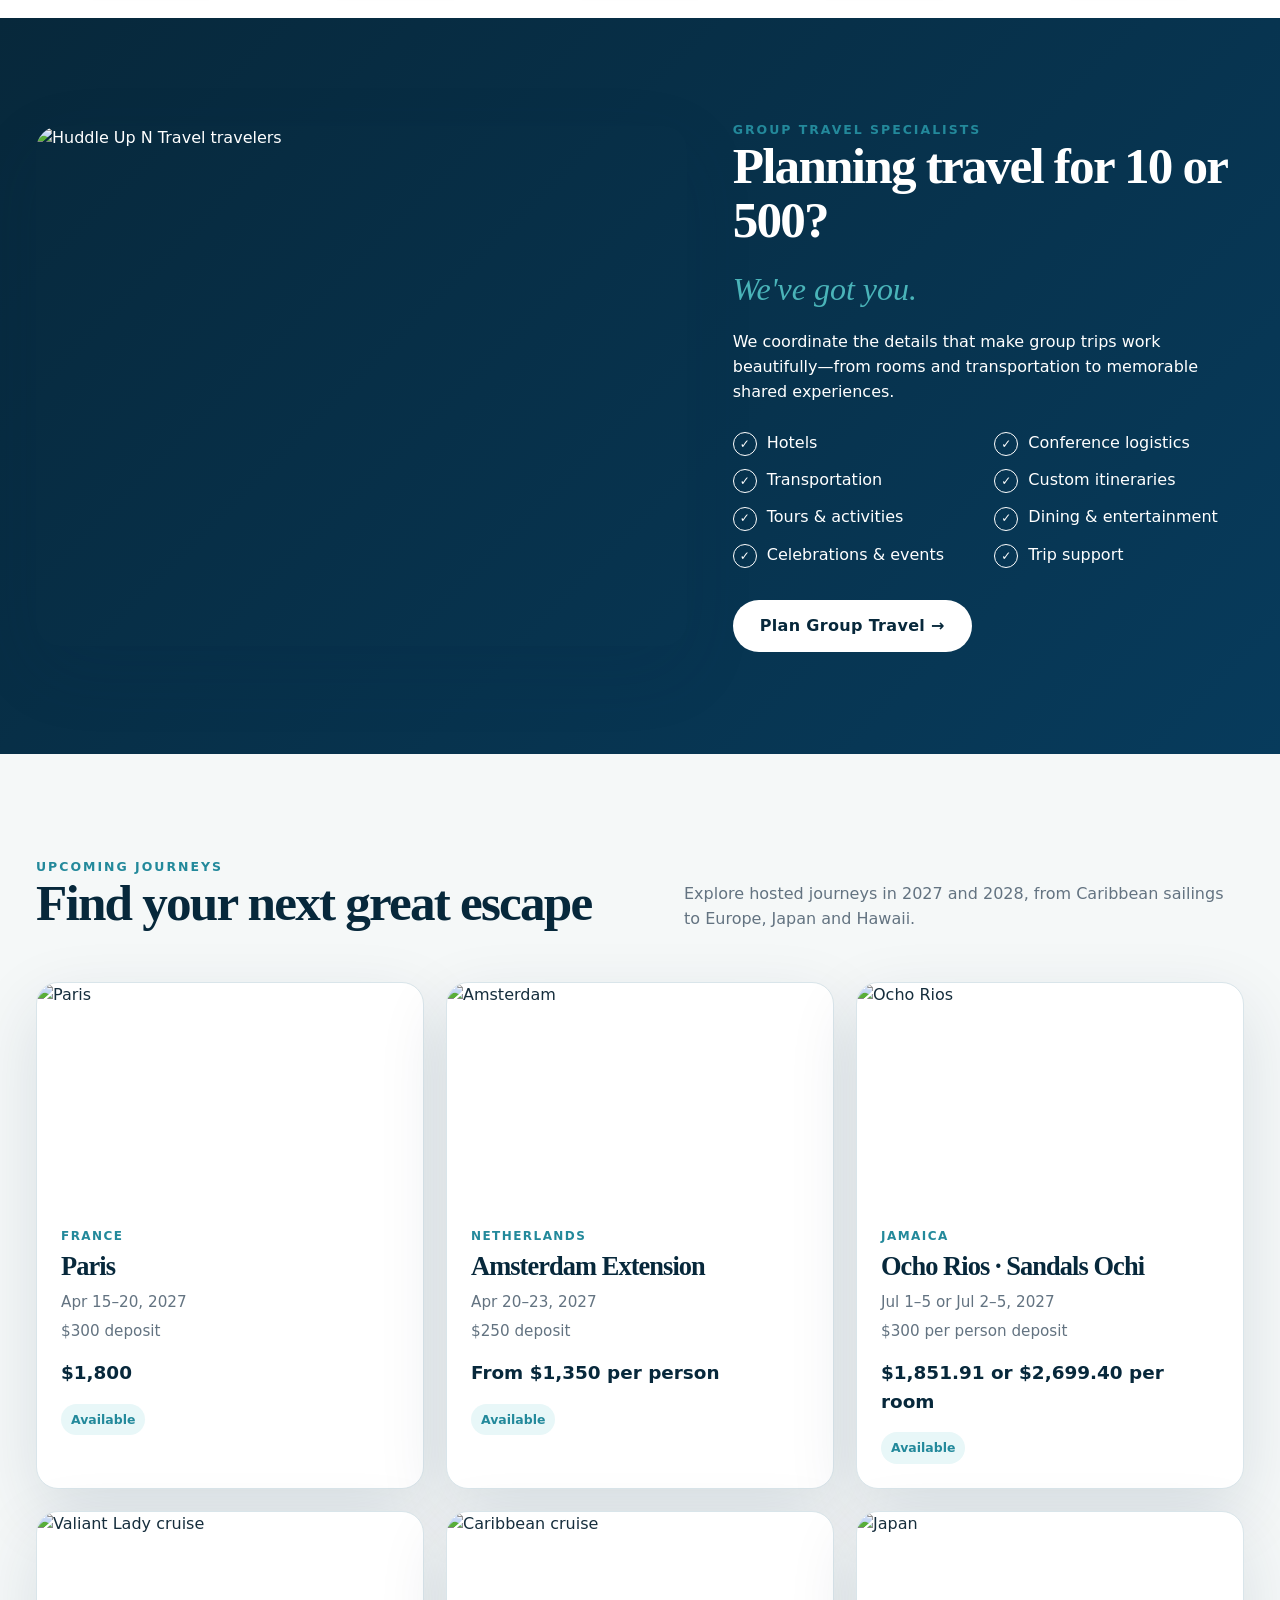
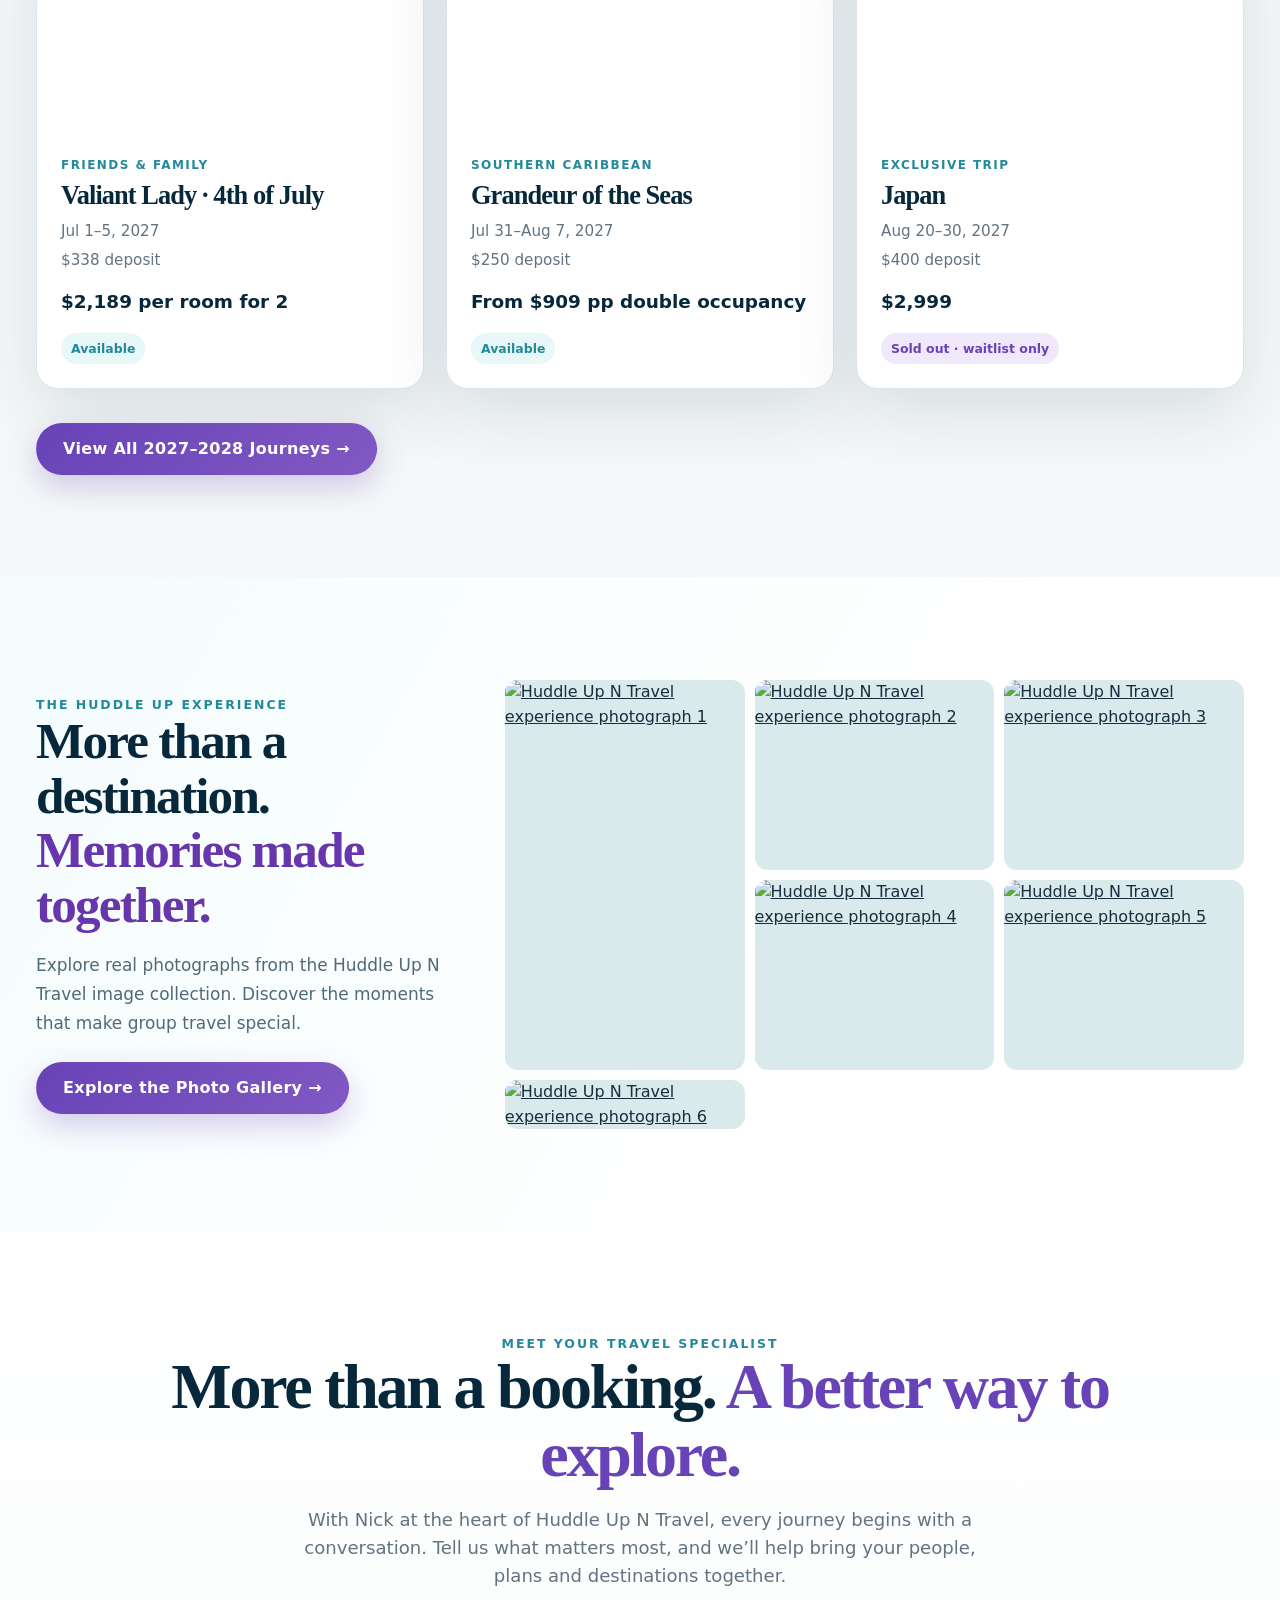
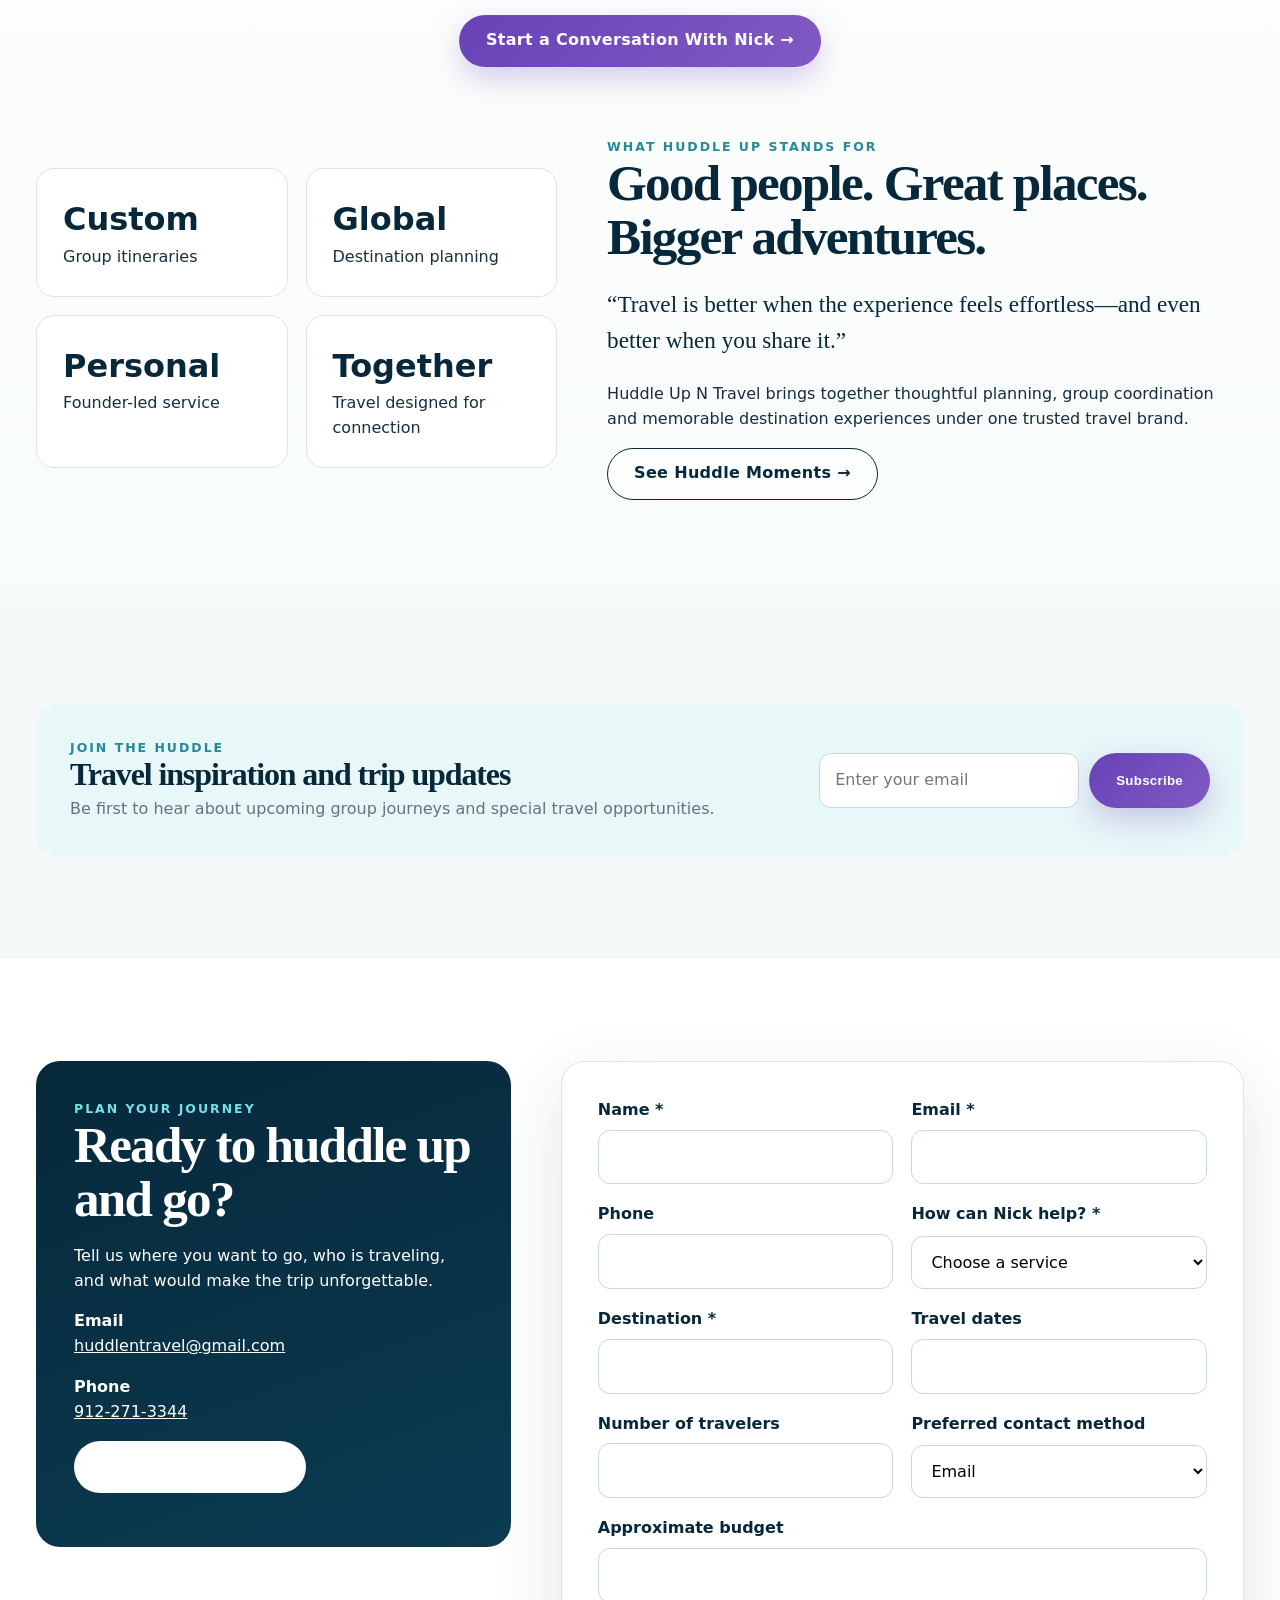
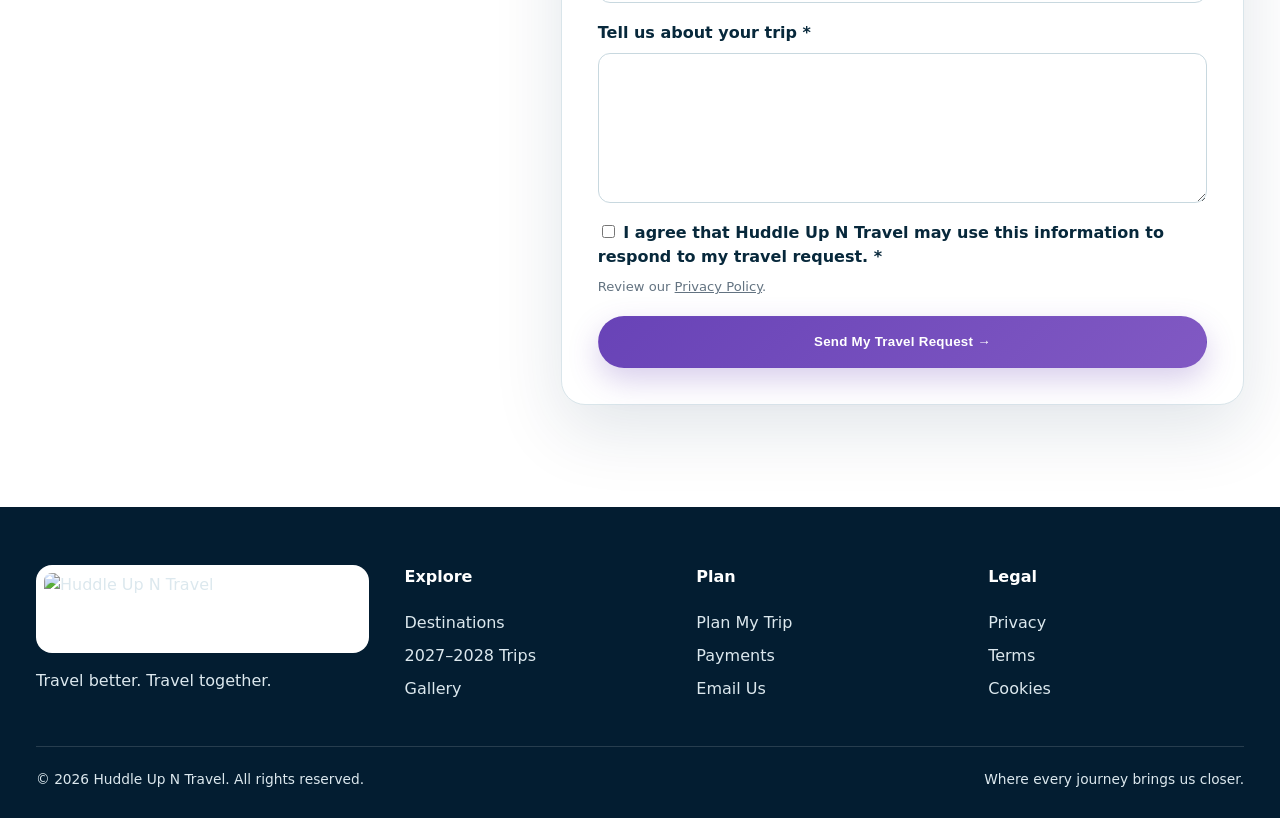
==== commit 4c6c0976: "Expand Netlify travel inquiry form with service selection and contact preference" ====
--- a/index.html
+++ b/index.html
@@ -25,7 +25,7 @@
 </div><div style="margin-top:34px"><a class="btn btn-primary" href="trips.html">View All 2027–2028 Journeys →</a></div></div></section>
 <section class="section experience-preview" id="experiences"><div class="container"><div class="experience-heading"><div><div class="eyebrow">THE HUDDLE UP EXPERIENCE</div><h2>More than a destination.<br><span>Memories made together.</span></h2><p>Explore real photographs from the Huddle Up N Travel image collection. Discover the moments that make group travel special.</p><a class="btn btn-primary" href="gallery.html">Explore the Photo Gallery →</a></div><div class="experience-preview-grid"><a href="gallery.html" aria-label="Explore Huddle Up travel photo gallery"><img loading="lazy" decoding="async" src="https://raw.githubusercontent.com/ascendainow/Huddle-Up-N-Travel/main/images/IMG_0755.png" alt="Huddle Up N Travel experience photograph 1"></a><a href="gallery.html" aria-label="Explore Huddle Up travel photo gallery"><img loading="lazy" decoding="async" src="https://raw.githubusercontent.com/ascendainow/Huddle-Up-N-Travel/main/images/IMG_0763.png" alt="Huddle Up N Travel experience photograph 2"></a><a href="gallery.html" aria-label="Explore Huddle Up travel photo gallery"><img loading="lazy" decoding="async" src="https://raw.githubusercontent.com/ascendainow/Huddle-Up-N-Travel/main/images/IMG_0795.png" alt="Huddle Up N Travel experience photograph 3"></a><a href="gallery.html" aria-label="Explore Huddle Up travel photo gallery"><img loading="lazy" decoding="async" src="https://raw.githubusercontent.com/ascendainow/Huddle-Up-N-Travel/main/images/IMG_0817.png" alt="Huddle Up N Travel experience photograph 4"></a><a href="gallery.html" aria-label="Explore Huddle Up travel photo gallery"><img loading="lazy" decoding="async" src="https://raw.githubusercontent.com/ascendainow/Huddle-Up-N-Travel/main/images/IMG_1027.png" alt="Huddle Up N Travel experience photograph 5"></a><a href="gallery.html" aria-label="Explore Huddle Up travel photo gallery"><img loading="lazy" decoding="async" src="https://raw.githubusercontent.com/ascendainow/Huddle-Up-N-Travel/main/images/IMG_2708.png" alt="Huddle Up N Travel experience photograph 6"></a></div></div></div></section><section class="section founder-section" id="about"><div class="container founder-intro reveal"><div class="eyebrow">Meet your travel specialist</div><h2>More than a booking. <em>A better way to explore.</em></h2><p>With Nick at the heart of Huddle Up N Travel, every journey begins with a conversation. Tell us what matters most, and we’ll help bring your people, plans and destinations together.</p><a class="btn btn-primary" href="#contact">Start a Conversation With Nick →</a></div><div class="container proof"><div class="metrics reveal"><div class="metric"><strong>Custom</strong><span>Group itineraries</span></div><div class="metric"><strong>Global</strong><span>Destination planning</span></div><div class="metric"><strong>Personal</strong><span>Founder-led service</span></div><div class="metric"><strong>Together</strong><span>Travel designed for connection</span></div></div><div class="reveal"><div class="eyebrow">What Huddle Up stands for</div><h2>Good people. Great places. Bigger adventures.</h2><p class="quote">“Travel is better when the experience feels effortless—and even better when you share it.”</p><p>Huddle Up N Travel brings together thoughtful planning, group coordination and memorable destination experiences under one trusted travel brand.</p><a class="btn btn-outline" href="gallery.html">See Huddle Moments →</a></div></div></section>
 <section class="section section-soft"><div class="container"><div class="newsletter reveal"><div><div class="eyebrow">Join the Huddle</div><h3 style="font-size:2rem;margin-bottom:6px">Travel inspiration and trip updates</h3><p style="margin:0;color:var(--muted)">Be first to hear about upcoming group journeys and special travel opportunities.</p></div><form name="newsletter" method="POST" data-netlify="true" netlify-honeypot="bot-field" action="/thank-you"><input type="hidden" name="form-name" value="newsletter"><p hidden><label>Don't fill this out: <input name="bot-field"></label></p><input type="email" name="email" placeholder="Enter your email" required><button class="btn btn-primary" type="submit">Subscribe</button></form></div></div></section>
-<section class="section" id="contact"><div class="container contact-wrap"><aside class="contact-card reveal"><div class="eyebrow" style="color:#75e0e5">Plan your journey</div><h2>Ready to huddle up and go?</h2><p>Tell us where you want to go, who is traveling, and what would make the trip unforgettable.</p><p><strong>Email</strong><br><a href="mailto:huddlentravel@gmail.com">huddlentravel@gmail.com</a></p><p><strong>Phone</strong><br><a href="tel:19122713344">912-271-3344</a></p><p><a class="btn btn-light" href="payments.html">Payments Center →</a></p></aside><div class="form-card reveal"><form name="plan-my-trip" method="POST" data-netlify="true" netlify-honeypot="bot-field" action="/thank-you"><input type="hidden" name="form-name" value="plan-my-trip"><p hidden><label>Don't fill this out: <input name="bot-field"></label></p><div class="form-grid"><div class="field"><label for="name">Name *</label><input id="name" name="name" required></div><div class="field"><label for="email">Email *</label><input id="email" name="email" type="email" required></div><div class="field"><label for="phone">Phone</label><input id="phone" name="phone" type="tel"></div><div class="field"><label for="destination">Destination *</label><input id="destination" name="destination" required></div><div class="field"><label for="dates">Travel dates</label><input id="dates" name="travel-dates"></div><div class="field"><label for="travelers">Number of travelers</label><input id="travelers" name="travelers" type="number" min="1"></div><div class="field full"><label for="budget">Approximate budget</label><input id="budget" name="budget"></div><div class="field full"><label for="details">Tell us about your trip *</label><textarea id="details" name="trip-details" required></textarea></div><div class="field full"><label><input style="width:auto" type="checkbox" name="privacy-acknowledgement" required> I agree that Huddle Up N Travel may use this information to respond to my travel request. *</label><div class="fine">Review our <a href="privacy.html">Privacy Policy</a>.</div></div><div class="field full"><button class="btn btn-primary" type="submit">Send My Travel Request →</button></div></div></form></div></div></section>
+<section class="section" id="contact"><div class="container contact-wrap"><aside class="contact-card reveal"><div class="eyebrow" style="color:#75e0e5">Plan your journey</div><h2>Ready to huddle up and go?</h2><p>Tell us where you want to go, who is traveling, and what would make the trip unforgettable.</p><p><strong>Email</strong><br><a href="mailto:huddlentravel@gmail.com">huddlentravel@gmail.com</a></p><p><strong>Phone</strong><br><a href="tel:19122713344">912-271-3344</a></p><p><a class="btn btn-light" href="payments.html">Payments Center →</a></p></aside><div class="form-card reveal"><form name="plan-my-trip" method="POST" data-netlify="true" netlify-honeypot="bot-field" action="/thank-you"><input type="hidden" name="form-name" value="plan-my-trip"><input type="hidden" name="subject" value="New Huddle Up travel inquiry — %{formName}"><p hidden><label>Don't fill this out: <input name="bot-field"></label></p><div class="form-grid"><div class="field"><label for="name">Name *</label><input id="name" name="name" required></div><div class="field"><label for="email">Email *</label><input id="email" name="email" type="email" required></div><div class="field"><label for="phone">Phone</label><input id="phone" name="phone" type="tel"></div><div class="field"><label for="service-type">How can Nick help? *</label><select id="service-type" name="service-type" required><option value="">Choose a service</option><option>Group Travel Planning</option><option>Cruise Vacation</option><option>All-Inclusive Resort</option><option>Family Reunion</option><option>Destination Wedding or Celebration</option><option>Corporate or Organization Travel</option><option>Join an Upcoming Group Trip</option><option>Custom Vacation</option></select></div><div class="field"><label for="destination">Destination *</label><input id="destination" name="destination" required></div><div class="field"><label for="dates">Travel dates</label><input id="dates" name="travel-dates"></div><div class="field"><label for="travelers">Number of travelers</label><input id="travelers" name="travelers" type="number" min="1"></div><div class="field"><label for="preferred-contact">Preferred contact method</label><select id="preferred-contact" name="preferred-contact"><option>Email</option><option>Phone</option></select></div><div class="field full"><label for="budget">Approximate budget</label><input id="budget" name="budget"></div><div class="field full"><label for="details">Tell us about your trip *</label><textarea id="details" name="trip-details" required></textarea></div><div class="field full"><label><input style="width:auto" type="checkbox" name="privacy-acknowledgement" required> I agree that Huddle Up N Travel may use this information to respond to my travel request. *</label><div class="fine">Review our <a href="privacy.html">Privacy Policy</a>.</div></div><div class="field full"><button class="btn btn-primary" type="submit">Send My Travel Request →</button></div></div></form></div></div></section>
 </main>
 <footer class="site-footer"><div class="container"><div class="footer-grid"><div class="footer-brand"><img src="https://raw.githubusercontent.com/ascendainow/Huddle-Up-N-Travel/main/images/huddle-up-n-travel-logo.png" alt="Huddle Up N Travel"><p>Travel better. Travel together.</p></div><div><h4>Explore</h4><a href="#destinations">Destinations</a><a href="trips.html">2027–2028 Trips</a><a href="gallery.html">Gallery</a></div><div><h4>Plan</h4><a href="#contact">Plan My Trip</a><a href="payments.html">Payments</a><a href="mailto:huddlentravel@gmail.com">Email Us</a></div><div><h4>Legal</h4><a href="privacy.html">Privacy</a><a href="terms.html">Terms</a><a href="cookies.html">Cookies</a></div></div><div class="footer-bottom"><span>© <span data-year></span> Huddle Up N Travel. All rights reserved.</span><span>Where every journey brings us closer.</span></div></div></footer>
 <script src="js/site.js"></script>
--- a/css/site.css
+++ b/css/site.css
@@ -51,3 +51,18 @@
 a:focus-visible,button:focus-visible,input:focus-visible,textarea:focus-visible{outline:3px solid var(--teal);outline-offset:3px}
 @media(max-width:800px){.hero,.hero-inner{min-height:auto}.hero-inner{padding-top:64px}.hero-copy{padding-bottom:25px}.hero-person{max-width:470px}.signature-card{right:0}.founder-intro{margin-bottom:40px}}
 @media(prefers-reduced-motion:reduce){html{scroll-behavior:auto}*,*:before,*:after{animation-duration:.01ms!important;transition-duration:.01ms!important}}
+
+
+/* Experience gallery preview */
+.experience-preview{background:linear-gradient(120deg,#f4fcfd,#fff 65%)}
+.experience-heading{display:grid;grid-template-columns:minmax(280px,.85fr) minmax(0,1.5fr);gap:50px;align-items:center}
+.experience-heading h2{font-size:clamp(2.5rem,4vw,4.6rem);line-height:1.07}
+.experience-heading h2 span{color:#6736ac}
+.experience-heading p{color:#506a78;font-size:1.06rem;line-height:1.7;max-width:470px;margin:18px 0 25px}
+.experience-preview-grid{display:grid;grid-template-columns:repeat(3,1fr);grid-template-rows:repeat(2,190px);gap:10px}
+.experience-preview-grid a{display:block;overflow:hidden;border-radius:13px;background:#d9e9ec}
+.experience-preview-grid a:first-child{grid-row:span 2}
+.experience-preview-grid img{width:100%;height:100%;object-fit:cover;transition:transform .35s}
+.experience-preview-grid a:hover img{transform:scale(1.07)}
+@media(max-width:900px){.experience-heading{grid-template-columns:1fr;gap:28px}.experience-preview-grid{grid-template-rows:repeat(2,170px)}}
+@media(max-width:540px){.experience-preview-grid{grid-template-columns:repeat(2,1fr);grid-template-rows:repeat(3,135px)}.experience-preview-grid a:first-child{grid-row:auto}}
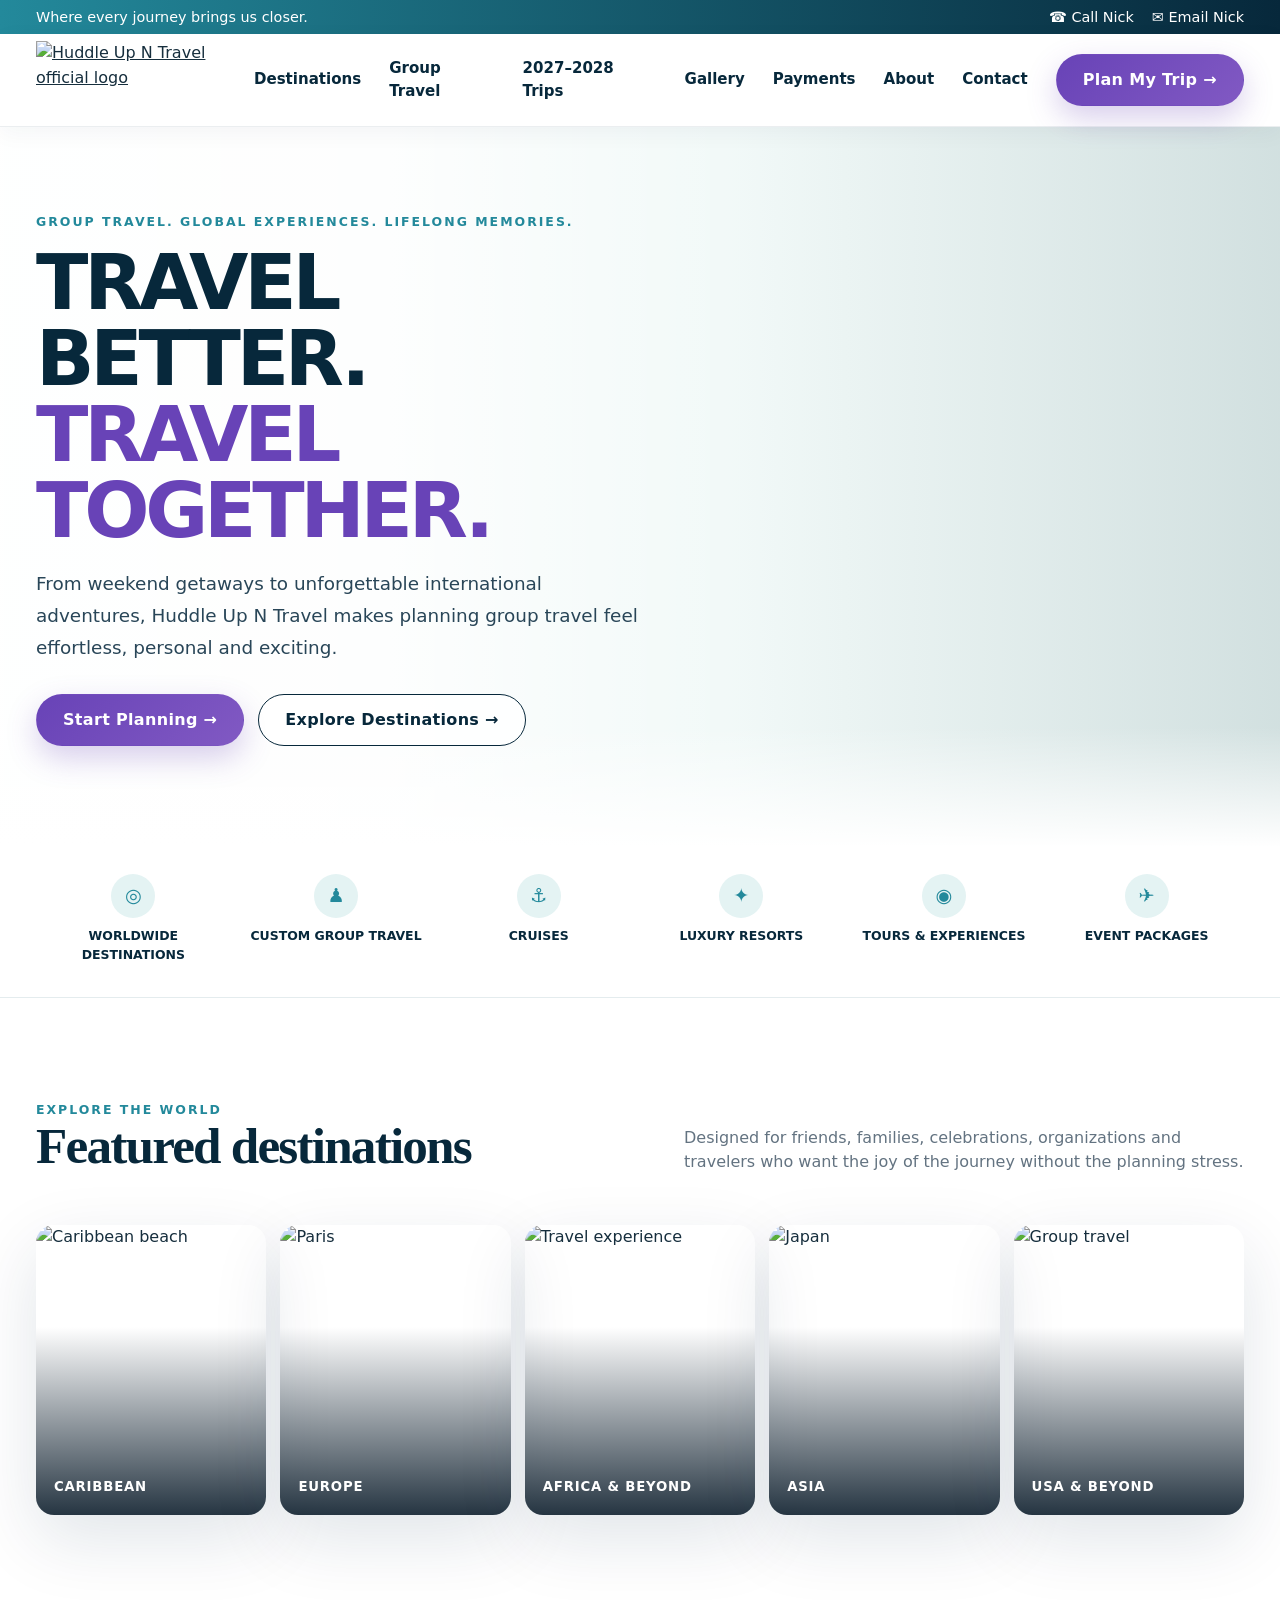
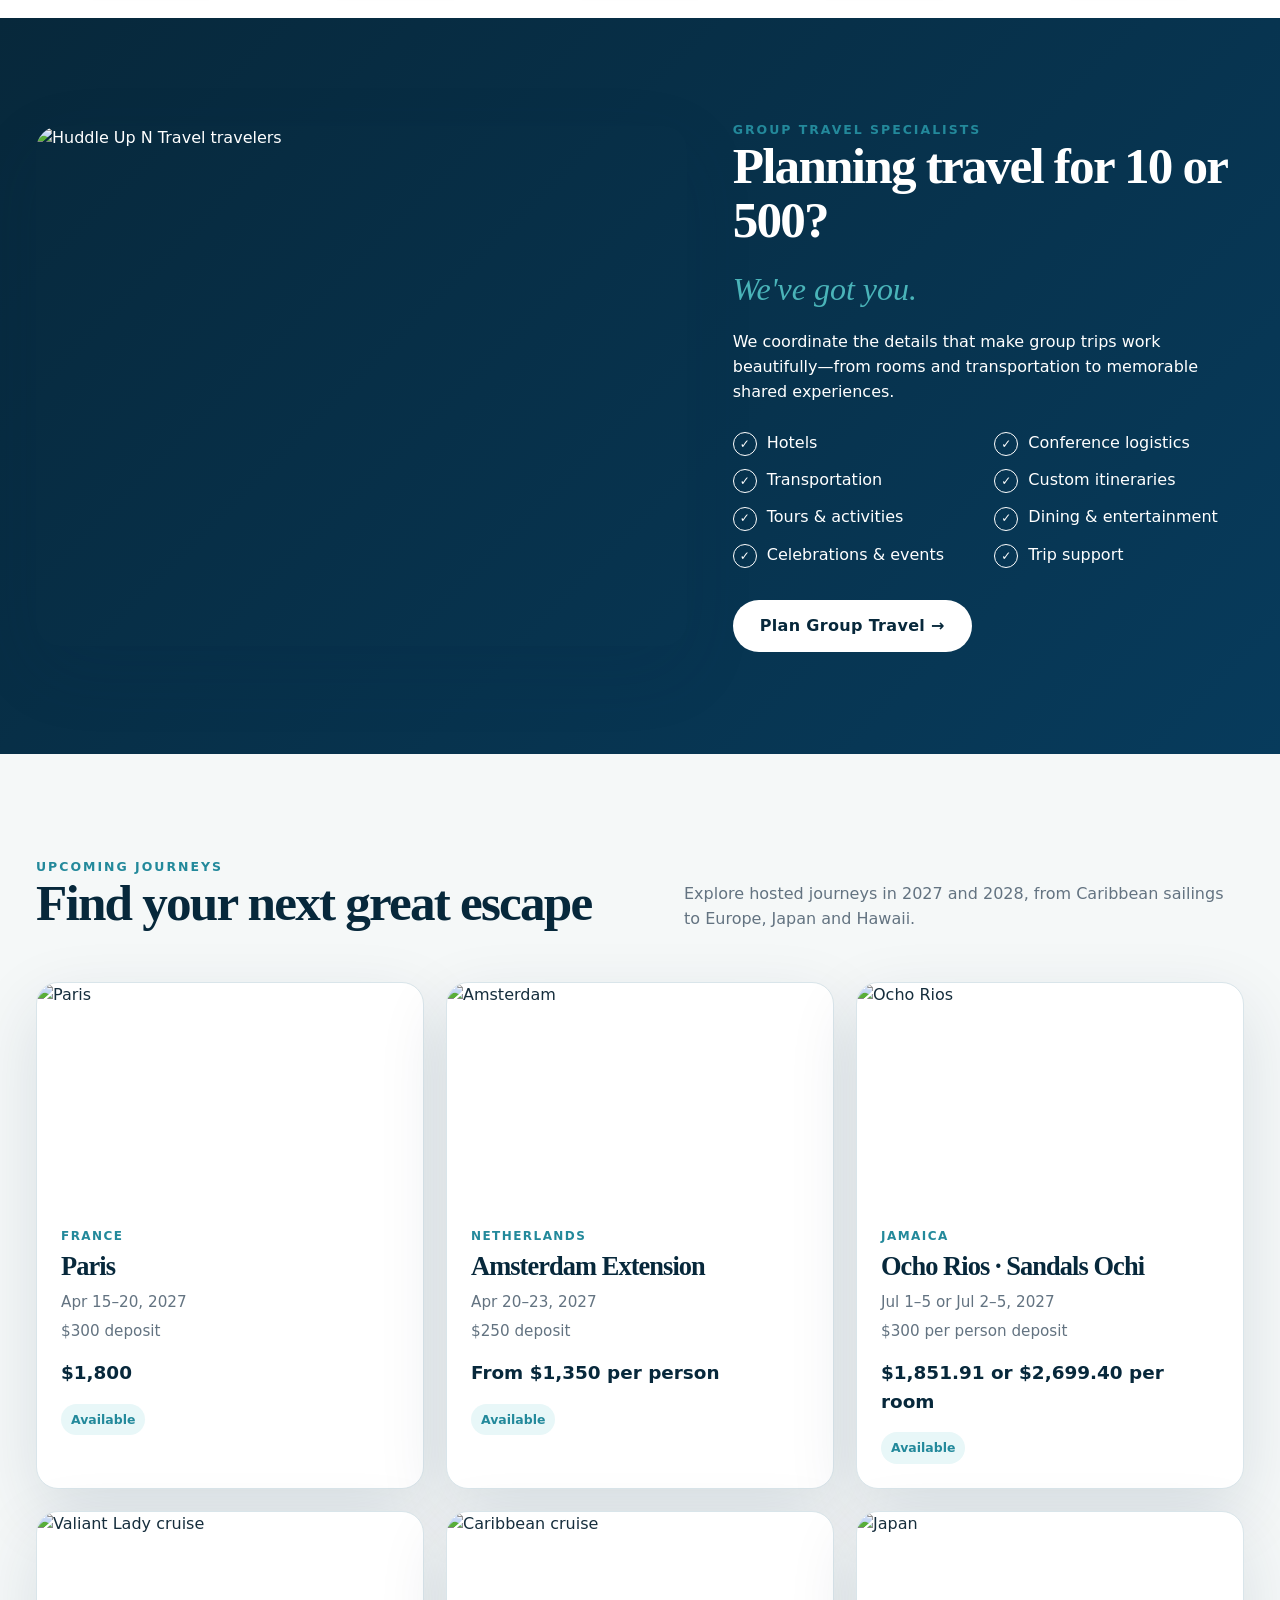
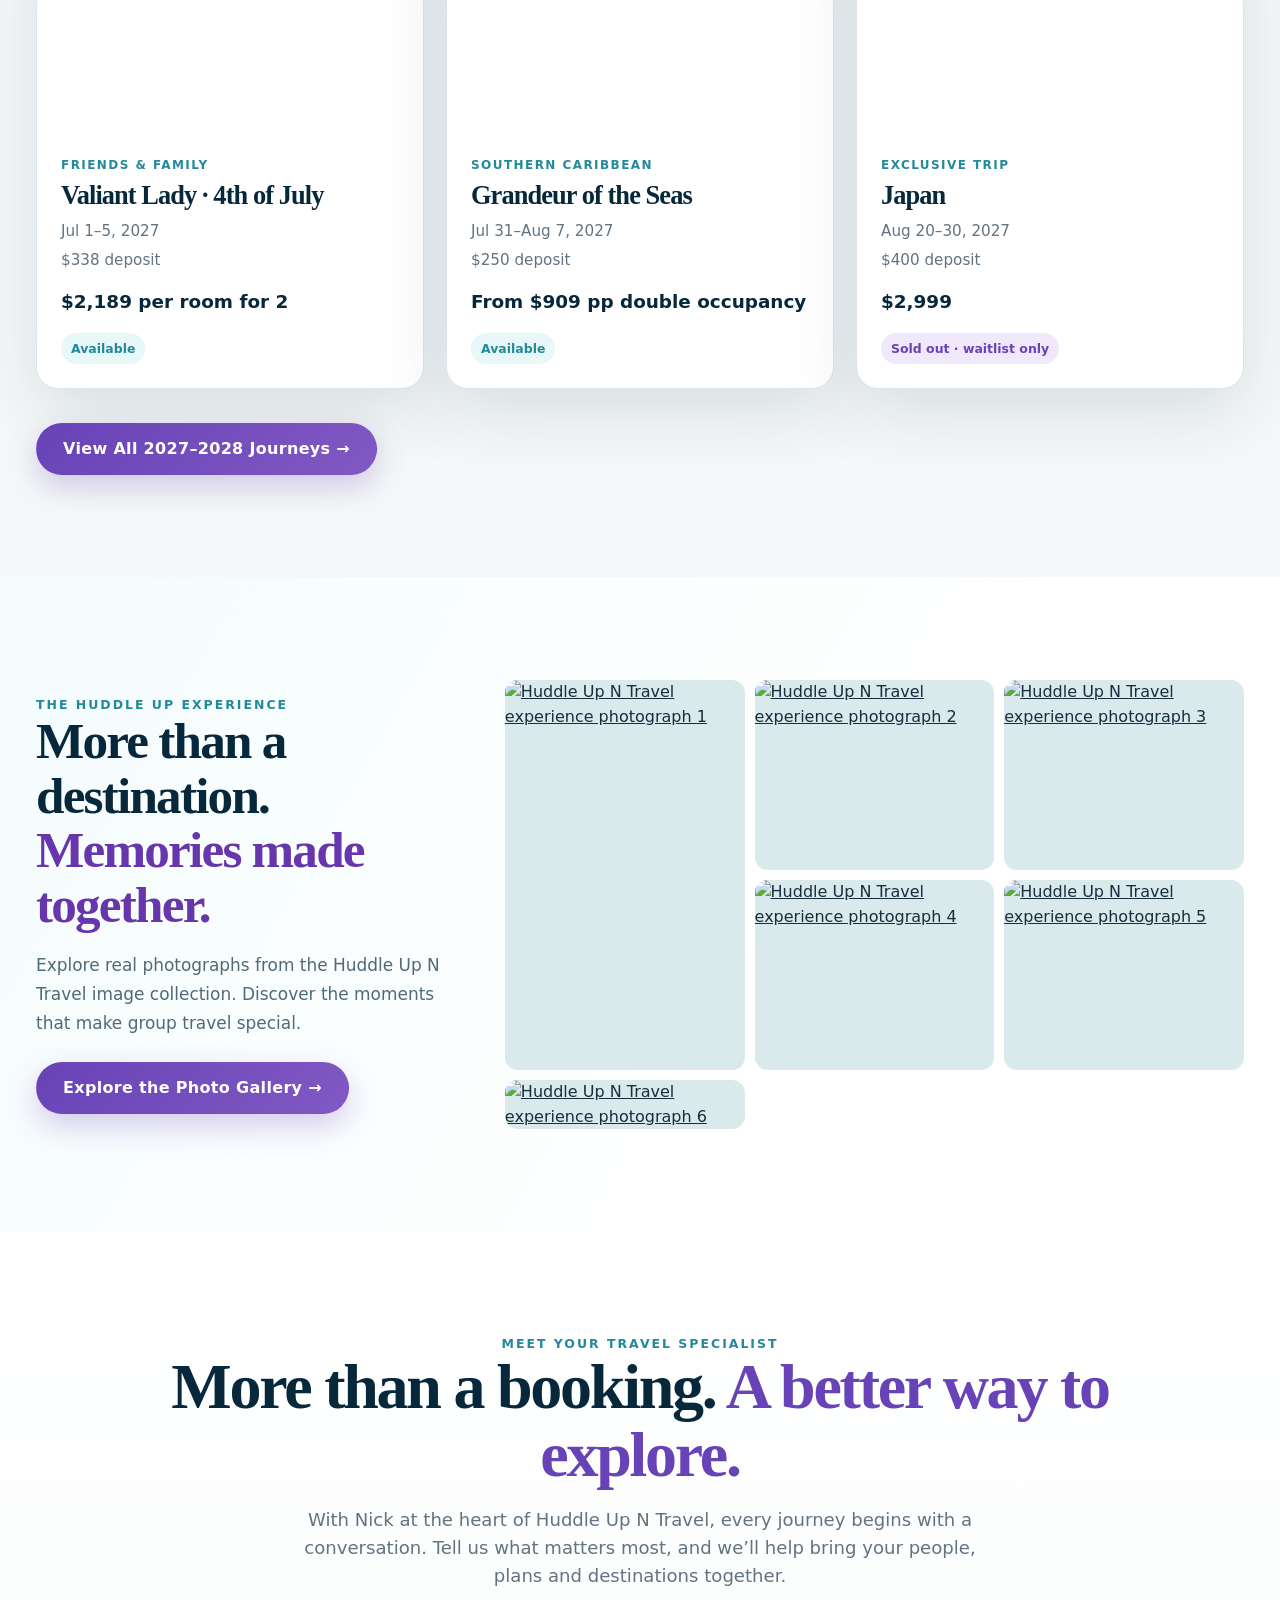
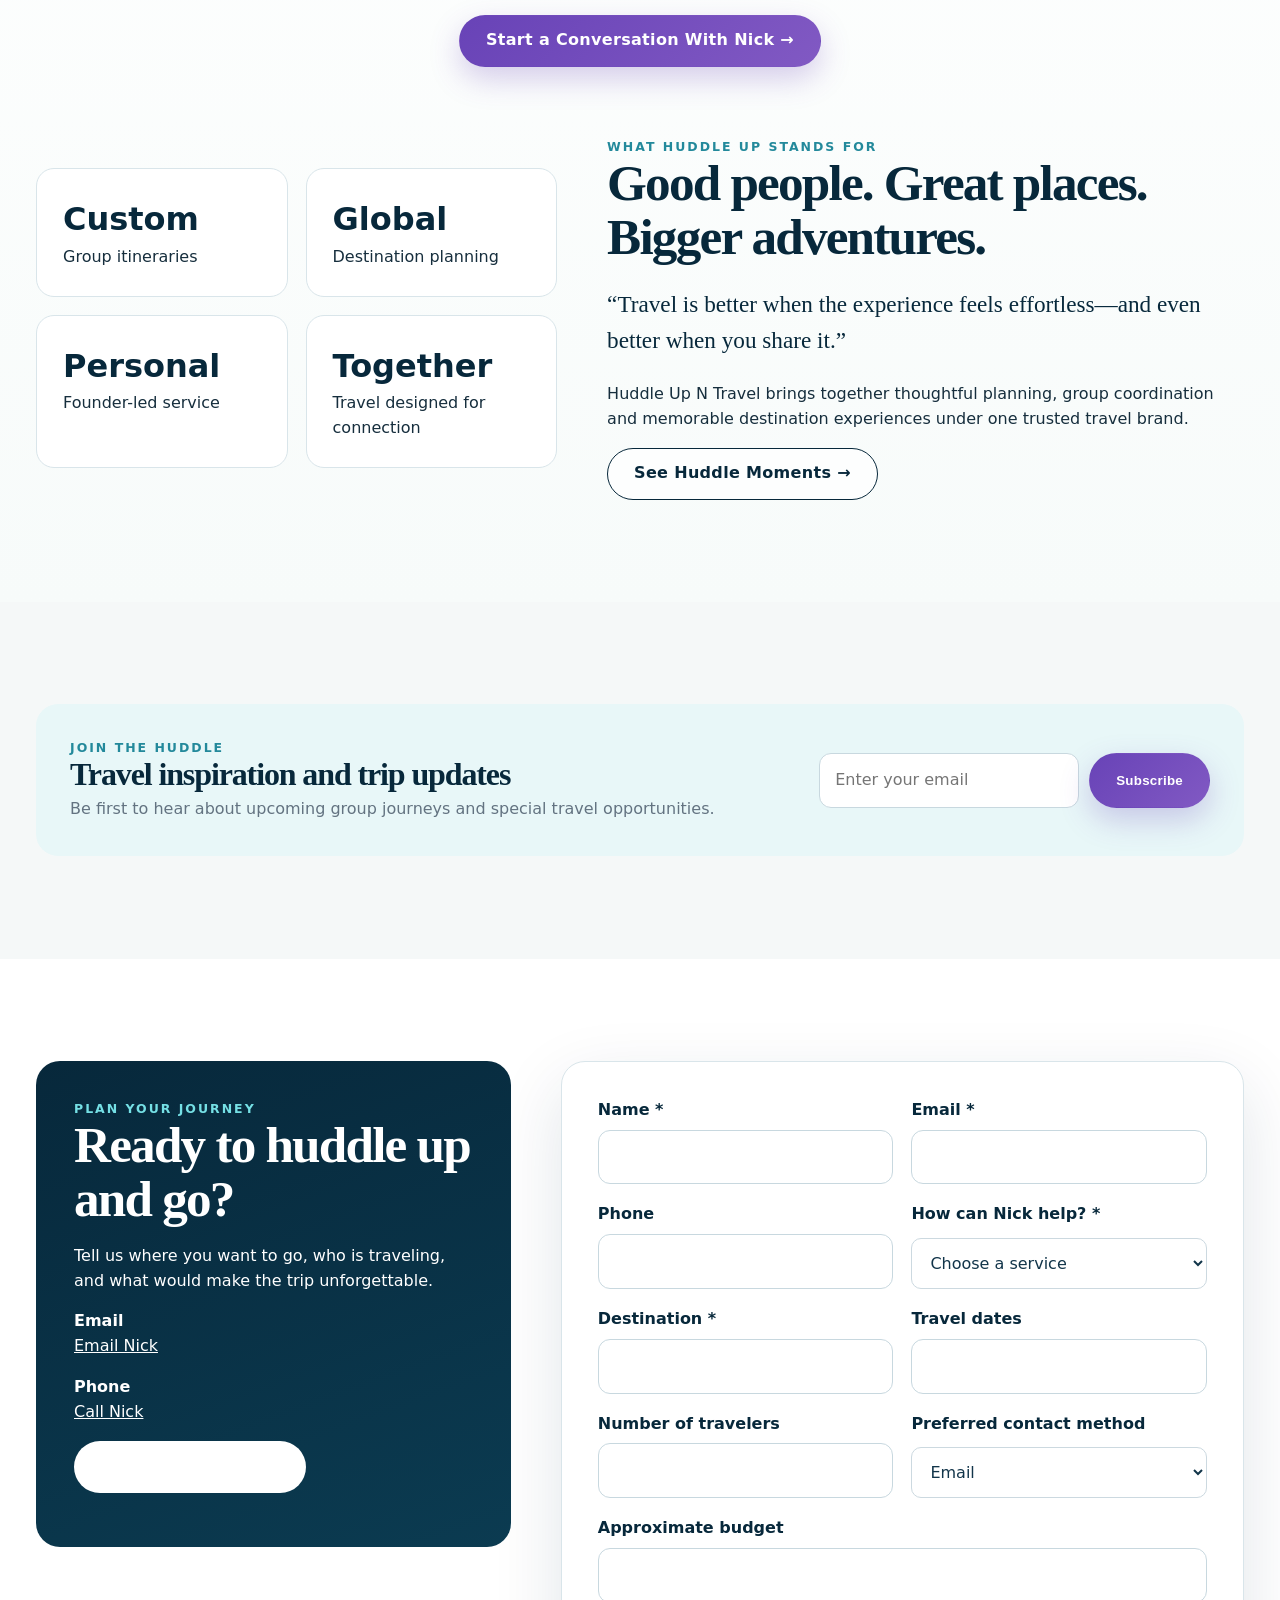
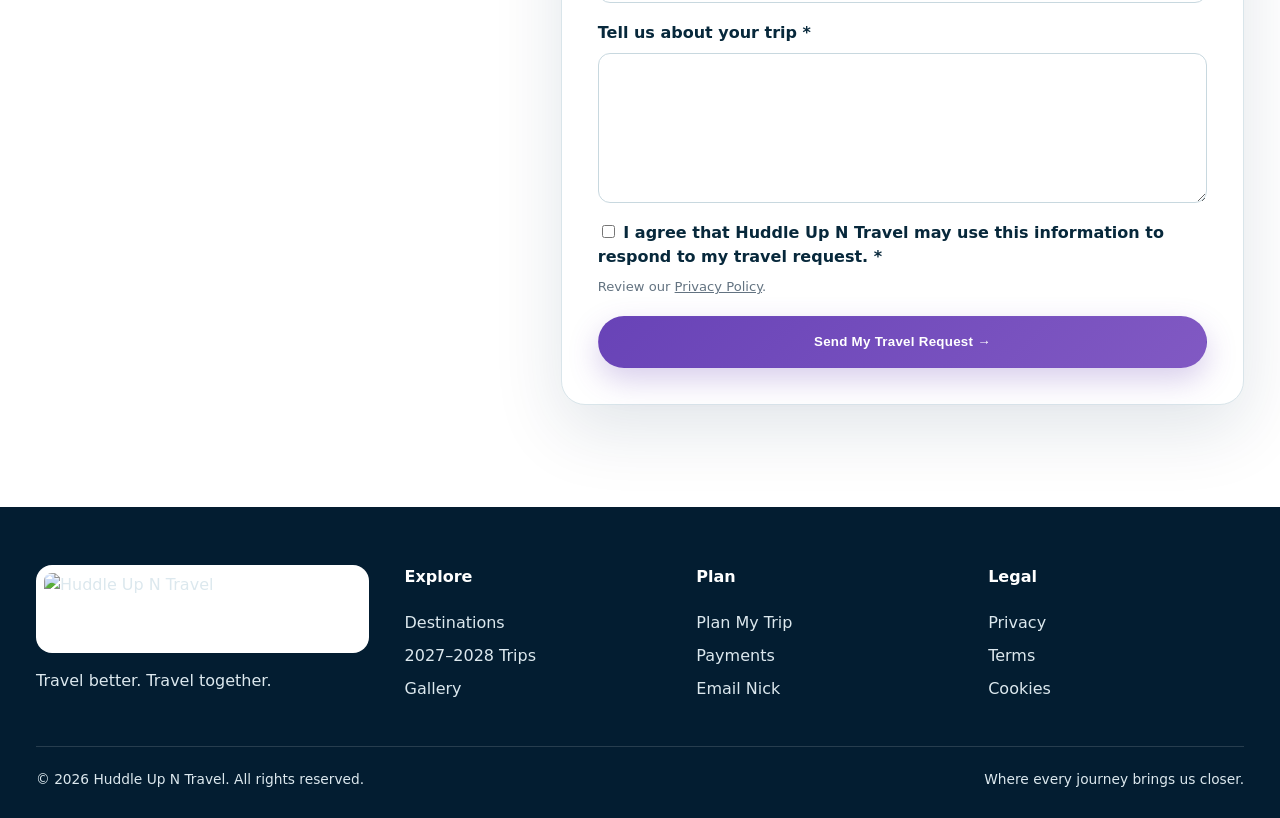
==== commit f4e827c1: "Mask displayed contact details while preserving functional call and email links" ====
--- a/index.html
+++ b/index.html
@@ -8,7 +8,7 @@
 <link rel="stylesheet" href="css/site.css">
 </head>
 <body>
-<div class="topbar"><div class="container"><div class="tagline">Where every journey brings us closer.</div><div class="topbar-links"><a href="tel:19122713344">☎ 912-271-3344</a><a href="mailto:huddlentravel@gmail.com">✉ huddlentravel@gmail.com</a></div></div></div>
+<div class="topbar"><div class="container"><div class="tagline">Where every journey brings us closer.</div><div class="topbar-links"><a href="tel:19122713344">☎ Call Nick</a><a href="mailto:huddlentravel@gmail.com">✉ Email Nick</a></div></div></div>
 <header class="site-header"><div class="container nav"><a class="brand" href="#home" aria-label="Huddle Up N Travel home"><img src="https://raw.githubusercontent.com/ascendainow/Huddle-Up-N-Travel/main/images/huddle-up-n-travel-logo.png" alt="Huddle Up N Travel official logo"></a><button class="menu-toggle" aria-label="Open navigation" aria-expanded="false">☰</button><nav class="nav-links" aria-label="Primary"><a href="#destinations">Destinations</a><a href="#group-travel">Group Travel</a><a href="trips.html">2027–2028 Trips</a><a href="gallery.html">Gallery</a><a href="payments.html">Payments</a><a href="#about">About</a><a href="#contact">Contact</a></nav><a class="btn btn-primary" href="#contact">Plan My Trip →</a></div></header>
 <main>
 <section class="hero" id="home"><div class="hero-bg" aria-hidden="true"></div><div class="container hero-inner"><div class="hero-copy reveal"><div class="eyebrow">Group travel. Global experiences. Lifelong memories.</div><h1>TRAVEL BETTER.<span>TRAVEL TOGETHER.</span></h1><p>From weekend getaways to unforgettable international adventures, Huddle Up N Travel makes planning group travel feel effortless, personal and exciting.</p><div class="hero-actions"><a class="btn btn-primary" href="#contact">Start Planning →</a><a class="btn btn-outline" href="#destinations">Explore Destinations →</a></div></div><div class="hero-person reveal"><img src="https://raw.githubusercontent.com/ascendainow/Huddle-Up-N-Travel/main/images/nick-hero.png" alt="Nick, your Huddle Up N Travel host"><aside class="signature-card"><div class="script">Let's</div><strong>TRAVEL<br>TOGETHER</strong><small>Personal travel planning with Nick</small></aside></div></div></section>
@@ -25,9 +25,9 @@
 </div><div style="margin-top:34px"><a class="btn btn-primary" href="trips.html">View All 2027–2028 Journeys →</a></div></div></section>
 <section class="section experience-preview" id="experiences"><div class="container"><div class="experience-heading"><div><div class="eyebrow">THE HUDDLE UP EXPERIENCE</div><h2>More than a destination.<br><span>Memories made together.</span></h2><p>Explore real photographs from the Huddle Up N Travel image collection. Discover the moments that make group travel special.</p><a class="btn btn-primary" href="gallery.html">Explore the Photo Gallery →</a></div><div class="experience-preview-grid"><a href="gallery.html" aria-label="Explore Huddle Up travel photo gallery"><img loading="lazy" decoding="async" src="https://raw.githubusercontent.com/ascendainow/Huddle-Up-N-Travel/main/images/IMG_0755.png" alt="Huddle Up N Travel experience photograph 1"></a><a href="gallery.html" aria-label="Explore Huddle Up travel photo gallery"><img loading="lazy" decoding="async" src="https://raw.githubusercontent.com/ascendainow/Huddle-Up-N-Travel/main/images/IMG_0763.png" alt="Huddle Up N Travel experience photograph 2"></a><a href="gallery.html" aria-label="Explore Huddle Up travel photo gallery"><img loading="lazy" decoding="async" src="https://raw.githubusercontent.com/ascendainow/Huddle-Up-N-Travel/main/images/IMG_0795.png" alt="Huddle Up N Travel experience photograph 3"></a><a href="gallery.html" aria-label="Explore Huddle Up travel photo gallery"><img loading="lazy" decoding="async" src="https://raw.githubusercontent.com/ascendainow/Huddle-Up-N-Travel/main/images/IMG_0817.png" alt="Huddle Up N Travel experience photograph 4"></a><a href="gallery.html" aria-label="Explore Huddle Up travel photo gallery"><img loading="lazy" decoding="async" src="https://raw.githubusercontent.com/ascendainow/Huddle-Up-N-Travel/main/images/IMG_1027.png" alt="Huddle Up N Travel experience photograph 5"></a><a href="gallery.html" aria-label="Explore Huddle Up travel photo gallery"><img loading="lazy" decoding="async" src="https://raw.githubusercontent.com/ascendainow/Huddle-Up-N-Travel/main/images/IMG_2708.png" alt="Huddle Up N Travel experience photograph 6"></a></div></div></div></section><section class="section founder-section" id="about"><div class="container founder-intro reveal"><div class="eyebrow">Meet your travel specialist</div><h2>More than a booking. <em>A better way to explore.</em></h2><p>With Nick at the heart of Huddle Up N Travel, every journey begins with a conversation. Tell us what matters most, and we’ll help bring your people, plans and destinations together.</p><a class="btn btn-primary" href="#contact">Start a Conversation With Nick →</a></div><div class="container proof"><div class="metrics reveal"><div class="metric"><strong>Custom</strong><span>Group itineraries</span></div><div class="metric"><strong>Global</strong><span>Destination planning</span></div><div class="metric"><strong>Personal</strong><span>Founder-led service</span></div><div class="metric"><strong>Together</strong><span>Travel designed for connection</span></div></div><div class="reveal"><div class="eyebrow">What Huddle Up stands for</div><h2>Good people. Great places. Bigger adventures.</h2><p class="quote">“Travel is better when the experience feels effortless—and even better when you share it.”</p><p>Huddle Up N Travel brings together thoughtful planning, group coordination and memorable destination experiences under one trusted travel brand.</p><a class="btn btn-outline" href="gallery.html">See Huddle Moments →</a></div></div></section>
 <section class="section section-soft"><div class="container"><div class="newsletter reveal"><div><div class="eyebrow">Join the Huddle</div><h3 style="font-size:2rem;margin-bottom:6px">Travel inspiration and trip updates</h3><p style="margin:0;color:var(--muted)">Be first to hear about upcoming group journeys and special travel opportunities.</p></div><form name="newsletter" method="POST" data-netlify="true" netlify-honeypot="bot-field" action="/thank-you"><input type="hidden" name="form-name" value="newsletter"><p hidden><label>Don't fill this out: <input name="bot-field"></label></p><input type="email" name="email" placeholder="Enter your email" required><button class="btn btn-primary" type="submit">Subscribe</button></form></div></div></section>
-<section class="section" id="contact"><div class="container contact-wrap"><aside class="contact-card reveal"><div class="eyebrow" style="color:#75e0e5">Plan your journey</div><h2>Ready to huddle up and go?</h2><p>Tell us where you want to go, who is traveling, and what would make the trip unforgettable.</p><p><strong>Email</strong><br><a href="mailto:huddlentravel@gmail.com">huddlentravel@gmail.com</a></p><p><strong>Phone</strong><br><a href="tel:19122713344">912-271-3344</a></p><p><a class="btn btn-light" href="payments.html">Payments Center →</a></p></aside><div class="form-card reveal"><form name="plan-my-trip" method="POST" data-netlify="true" netlify-honeypot="bot-field" action="/thank-you"><input type="hidden" name="form-name" value="plan-my-trip"><input type="hidden" name="subject" value="New Huddle Up travel inquiry — %{formName}"><p hidden><label>Don't fill this out: <input name="bot-field"></label></p><div class="form-grid"><div class="field"><label for="name">Name *</label><input id="name" name="name" required></div><div class="field"><label for="email">Email *</label><input id="email" name="email" type="email" required></div><div class="field"><label for="phone">Phone</label><input id="phone" name="phone" type="tel"></div><div class="field"><label for="service-type">How can Nick help? *</label><select id="service-type" name="service-type" required><option value="">Choose a service</option><option>Group Travel Planning</option><option>Cruise Vacation</option><option>All-Inclusive Resort</option><option>Family Reunion</option><option>Destination Wedding or Celebration</option><option>Corporate or Organization Travel</option><option>Join an Upcoming Group Trip</option><option>Custom Vacation</option></select></div><div class="field"><label for="destination">Destination *</label><input id="destination" name="destination" required></div><div class="field"><label for="dates">Travel dates</label><input id="dates" name="travel-dates"></div><div class="field"><label for="travelers">Number of travelers</label><input id="travelers" name="travelers" type="number" min="1"></div><div class="field"><label for="preferred-contact">Preferred contact method</label><select id="preferred-contact" name="preferred-contact"><option>Email</option><option>Phone</option></select></div><div class="field full"><label for="budget">Approximate budget</label><input id="budget" name="budget"></div><div class="field full"><label for="details">Tell us about your trip *</label><textarea id="details" name="trip-details" required></textarea></div><div class="field full"><label><input style="width:auto" type="checkbox" name="privacy-acknowledgement" required> I agree that Huddle Up N Travel may use this information to respond to my travel request. *</label><div class="fine">Review our <a href="privacy.html">Privacy Policy</a>.</div></div><div class="field full"><button class="btn btn-primary" type="submit">Send My Travel Request →</button></div></div></form></div></div></section>
+<section class="section" id="contact"><div class="container contact-wrap"><aside class="contact-card reveal"><div class="eyebrow" style="color:#75e0e5">Plan your journey</div><h2>Ready to huddle up and go?</h2><p>Tell us where you want to go, who is traveling, and what would make the trip unforgettable.</p><p><strong>Email</strong><br><a href="mailto:huddlentravel@gmail.com">Email Nick</a></p><p><strong>Phone</strong><br><a href="tel:19122713344">Call Nick</a></p><p><a class="btn btn-light" href="payments.html">Payments Center →</a></p></aside><div class="form-card reveal"><form name="plan-my-trip" method="POST" data-netlify="true" netlify-honeypot="bot-field" action="/thank-you"><input type="hidden" name="form-name" value="plan-my-trip"><input type="hidden" name="subject" value="New Huddle Up travel inquiry — %{formName}"><p hidden><label>Don't fill this out: <input name="bot-field"></label></p><div class="form-grid"><div class="field"><label for="name">Name *</label><input id="name" name="name" required></div><div class="field"><label for="email">Email *</label><input id="email" name="email" type="email" required></div><div class="field"><label for="phone">Phone</label><input id="phone" name="phone" type="tel"></div><div class="field"><label for="service-type">How can Nick help? *</label><select id="service-type" name="service-type" required><option value="">Choose a service</option><option>Group Travel Planning</option><option>Cruise Vacation</option><option>All-Inclusive Resort</option><option>Family Reunion</option><option>Destination Wedding or Celebration</option><option>Corporate or Organization Travel</option><option>Join an Upcoming Group Trip</option><option>Custom Vacation</option></select></div><div class="field"><label for="destination">Destination *</label><input id="destination" name="destination" required></div><div class="field"><label for="dates">Travel dates</label><input id="dates" name="travel-dates"></div><div class="field"><label for="travelers">Number of travelers</label><input id="travelers" name="travelers" type="number" min="1"></div><div class="field"><label for="preferred-contact">Preferred contact method</label><select id="preferred-contact" name="preferred-contact"><option>Email</option><option>Phone</option></select></div><div class="field full"><label for="budget">Approximate budget</label><input id="budget" name="budget"></div><div class="field full"><label for="details">Tell us about your trip *</label><textarea id="details" name="trip-details" required></textarea></div><div class="field full"><label><input style="width:auto" type="checkbox" name="privacy-acknowledgement" required> I agree that Huddle Up N Travel may use this information to respond to my travel request. *</label><div class="fine">Review our <a href="privacy.html">Privacy Policy</a>.</div></div><div class="field full"><button class="btn btn-primary" type="submit">Send My Travel Request →</button></div></div></form></div></div></section>
 </main>
-<footer class="site-footer"><div class="container"><div class="footer-grid"><div class="footer-brand"><img src="https://raw.githubusercontent.com/ascendainow/Huddle-Up-N-Travel/main/images/huddle-up-n-travel-logo.png" alt="Huddle Up N Travel"><p>Travel better. Travel together.</p></div><div><h4>Explore</h4><a href="#destinations">Destinations</a><a href="trips.html">2027–2028 Trips</a><a href="gallery.html">Gallery</a></div><div><h4>Plan</h4><a href="#contact">Plan My Trip</a><a href="payments.html">Payments</a><a href="mailto:huddlentravel@gmail.com">Email Us</a></div><div><h4>Legal</h4><a href="privacy.html">Privacy</a><a href="terms.html">Terms</a><a href="cookies.html">Cookies</a></div></div><div class="footer-bottom"><span>© <span data-year></span> Huddle Up N Travel. All rights reserved.</span><span>Where every journey brings us closer.</span></div></div></footer>
+<footer class="site-footer"><div class="container"><div class="footer-grid"><div class="footer-brand"><img src="https://raw.githubusercontent.com/ascendainow/Huddle-Up-N-Travel/main/images/huddle-up-n-travel-logo.png" alt="Huddle Up N Travel"><p>Travel better. Travel together.</p></div><div><h4>Explore</h4><a href="#destinations">Destinations</a><a href="trips.html">2027–2028 Trips</a><a href="gallery.html">Gallery</a></div><div><h4>Plan</h4><a href="#contact">Plan My Trip</a><a href="payments.html">Payments</a><a href="mailto:huddlentravel@gmail.com">Email Nick</a></div><div><h4>Legal</h4><a href="privacy.html">Privacy</a><a href="terms.html">Terms</a><a href="cookies.html">Cookies</a></div></div><div class="footer-bottom"><span>© <span data-year></span> Huddle Up N Travel. All rights reserved.</span><span>Where every journey brings us closer.</span></div></div></footer>
 <script src="js/site.js"></script>
 </body>
 </html>
--- a/css/site.css
+++ b/css/site.css
@@ -66,3 +66,7 @@
 .experience-preview-grid a:hover img{transform:scale(1.07)}
 @media(max-width:900px){.experience-heading{grid-template-columns:1fr;gap:28px}.experience-preview-grid{grid-template-rows:repeat(2,170px)}}
 @media(max-width:540px){.experience-preview-grid{grid-template-columns:repeat(2,1fr);grid-template-rows:repeat(3,135px)}.experience-preview-grid a:first-child{grid-row:auto}}
+
+/* Native select fields match the travel inquiry form */
+.field select{display:block;width:100%;min-height:48px;padding:12px 14px;border:1px solid #ccd9e0;border-radius:10px;background:#fff;color:#12354a;font:inherit}
+.field select:focus-visible{outline:3px solid #9b6ce0;outline-offset:2px}
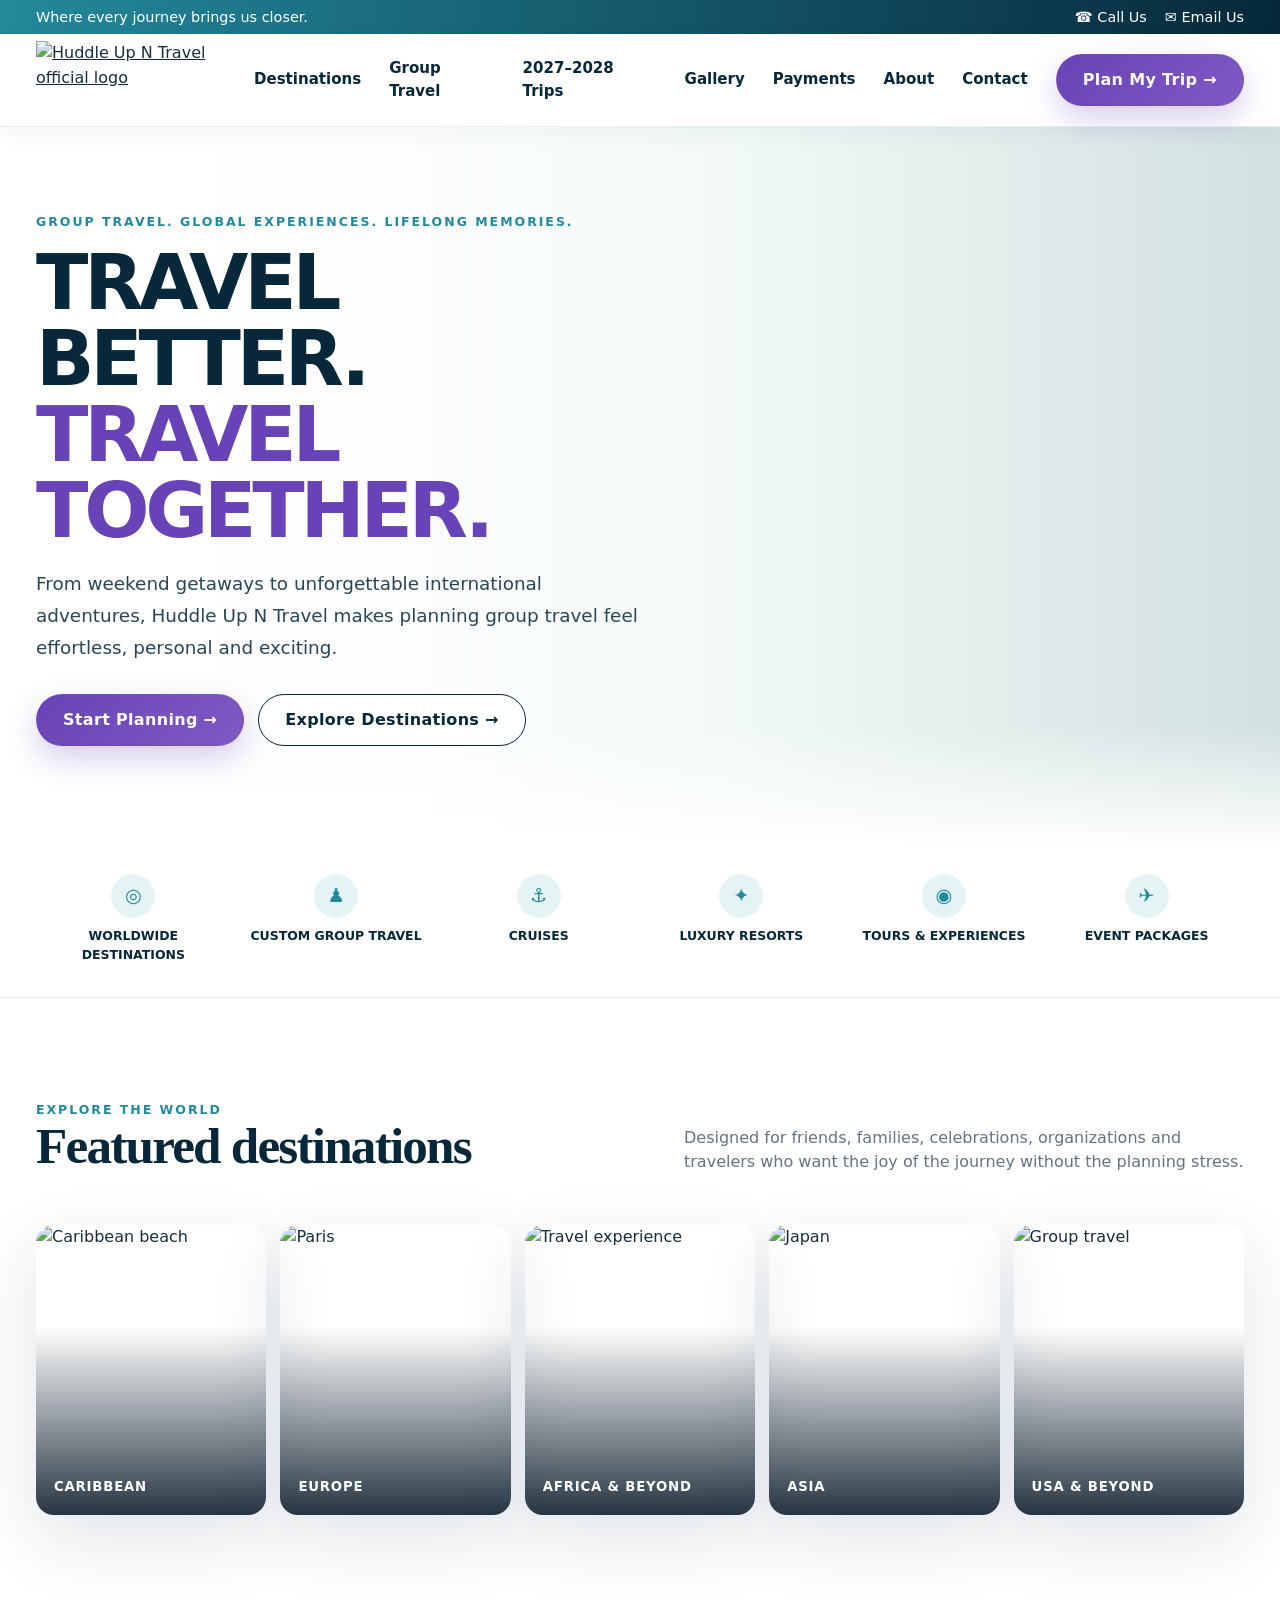
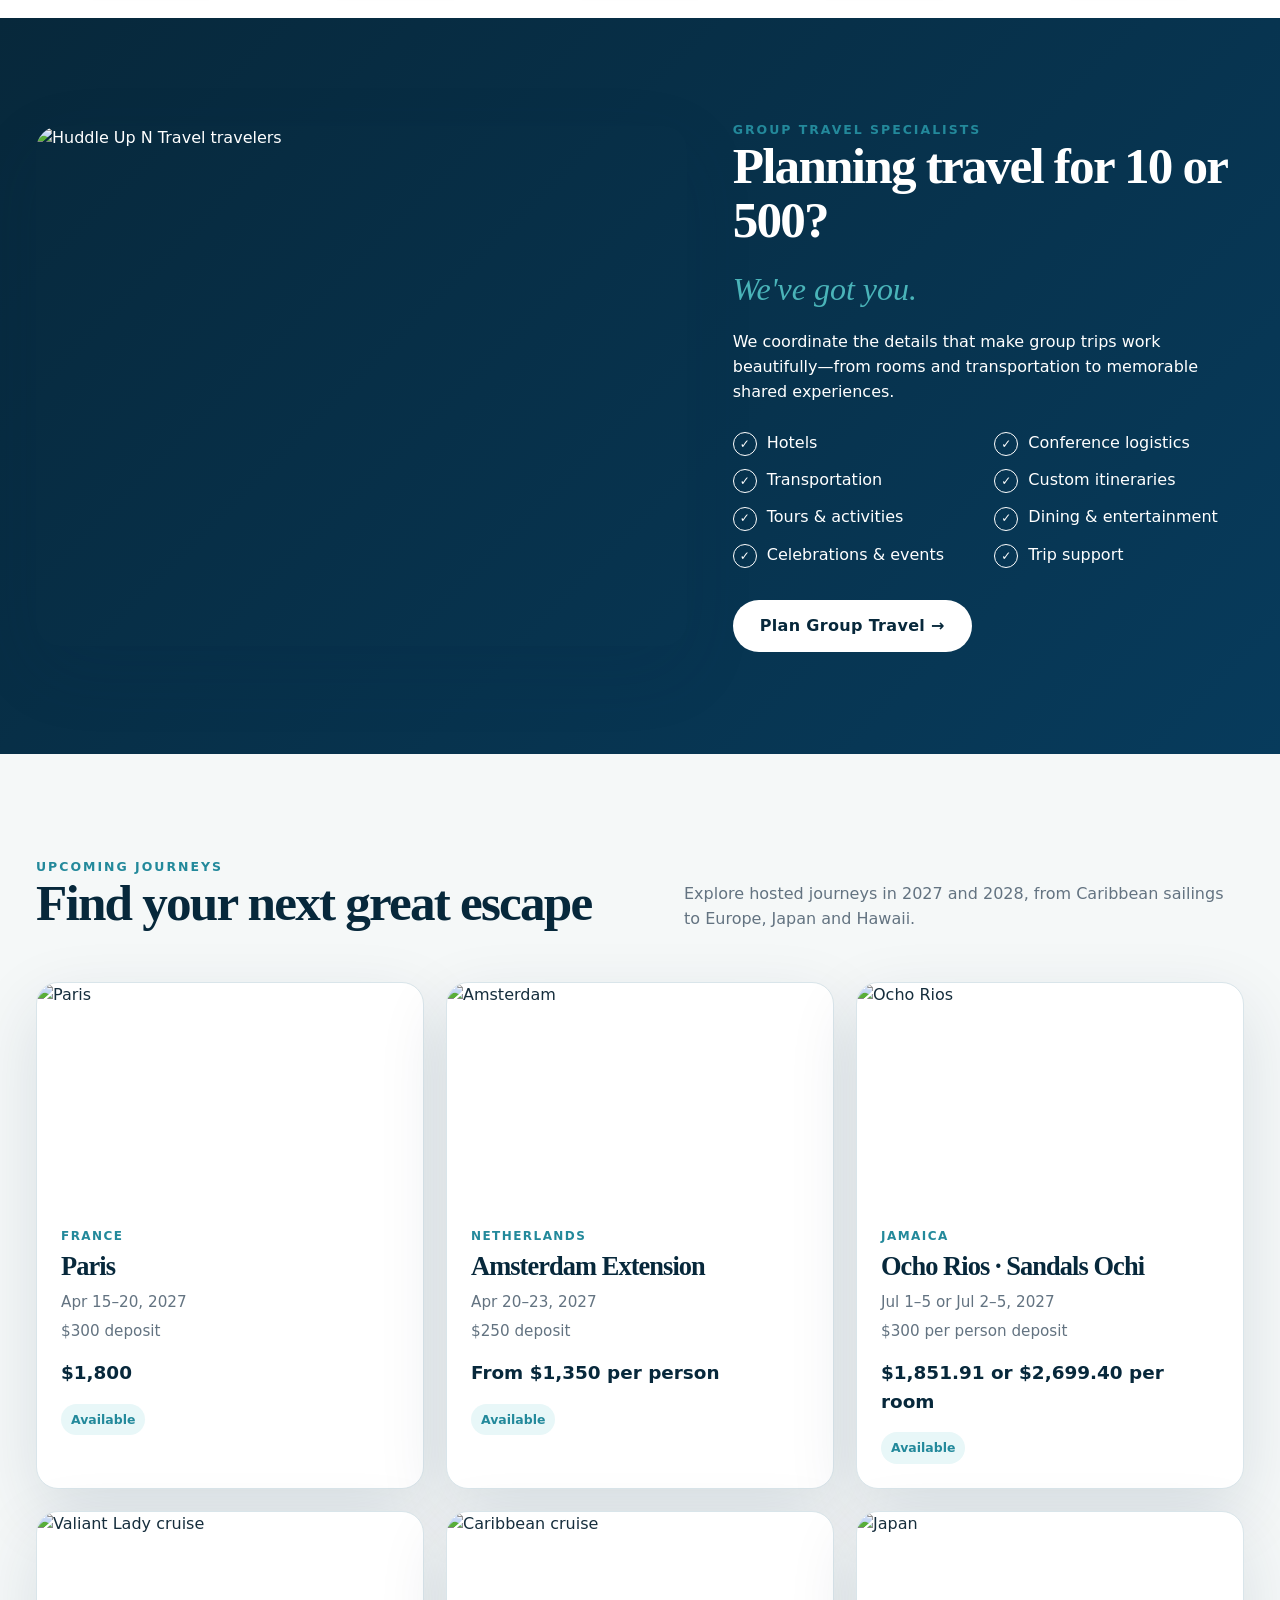
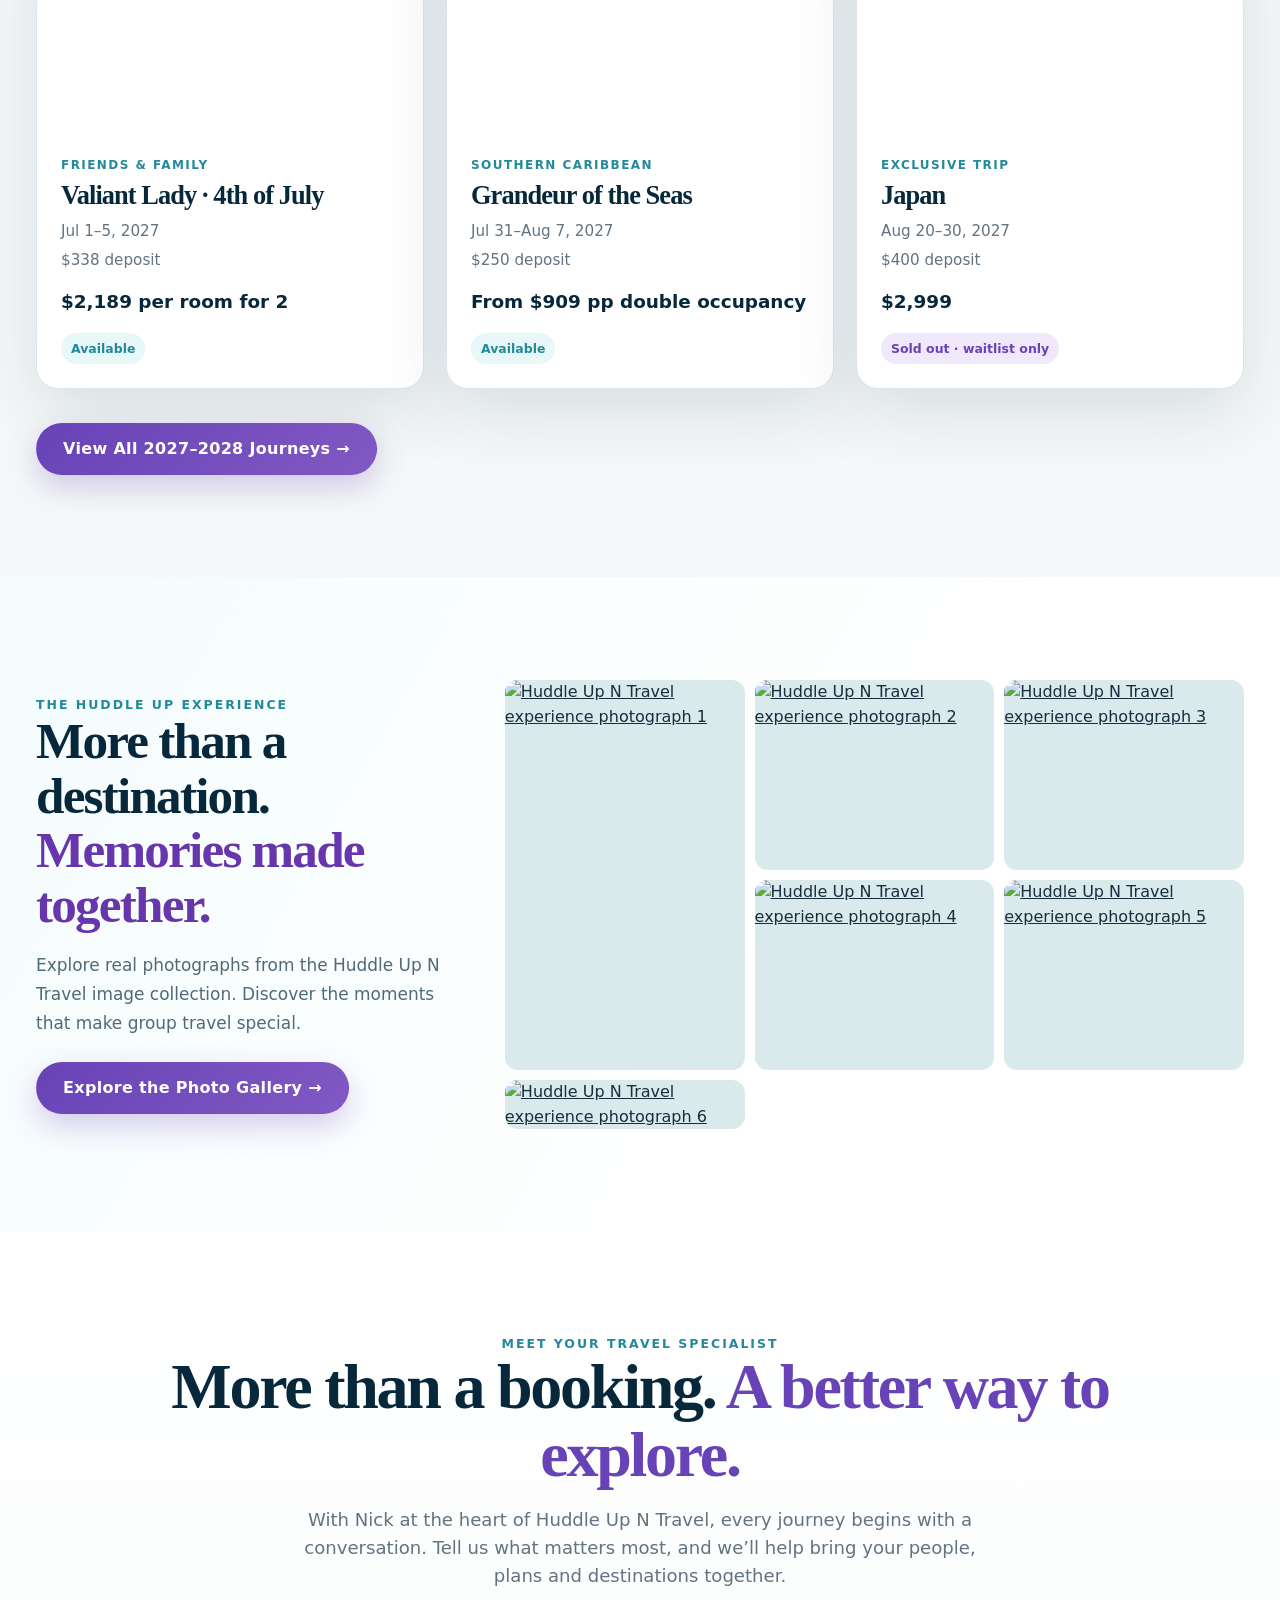
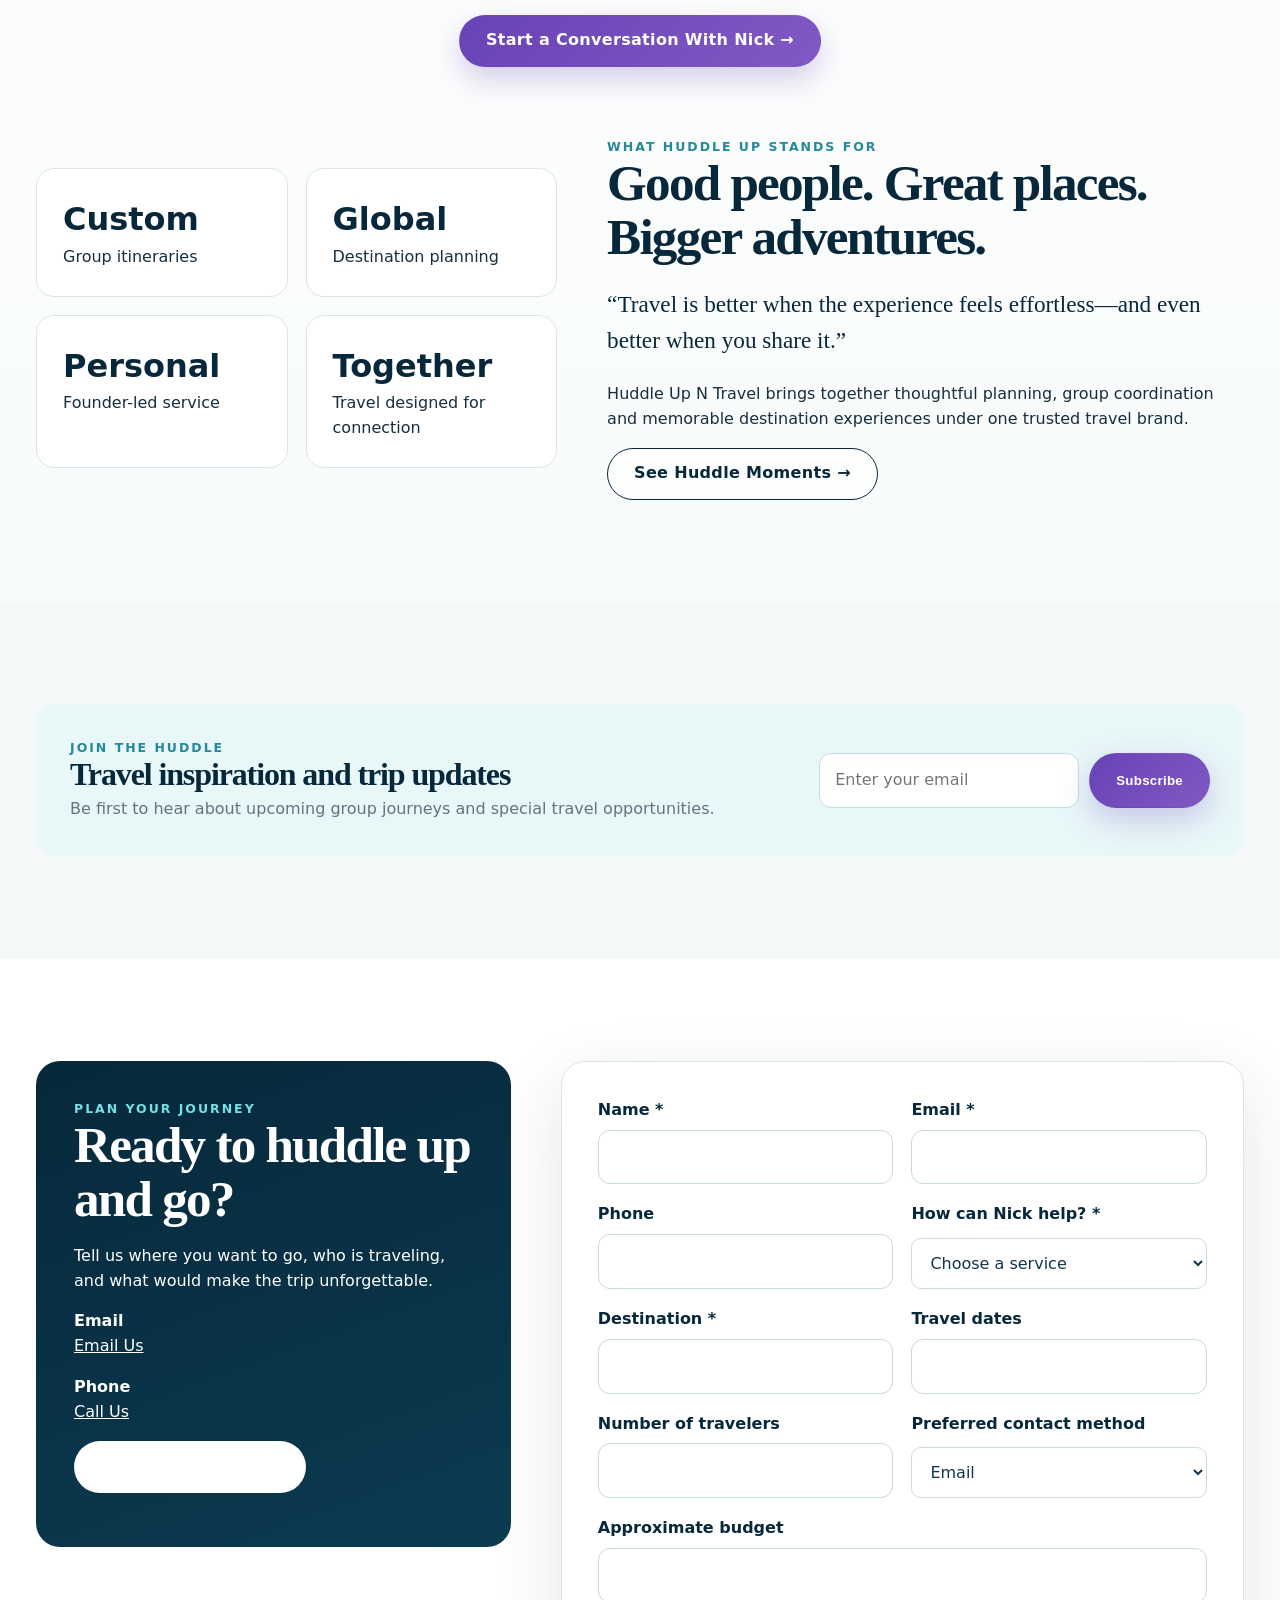
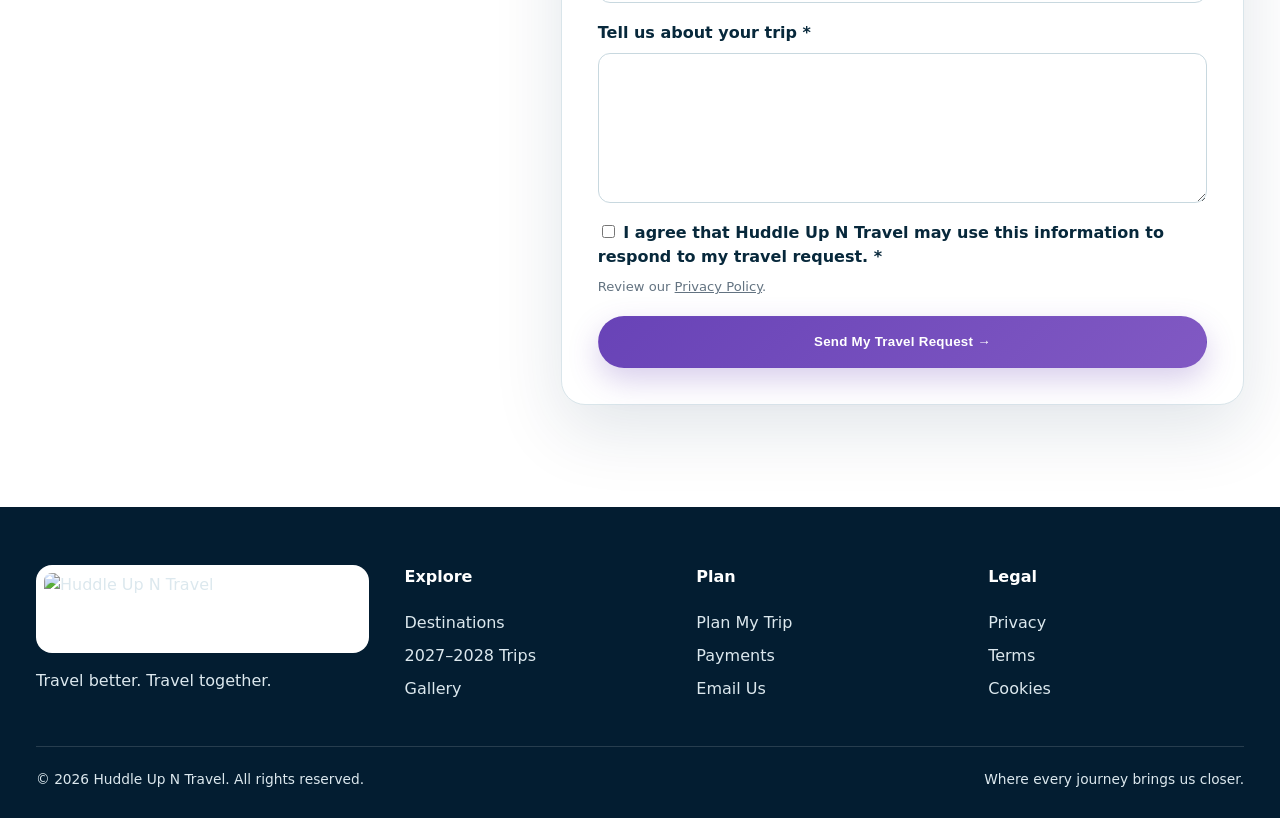
==== commit da757028: "Use Call Us and Email Us in customer-facing contact links" ====
--- a/index.html
+++ b/index.html
@@ -8,7 +8,7 @@
 <link rel="stylesheet" href="css/site.css">
 </head>
 <body>
-<div class="topbar"><div class="container"><div class="tagline">Where every journey brings us closer.</div><div class="topbar-links"><a href="tel:19122713344">☎ Call Nick</a><a href="mailto:huddlentravel@gmail.com">✉ Email Nick</a></div></div></div>
+<div class="topbar"><div class="container"><div class="tagline">Where every journey brings us closer.</div><div class="topbar-links"><a href="tel:19122713344">☎ Call Us</a><a href="mailto:huddlentravel@gmail.com">✉ Email Us</a></div></div></div>
 <header class="site-header"><div class="container nav"><a class="brand" href="#home" aria-label="Huddle Up N Travel home"><img src="https://raw.githubusercontent.com/ascendainow/Huddle-Up-N-Travel/main/images/huddle-up-n-travel-logo.png" alt="Huddle Up N Travel official logo"></a><button class="menu-toggle" aria-label="Open navigation" aria-expanded="false">☰</button><nav class="nav-links" aria-label="Primary"><a href="#destinations">Destinations</a><a href="#group-travel">Group Travel</a><a href="trips.html">2027–2028 Trips</a><a href="gallery.html">Gallery</a><a href="payments.html">Payments</a><a href="#about">About</a><a href="#contact">Contact</a></nav><a class="btn btn-primary" href="#contact">Plan My Trip →</a></div></header>
 <main>
 <section class="hero" id="home"><div class="hero-bg" aria-hidden="true"></div><div class="container hero-inner"><div class="hero-copy reveal"><div class="eyebrow">Group travel. Global experiences. Lifelong memories.</div><h1>TRAVEL BETTER.<span>TRAVEL TOGETHER.</span></h1><p>From weekend getaways to unforgettable international adventures, Huddle Up N Travel makes planning group travel feel effortless, personal and exciting.</p><div class="hero-actions"><a class="btn btn-primary" href="#contact">Start Planning →</a><a class="btn btn-outline" href="#destinations">Explore Destinations →</a></div></div><div class="hero-person reveal"><img src="https://raw.githubusercontent.com/ascendainow/Huddle-Up-N-Travel/main/images/nick-hero.png" alt="Nick, your Huddle Up N Travel host"><aside class="signature-card"><div class="script">Let's</div><strong>TRAVEL<br>TOGETHER</strong><small>Personal travel planning with Nick</small></aside></div></div></section>
@@ -25,9 +25,9 @@
 </div><div style="margin-top:34px"><a class="btn btn-primary" href="trips.html">View All 2027–2028 Journeys →</a></div></div></section>
 <section class="section experience-preview" id="experiences"><div class="container"><div class="experience-heading"><div><div class="eyebrow">THE HUDDLE UP EXPERIENCE</div><h2>More than a destination.<br><span>Memories made together.</span></h2><p>Explore real photographs from the Huddle Up N Travel image collection. Discover the moments that make group travel special.</p><a class="btn btn-primary" href="gallery.html">Explore the Photo Gallery →</a></div><div class="experience-preview-grid"><a href="gallery.html" aria-label="Explore Huddle Up travel photo gallery"><img loading="lazy" decoding="async" src="https://raw.githubusercontent.com/ascendainow/Huddle-Up-N-Travel/main/images/IMG_0755.png" alt="Huddle Up N Travel experience photograph 1"></a><a href="gallery.html" aria-label="Explore Huddle Up travel photo gallery"><img loading="lazy" decoding="async" src="https://raw.githubusercontent.com/ascendainow/Huddle-Up-N-Travel/main/images/IMG_0763.png" alt="Huddle Up N Travel experience photograph 2"></a><a href="gallery.html" aria-label="Explore Huddle Up travel photo gallery"><img loading="lazy" decoding="async" src="https://raw.githubusercontent.com/ascendainow/Huddle-Up-N-Travel/main/images/IMG_0795.png" alt="Huddle Up N Travel experience photograph 3"></a><a href="gallery.html" aria-label="Explore Huddle Up travel photo gallery"><img loading="lazy" decoding="async" src="https://raw.githubusercontent.com/ascendainow/Huddle-Up-N-Travel/main/images/IMG_0817.png" alt="Huddle Up N Travel experience photograph 4"></a><a href="gallery.html" aria-label="Explore Huddle Up travel photo gallery"><img loading="lazy" decoding="async" src="https://raw.githubusercontent.com/ascendainow/Huddle-Up-N-Travel/main/images/IMG_1027.png" alt="Huddle Up N Travel experience photograph 5"></a><a href="gallery.html" aria-label="Explore Huddle Up travel photo gallery"><img loading="lazy" decoding="async" src="https://raw.githubusercontent.com/ascendainow/Huddle-Up-N-Travel/main/images/IMG_2708.png" alt="Huddle Up N Travel experience photograph 6"></a></div></div></div></section><section class="section founder-section" id="about"><div class="container founder-intro reveal"><div class="eyebrow">Meet your travel specialist</div><h2>More than a booking. <em>A better way to explore.</em></h2><p>With Nick at the heart of Huddle Up N Travel, every journey begins with a conversation. Tell us what matters most, and we’ll help bring your people, plans and destinations together.</p><a class="btn btn-primary" href="#contact">Start a Conversation With Nick →</a></div><div class="container proof"><div class="metrics reveal"><div class="metric"><strong>Custom</strong><span>Group itineraries</span></div><div class="metric"><strong>Global</strong><span>Destination planning</span></div><div class="metric"><strong>Personal</strong><span>Founder-led service</span></div><div class="metric"><strong>Together</strong><span>Travel designed for connection</span></div></div><div class="reveal"><div class="eyebrow">What Huddle Up stands for</div><h2>Good people. Great places. Bigger adventures.</h2><p class="quote">“Travel is better when the experience feels effortless—and even better when you share it.”</p><p>Huddle Up N Travel brings together thoughtful planning, group coordination and memorable destination experiences under one trusted travel brand.</p><a class="btn btn-outline" href="gallery.html">See Huddle Moments →</a></div></div></section>
 <section class="section section-soft"><div class="container"><div class="newsletter reveal"><div><div class="eyebrow">Join the Huddle</div><h3 style="font-size:2rem;margin-bottom:6px">Travel inspiration and trip updates</h3><p style="margin:0;color:var(--muted)">Be first to hear about upcoming group journeys and special travel opportunities.</p></div><form name="newsletter" method="POST" data-netlify="true" netlify-honeypot="bot-field" action="/thank-you"><input type="hidden" name="form-name" value="newsletter"><p hidden><label>Don't fill this out: <input name="bot-field"></label></p><input type="email" name="email" placeholder="Enter your email" required><button class="btn btn-primary" type="submit">Subscribe</button></form></div></div></section>
-<section class="section" id="contact"><div class="container contact-wrap"><aside class="contact-card reveal"><div class="eyebrow" style="color:#75e0e5">Plan your journey</div><h2>Ready to huddle up and go?</h2><p>Tell us where you want to go, who is traveling, and what would make the trip unforgettable.</p><p><strong>Email</strong><br><a href="mailto:huddlentravel@gmail.com">Email Nick</a></p><p><strong>Phone</strong><br><a href="tel:19122713344">Call Nick</a></p><p><a class="btn btn-light" href="payments.html">Payments Center →</a></p></aside><div class="form-card reveal"><form name="plan-my-trip" method="POST" data-netlify="true" netlify-honeypot="bot-field" action="/thank-you"><input type="hidden" name="form-name" value="plan-my-trip"><input type="hidden" name="subject" value="New Huddle Up travel inquiry — %{formName}"><p hidden><label>Don't fill this out: <input name="bot-field"></label></p><div class="form-grid"><div class="field"><label for="name">Name *</label><input id="name" name="name" required></div><div class="field"><label for="email">Email *</label><input id="email" name="email" type="email" required></div><div class="field"><label for="phone">Phone</label><input id="phone" name="phone" type="tel"></div><div class="field"><label for="service-type">How can Nick help? *</label><select id="service-type" name="service-type" required><option value="">Choose a service</option><option>Group Travel Planning</option><option>Cruise Vacation</option><option>All-Inclusive Resort</option><option>Family Reunion</option><option>Destination Wedding or Celebration</option><option>Corporate or Organization Travel</option><option>Join an Upcoming Group Trip</option><option>Custom Vacation</option></select></div><div class="field"><label for="destination">Destination *</label><input id="destination" name="destination" required></div><div class="field"><label for="dates">Travel dates</label><input id="dates" name="travel-dates"></div><div class="field"><label for="travelers">Number of travelers</label><input id="travelers" name="travelers" type="number" min="1"></div><div class="field"><label for="preferred-contact">Preferred contact method</label><select id="preferred-contact" name="preferred-contact"><option>Email</option><option>Phone</option></select></div><div class="field full"><label for="budget">Approximate budget</label><input id="budget" name="budget"></div><div class="field full"><label for="details">Tell us about your trip *</label><textarea id="details" name="trip-details" required></textarea></div><div class="field full"><label><input style="width:auto" type="checkbox" name="privacy-acknowledgement" required> I agree that Huddle Up N Travel may use this information to respond to my travel request. *</label><div class="fine">Review our <a href="privacy.html">Privacy Policy</a>.</div></div><div class="field full"><button class="btn btn-primary" type="submit">Send My Travel Request →</button></div></div></form></div></div></section>
+<section class="section" id="contact"><div class="container contact-wrap"><aside class="contact-card reveal"><div class="eyebrow" style="color:#75e0e5">Plan your journey</div><h2>Ready to huddle up and go?</h2><p>Tell us where you want to go, who is traveling, and what would make the trip unforgettable.</p><p><strong>Email</strong><br><a href="mailto:huddlentravel@gmail.com">Email Us</a></p><p><strong>Phone</strong><br><a href="tel:19122713344">Call Us</a></p><p><a class="btn btn-light" href="payments.html">Payments Center →</a></p></aside><div class="form-card reveal"><form name="plan-my-trip" method="POST" data-netlify="true" netlify-honeypot="bot-field" action="/thank-you"><input type="hidden" name="form-name" value="plan-my-trip"><input type="hidden" name="subject" value="New Huddle Up travel inquiry — %{formName}"><p hidden><label>Don't fill this out: <input name="bot-field"></label></p><div class="form-grid"><div class="field"><label for="name">Name *</label><input id="name" name="name" required></div><div class="field"><label for="email">Email *</label><input id="email" name="email" type="email" required></div><div class="field"><label for="phone">Phone</label><input id="phone" name="phone" type="tel"></div><div class="field"><label for="service-type">How can Nick help? *</label><select id="service-type" name="service-type" required><option value="">Choose a service</option><option>Group Travel Planning</option><option>Cruise Vacation</option><option>All-Inclusive Resort</option><option>Family Reunion</option><option>Destination Wedding or Celebration</option><option>Corporate or Organization Travel</option><option>Join an Upcoming Group Trip</option><option>Custom Vacation</option></select></div><div class="field"><label for="destination">Destination *</label><input id="destination" name="destination" required></div><div class="field"><label for="dates">Travel dates</label><input id="dates" name="travel-dates"></div><div class="field"><label for="travelers">Number of travelers</label><input id="travelers" name="travelers" type="number" min="1"></div><div class="field"><label for="preferred-contact">Preferred contact method</label><select id="preferred-contact" name="preferred-contact"><option>Email</option><option>Phone</option></select></div><div class="field full"><label for="budget">Approximate budget</label><input id="budget" name="budget"></div><div class="field full"><label for="details">Tell us about your trip *</label><textarea id="details" name="trip-details" required></textarea></div><div class="field full"><label><input style="width:auto" type="checkbox" name="privacy-acknowledgement" required> I agree that Huddle Up N Travel may use this information to respond to my travel request. *</label><div class="fine">Review our <a href="privacy.html">Privacy Policy</a>.</div></div><div class="field full"><button class="btn btn-primary" type="submit">Send My Travel Request →</button></div></div></form></div></div></section>
 </main>
-<footer class="site-footer"><div class="container"><div class="footer-grid"><div class="footer-brand"><img src="https://raw.githubusercontent.com/ascendainow/Huddle-Up-N-Travel/main/images/huddle-up-n-travel-logo.png" alt="Huddle Up N Travel"><p>Travel better. Travel together.</p></div><div><h4>Explore</h4><a href="#destinations">Destinations</a><a href="trips.html">2027–2028 Trips</a><a href="gallery.html">Gallery</a></div><div><h4>Plan</h4><a href="#contact">Plan My Trip</a><a href="payments.html">Payments</a><a href="mailto:huddlentravel@gmail.com">Email Nick</a></div><div><h4>Legal</h4><a href="privacy.html">Privacy</a><a href="terms.html">Terms</a><a href="cookies.html">Cookies</a></div></div><div class="footer-bottom"><span>© <span data-year></span> Huddle Up N Travel. All rights reserved.</span><span>Where every journey brings us closer.</span></div></div></footer>
+<footer class="site-footer"><div class="container"><div class="footer-grid"><div class="footer-brand"><img src="https://raw.githubusercontent.com/ascendainow/Huddle-Up-N-Travel/main/images/huddle-up-n-travel-logo.png" alt="Huddle Up N Travel"><p>Travel better. Travel together.</p></div><div><h4>Explore</h4><a href="#destinations">Destinations</a><a href="trips.html">2027–2028 Trips</a><a href="gallery.html">Gallery</a></div><div><h4>Plan</h4><a href="#contact">Plan My Trip</a><a href="payments.html">Payments</a><a href="mailto:huddlentravel@gmail.com">Email Us</a></div><div><h4>Legal</h4><a href="privacy.html">Privacy</a><a href="terms.html">Terms</a><a href="cookies.html">Cookies</a></div></div><div class="footer-bottom"><span>© <span data-year></span> Huddle Up N Travel. All rights reserved.</span><span>Where every journey brings us closer.</span></div></div></footer>
 <script src="js/site.js"></script>
 </body>
 </html>
